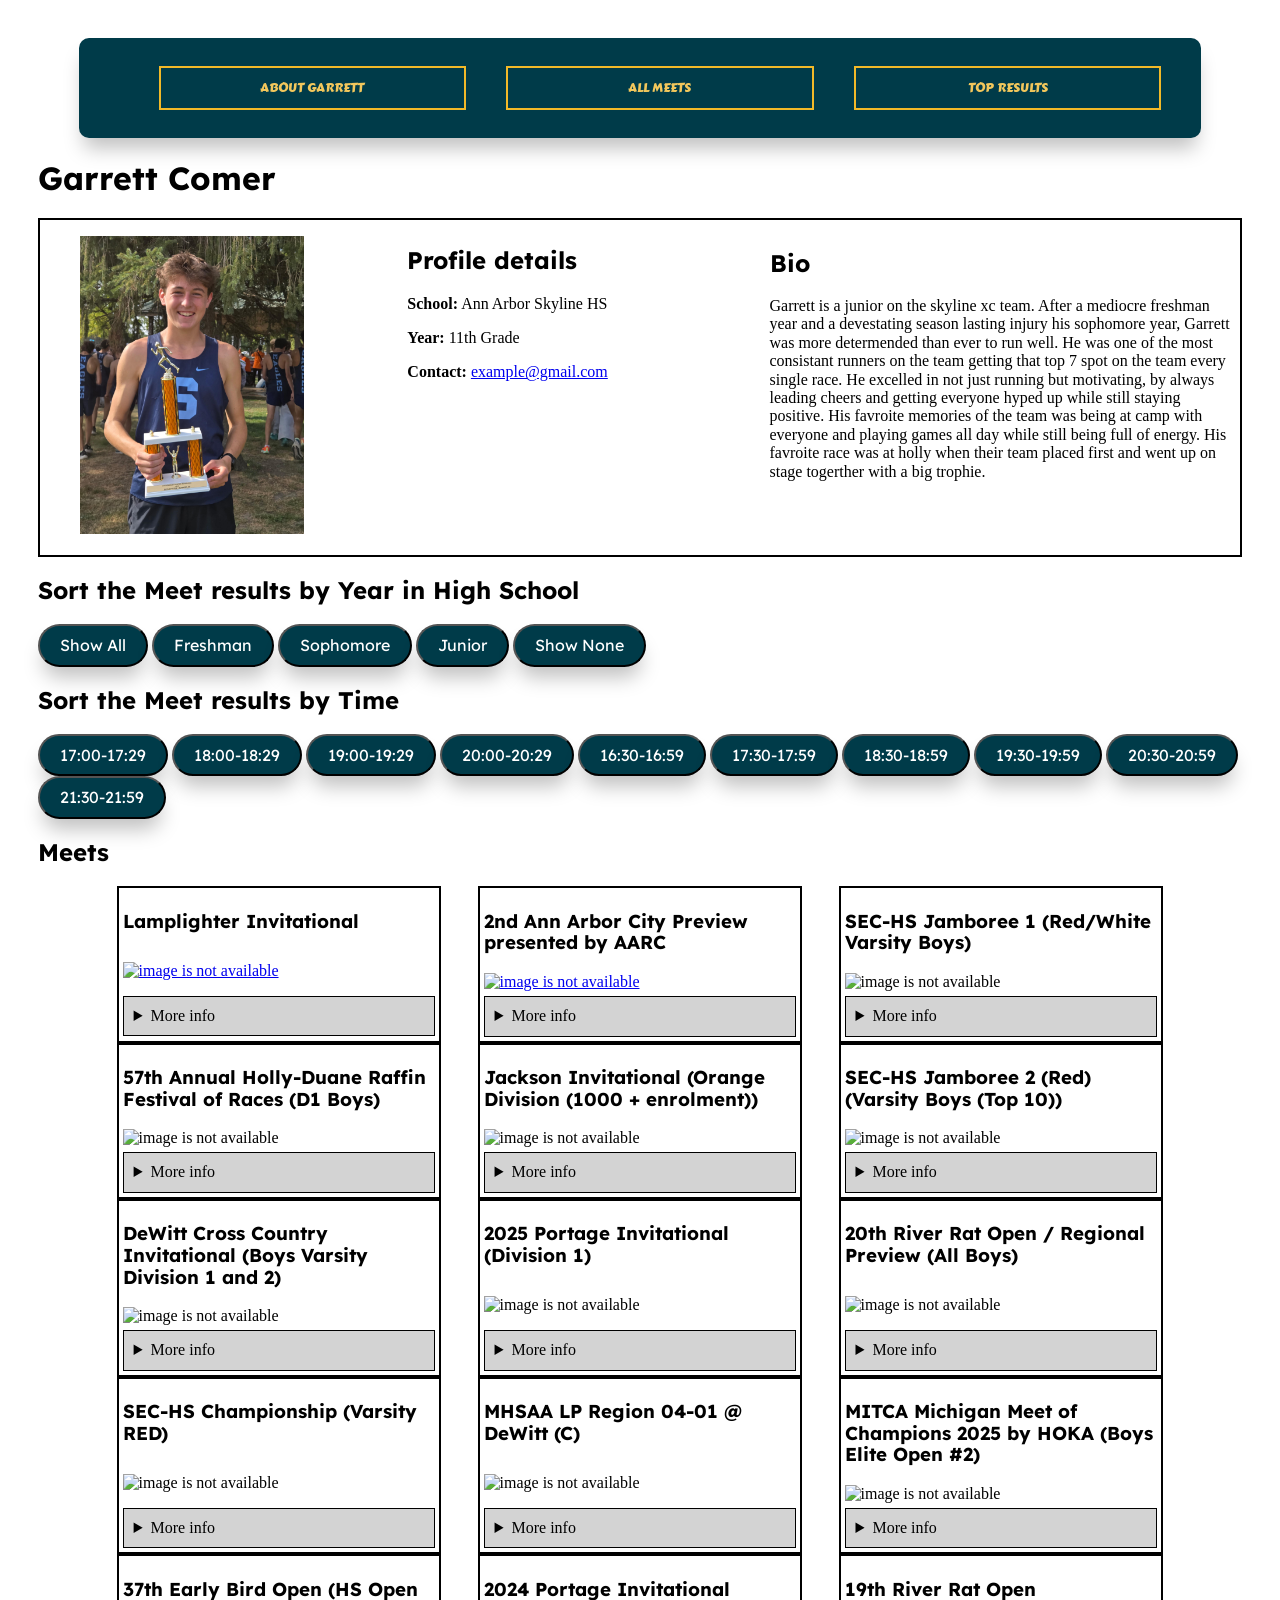
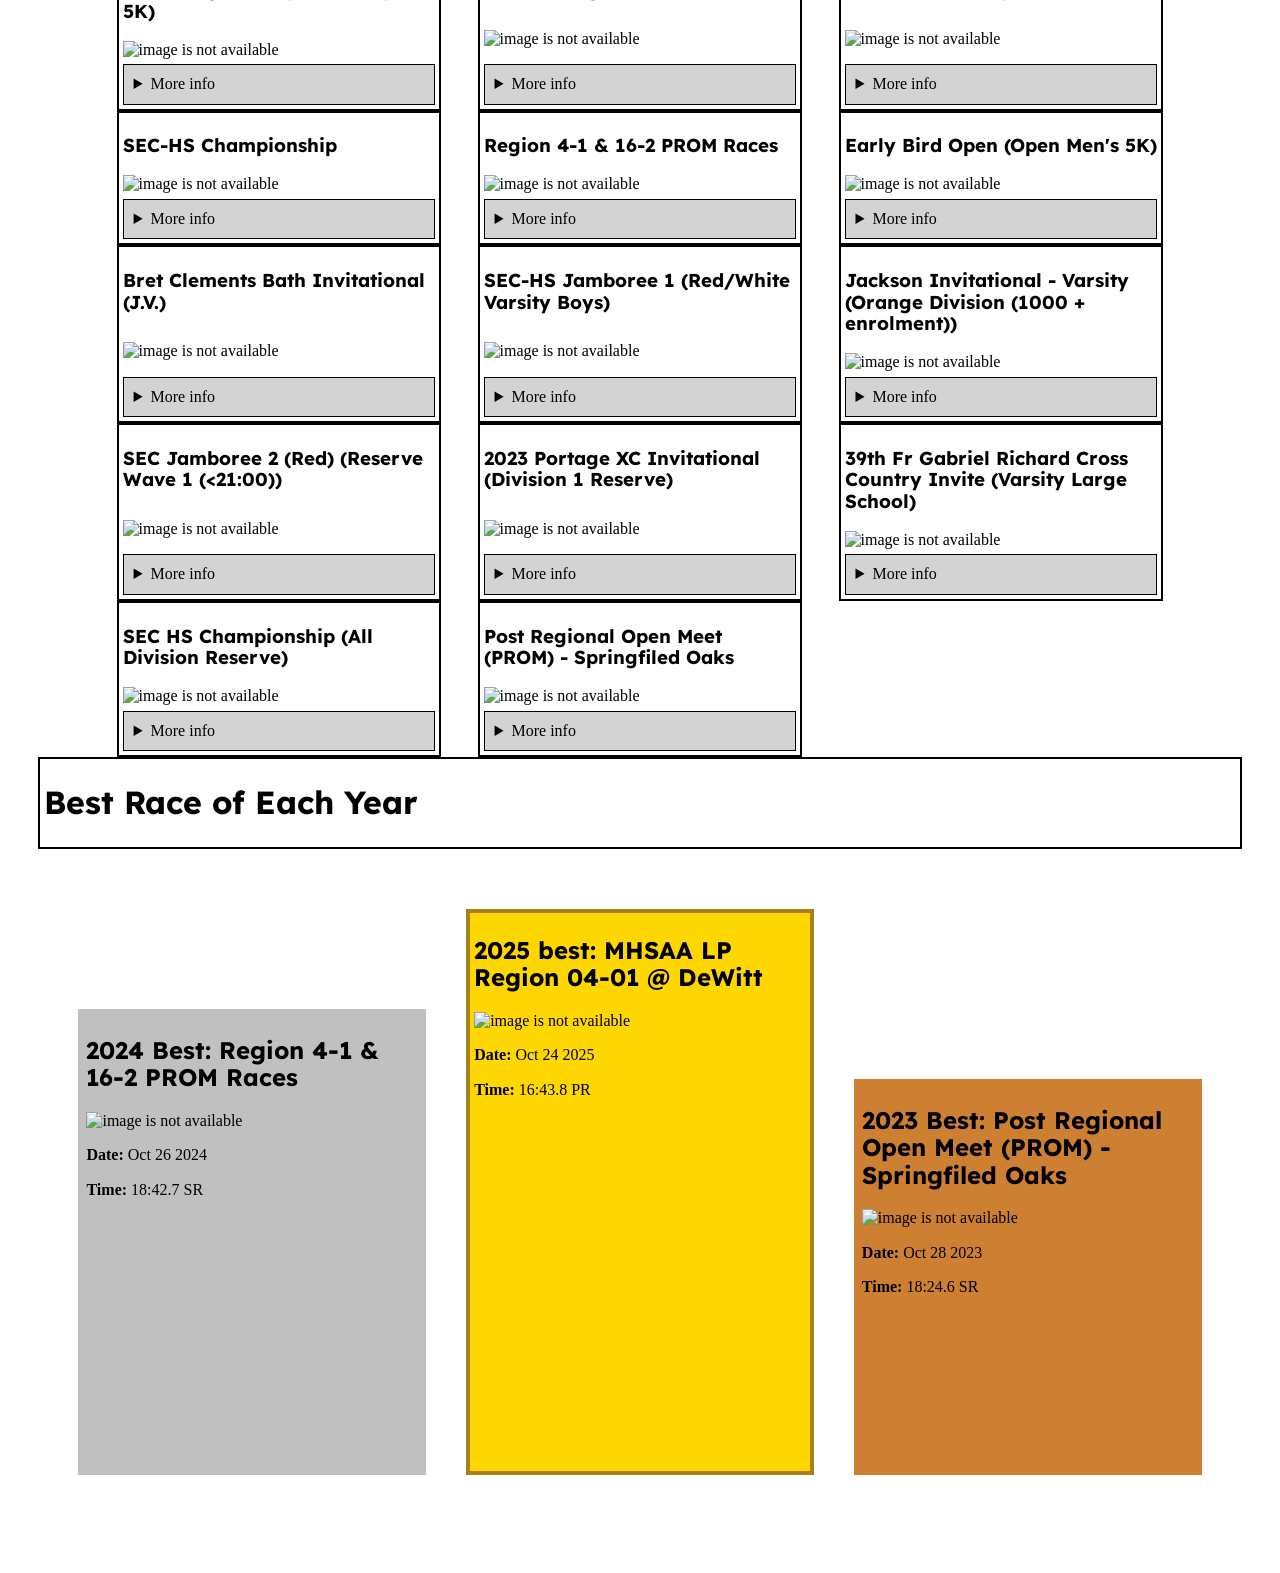
==== index.html @ dd2a958c "Add files via upload" ====
<!doctype html>
<html lang="en">
<head>
  <meta charset="utf-8" />
  <meta name="viewport" content="width=device-width, initial-scale=1" />
  <link href='https://fonts.googleapis.com/css?family=Lexend' rel='stylesheet'>
  <link href='https://fonts.googleapis.com/css?family=Carter One' rel='stylesheet'>
  <link rel="shortcut icon" href="images/cover_photo.jpg" type="image/jpg">

  <title>Garrett's Profile</title>
  <link rel="stylesheet" href="css/reset.css" />
  <link href="dist_lightbox//css/lightbox.css" rel="stylesheet" />
  <link rel="stylesheet" href="css/style.css">

</head>

 <div class="skip"><a href="#main">Skip to All Meet Results</a></div>
      
  <nav>
      <ul>
      <li><a href= "#profile"> About Garrett</a></li>
      <li><a href= "#main"> All meets</a></li>
      <li><a href= "#podium"> Top Results</a></li>
      </ul>
  </nav>


  <header>
    <h1>Garrett Comer</h1>
    <div id="profile-grid" class="profile-grid" >
      
      <figure>
        <a href="./images/cover_photo.jpg" data-lightbox="race" data-title="Garrett's Profile Photo" data-alt="Portrait of the athlete.">
        <img class="photo" src="./images/cover_photo.jpg" alt="Portrait of the athlete." />
    </a>
    </figure>
       
        <section>
          <h2 id="profile-details-title">Profile details</h2>
          <p><strong>School:</strong> Ann Arbor Skyline HS</p>
          <p><strong>Year:</strong> 11th Grade</p>
          <p><strong>Contact:</strong> <a href="#">example@gmail.com</a></p>
        </section>

      <section>
          <h2 id="bio-title">Bio</h2>
          <p>
            Garrett is a junior on the skyline xc team. After a mediocre freshman year and a devestating season lasting injury his sophomore year, Garrett was more determended than ever to run well. He was one of the most consistant runners on the team getting that top 7 spot on the team every single race. He excelled in not just running but motivating, by always leading cheers and getting everyone hyped up while still staying positive. His favroite memories of the team was being at camp with everyone and playing games all day while still being full of energy. His favroite race was at holly when their team placed first and went up on stage togerther with a big trophie.
          </p>
      </section>
      
    </div>
  </header>

  <main id="main">
       <div class="controls">
        <div>
          <h2> Sort the Meet results by Year in High School</h2>
            <button type="button" class="control" data-filter="all">Show All</button>
            <button type="button" class="control" data-filter=".freshman">Freshman</button>
            <button type="button" class="control" data-filter=".sophomore">Sophomore</button>
            <button type="button" class="control" data-filter=".junior">Junior</button>
            <button type="button" class="control" data-filter="none">Show None</button>
        </div>  
        <div>
            <h2> Sort the Meet results by Time</h2>
            <button type="button" class="control" data-filter=".low-sev">17:00-17:29</button>
            <button type="button" class="control" data-filter=".low-eighteen">18:00-18:29</button>
            <button type="button" class="control" data-filter=".low-nine">19:00-19:29</button>
            <button type="button" class="control" data-filter=".low-twenty">20:00-20:29</button>
            <button type="button" class="control" data-filter=".high-six">16:30-16:59</button>
            <button type="button" class="control" data-filter=".high-sev">17:30-17:59</button>
            <button type="button" class="control" data-filter=".high-eighten">18:30-18:59</button>
            <button type="button" class="control" data-filter=".high-nine">19:30-19:59</button>
            <button type="button" class="control" data-filter=".high-twenty">20:30-20:59</button>
            <button type="button" class="control" data-filter=".high-twentyone">21:30-21:59</button>

        </div>
        </div>

    <section id="meets" class="meets">
      <h2 id="meets-title">Meets</h2>

      <div id="meet-grid" class="meet-grid">

        <article class="meet-card mix low-sev junior">
          <h3 id="meet-1-title">Lamplighter Invitational</h3>

          <div class="spacer">
            <a href="https://si339.github.io/ClientData/21615274/Lamplighter_2025.JPG" data-lightbox="meets" data-title="Lamplighter Invitational" data-alt="Garrett in a team photo for 2025 Lamplighter meet.">
            <img src="https://si339.github.io/ClientData/21615274/Lamplighter_2025.JPG" alt="Garrett running on a lit-up track at the 2025 Lamplighter meet." loading="lazy" decoding="async">
            </a>
          </div>

         <details>
            <summary>More info</summary>

          <div id="race-details-1" class="race-details">
            <p><strong>Date:</strong> Aug 15 2025</p>
            <p><strong>Time:</strong> 17:22.3</p>
            <p><strong>Grade:</strong> 11</p>
            <p><strong>Overall place:</strong> 35</p>
          </div>
          </details>
        </article>

        <article class="meet-card mix high-sev junior">
          <h3 id="meet-2-title">2nd Ann Arbor City Preview presented by AARC</h3>

          <div class="spacer">
            <a href="https://si339.github.io/ClientData/21615274/2025AARC.jpg" data-lightbox="meets" data-title="2nd Ann Arbor City Preview" data-alt="Garrett running in 2nd Ann Arbor City Meet">
            <img src="https://si339.github.io/ClientData/21615274/2025AARC.jpg" alt="Garrett at the 2025 2nd Ann Arbor City Preview running next to student of opposing team." loading="lazy" decoding="async">
        </a>  
        </div>


         <details>
            <summary>More info</summary>

          <div id="race-details-2" class="race-details">
            <p><strong>Date:</strong> Aug 27 2025</p>
            <p><strong>Time:</strong> 17:40.1</p>
            <p><strong>Grade:</strong> 11</p>
            <p><strong>Overall place:</strong> 9</p>
          </div>
          </details>
        </article>

        <article class="meet-card mix high-six junior">
          <h3 id="meet-3-title">SEC-HS Jamboree 1 (Red/White Varsity Boys)</h3>

          <div class="spacer">
            <img src="https://si339.github.io/ClientData/21615274/2025SEC_HSJamboree1.jpg" alt="Garrett is running ahead of 4 competitors at the 2025 SEC-HS Jamboree 1 Varsity meet." loading="lazy" decoding="async">
          </div>

         <details>
            <summary>More info</summary>

          <div id="race-details-3" class="race-details">
            <p><strong>Date:</strong> Sep 9 2025</p>
            <p><strong>Time:</strong> 16:55.1</p>
            <p><strong>Grade:</strong> 11</p>
            <p><strong>Overall place:</strong> 22</p>
          </div>
          </details>
        </article>

        <article class="meet-card mix high-sev junior">
          <h3 id="meet-4-title">57th Annual Holly-Duane Raffin Festival of Races (D1 Boys)</h3>

          <div class="spacer">
            <img src="https://si339.github.io/ClientData/21615274/202557thHolly-Duane.jpg" alt="Garrett is running with crowd in the background at the 2025 57th Annual Holly-Duane Raffin Festival of Races." loading="lazy" decoding="async">
          </div>

         <details>
            <summary>More info</summary>

          <div id="race-details-4" class="race-details">
            <p><strong>Date:</strong> Sep 13 2025</p>
            <p><strong>Time:</strong> 16:58.4</p>
            <p><strong>Grade:</strong> 11</p>
            <p><strong>Overall place:</strong> 28</p>
          </div>
          </details>
        </article>

        <article class="meet-card mix high-six junior">
          <h3 id="meet-5-title">Jackson Invitational (Orange Division (1000 + enrolment))</h3>

          <div class="spacer">
            <img src="https://raw.githubusercontent.com/vannesschia/SI338/main/images/skyline_logo.jpg"  alt="Photo from Jackson Invitational (Orange Division (1000 + enrolment))." loading="lazy" decoding="async">
          </div>

         <details>
            <summary>More info</summary>

          <div id="race-details-5" class="race-details">
            <p><strong>Date:</strong> Sep 20 2025</p>
            <p><strong>Time:</strong> 16:46.8</p>
            <p><strong>Grade:</strong> 11</p>
            <p><strong>Overall place:</strong> 81</p>
          </div>
          </details>
        </article>

        <article class="meet-card mix high-six junior">
          <h3 id="meet-6-title">SEC-HS Jamboree 2 (Red) (Varsity Boys (Top 10))</h3>

          <div class="spacer">
            <img src="https://si339.github.io/ClientData/21615274/2025SEC_HSJamboree2.jpg" alt="Garrett racing on a field at the 2025 SEC-HS Jamboree 2 meet." loading="lazy" decoding="async">
          </div>

         <details>
            <summary>More info</summary>

          <div id="race-details-6" class="race-details">
            <p><strong>Date:</strong> Sep 25 2025</p>
            <p><strong>Time:</strong> 16:55.9</p>
            <p><strong>Grade:</strong> 11</p>
            <p><strong>Overall place:</strong> 23</p>
          </div>
          </details>
        </article>

        <article class="meet-card mix high-six junior">
          <h3 id="meet-7-title">DeWitt Cross Country Invitational (Boys Varsity Division 1 and 2)</h3>

          <div class="spacer">
            <img src="https://si339.github.io/ClientData/21615274/2025DeWittXCInvitational.jpg" alt="Garrett running ahead of competitor at the 2025 DeWitt Cross Country Invitational." loading="lazy" decoding="async">
          </div>

         <details>
            <summary>More info</summary>

          <div id="race-details-7" class="race-details">
            <p><strong>Date:</strong> Sep 27 2025</p>
            <p><strong>Time:</strong> 16:55.4</p>
            <p><strong>Grade:</strong> 11</p>
            <p><strong>Overall place:</strong> 19</p>
          </div>
          </details>
        </article>

        <article class="meet-card mix high-six junior">
          <h3 id="meet-8-title">2025 Portage Invitational (Division 1)</h3>

          <div class="spacer">
            <img src="https://si339.github.io/ClientData/21615274/2025PortageInvitational.jpg" alt="Garrett running with his teammate at the 2025 Portage Invitational meet." loading="lazy" decoding="async">
          </div>

         <details>
            <summary>More info</summary>

          <div id="race-details-8" class="race-details">
            <p><strong>Date:</strong> Oct 4 2025</p>
            <p><strong>Time:</strong> 16:49.8</p>
            <p><strong>Grade:</strong> 11</p>
            <p><strong>Overall place:</strong> 46</p>
          </div>
          </details>
        </article>

        <article class="meet-card mix low-sev junior">
          <h3 id="meet-9-title">20th River Rat Open / Regional Preview (All Boys)</h3>

          <div class="spacer">
            <img src="https://si339.github.io/ClientData/21615274/2025_20thRiverRatOpen.jpg" alt="Garrett racing with four other competitors at the 2025 20th River Rat Open." loading="lazy" decoding="async">
          </div>

         <details>
            <summary>More info</summary>

          <div id="race-details-9" class="race-details">
            <p><strong>Date:</strong> Oct 10 2025</p>
            <p><strong>Time:</strong> 17:16.1</p>
            <p><strong>Grade:</strong> 11</p>
            <p><strong>Overall place:</strong> 20</p>
          </div>
          </details>
        </article>

        <article class="meet-card mix low-sev junior">
          <h3 id="meet-10-title">SEC-HS Championship (Varsity RED)</h3>

          <div class="spacer">
            <img src="https://si339.github.io/ClientData/21615274/2025_SEC-HSChampionship.jpg" alt="Frontal view of Garrett running on a field at the 2025 SEC-HS Championship." loading="lazy" decoding="async">
          </div>

         <details>
            <summary>More info</summary>

          <div id="race-details-10" class="race-details">
            <p><strong>Date:</strong> Oct 16 2025</p>
            <p><strong>Time:</strong> 17:00.5</p>
            <p><strong>Grade:</strong> 11</p>
            <p><strong>Overall place:</strong> 19</p>
          </div>
          </details>
        </article>

        <article class="meet-card mix high-six junior">
          <h3 id="meet-11-title">MHSAA LP Region 04-01 @ DeWitt (C)</h3>

          <div class="spacer">
            <img src="https://raw.githubusercontent.com/vannesschia/SI338/main/images/skyline_logo.jpg" alt="Photo from MHSAA LP Region 04-01 @ DeWitt (C)." loading="lazy" decoding="async">
          </div>

         <details>
            <summary>More info</summary>

          <div id="race-details-11" class="race-details">
            <p><strong>Date:</strong> Oct 24 2025</p>
            <p><strong>Time:</strong> 16:43.8 PR</p>
            <p><strong>Grade:</strong> 11</p>
            <p><strong>Overall place:</strong> 31</p>
          </div>
          </details>
        </article>

        <article class="meet-card mix high-six junior">
          <h3 id="meet-12-title">MITCA Michigan Meet of Champions 2025 by HOKA (Boys Elite Open #2)</h3>

          <div class="spacer">
            <img src="https://raw.githubusercontent.com/vannesschia/SI338/main/images/skyline_logo.jpg" alt="Photo from MITCA Michigan Meet of Champions 2025 by HOKA (Boys Elite Open #2)." loading="lazy" decoding="async">
          </div>

         <details>
            <summary>More info</summary>

          <div id="race-details-12" class="race-details">
            <p><strong>Date:</strong> Nov 8 2025</p>
            <p><strong>Time:</strong> 16:44.5</p>
            <p><strong>Grade:</strong> 11</p>
            <p><strong>Overall place:</strong> 52</p>
          </div>
          </details>
        </article>

        <article class="meet-card mix high-twentyone sophomore">
          <h3 id="meet-13-title">37th Early Bird Open (HS Open 5K)</h3>

          <div class="spacer">
            <img src="https://si339.github.io/ClientData/21615274/2024EarlyBirdOpen.jpg" alt="Garrett running ahead of two opponents at the 2024 Early Bird Open" loading="lazy" decoding="async">
          </div>

         <details>
            <summary>More info</summary>

          <div id="race-details-13" class="race-details">
            <p><strong>Date:</strong> Aug 29 2024</p>
            <p><strong>Time:</strong> 21:04.2</p>
            <p><strong>Grade:</strong> 10</p>
            <p><strong>Overall place:</strong> 160</p>
          </div>
          </details>
        </article>

        <article class="meet-card mix high-twentyone sophomore">
          <h3 id="meet-14-title">2024 Portage Invitational</h3>

          <div class="spacer">
            <img src="https://raw.githubusercontent.com/vannesschia/SI338/main/images/skyline_logo.jpg" alt="Photo from 2024 Portage Invitational." loading="lazy" decoding="async">
          </div>

         <details>
            <summary>More info</summary>

          <div id="race-details-14" class="race-details">
            <p><strong>Date:</strong> Oct 5 2024</p>
            <p><strong>Time:</strong> 21:04.9</p>
            <p><strong>Grade:</strong> 10</p>
            <p><strong>Overall place:</strong> 318</p>
          </div>
          </details>
        </article>

        <article class="meet-card mix high-twenty sophomore">
          <h3 id="meet-15-title">19th River Rat Open</h3>

          <div class="spacer">
            <img src="https://si339.github.io/ClientData/21615274/Garrett_RiverRat_2024.JPG" alt="Photo from 19th River Rat Open." loading="lazy" decoding="async">
          </div>

         <details>
            <summary>More info</summary>

          <div id="race-details-15" class="race-details">
            <p><strong>Date:</strong> Oct 11 2024</p>
            <p><strong>Time:</strong> 20:34.8</p>
            <p><strong>Grade:</strong> 10</p>
            <p><strong>Overall place:</strong> 99</p>
          </div>
          </details>
        </article>

        <article class="meet-card mix high-nine sophomore">
          <h3 id="meet-16-title">SEC-HS Championship</h3>

          <div class="spacer">
            <img src="https://si339.github.io/ClientData/21615274/Garrett_SEC_2024.JPG" alt="Photo from SEC-HS Championship." loading="lazy" decoding="async">
          </div>

         <details>
            <summary>More info</summary>

          <div id="race-details-16" class="race-details">
            <p><strong>Date:</strong> Oct 17 2024</p>
            <p><strong>Time:</strong> 19:17.8</p>
            <p><strong>Grade:</strong> 10</p>
            <p><strong>Overall place:</strong> 49</p>
          </div>
          </details>
        </article>

        <article class="meet-card mix high-eighten sophomore">
          <h3 id="meet-17-title">Region 4-1 &amp; 16-2 PROM Races</h3>

          <div class="spacer">
            <img src="https://raw.githubusercontent.com/vannesschia/SI338/main/images/skyline_logo.jpg" alt="Garrett running in front of a crowd on dirt at the 2024 Region 4-1 & 16-2 PROM Races" loading="lazy" decoding="async">
          </div>

         <details>
            <summary>More info</summary>

          <div id="race-details-17" class="race-details">
            <p><strong>Date:</strong> Oct 26 2024</p>
            <p><strong>Time:</strong> 18:42.7 SR</p>
            <p><strong>Grade:</strong> 10</p>
            <p><strong>Overall place:</strong> 23</p>
          </div>
          </details>
        </article>

        <article class="meet-card mix high-nine freshman">
          <h3 id="meet-18-title">Early Bird Open (Open Men&#x27;s 5K)</h3>

          <div class="spacer">
            <img src="https://si339.github.io/ClientData/21615274/2023EarlyBirdOpen.jpg" alt="Garrett running in forest ahead of student of opposing team at the 2023 Early Bird Open" loading="lazy" decoding="async">
          </div>

         <details>
            <summary>More info</summary>

          <div id="race-details-18" class="race-details">
            <p><strong>Date:</strong> Aug 31 2023</p>
            <p><strong>Time:</strong> 19:45.4</p>
            <p><strong>Grade:</strong> 9</p>
            <p><strong>Overall place:</strong> 67</p>
          </div>
          </details>
        </article>

        <article class="meet-card mix low-nine freshman">
          <h3 id="meet-19-title">Bret Clements Bath Invitational (J.V.)</h3>

          <div class="spacer">
            <img src="https://raw.githubusercontent.com/vannesschia/SI338/main/images/skyline_logo.jpg" alt="Garrett running at the 2023 Bret Clements Bath Invitational with people in the background" loading="lazy" decoding="async">
          </div>

         <details>
            <summary>More info</summary>

          <div id="race-details-19" class="race-details">
            <p><strong>Date:</strong> Sep 9 2023</p>
            <p><strong>Time:</strong> 19:16.3</p>
            <p><strong>Grade:</strong> 9</p>
            <p><strong>Overall place:</strong> 23</p>
          </div>
          </details>
        </article>

        <article class="meet-card mix low-nine freshman">
          <h3 id="meet-20-title">SEC-HS Jamboree 1 (Red/White Varsity Boys)</h3>

          <div class="spacer">
            <img src="https://si339.github.io/ClientData/21615274/Garrett_SEC1_2023.jpg" alt="Photo from SEC-HS Jamboree 1 (Red/White Varsity Boys)." loading="lazy" decoding="async">
          </div>

         <details>
            <summary>More info</summary>

          <div id="race-details-20" class="race-details">
            <p><strong>Date:</strong> Sep 13 2023</p>
            <p><strong>Time:</strong> 19:22.2</p>
            <p><strong>Grade:</strong> 9</p>
            <p><strong>Overall place:</strong> 97</p>
          </div>
          </details>
        </article>

        <article class="meet-card mix high-eighten freshman">
          <h3 id="meet-21-title">Jackson Invitational - Varsity (Orange Division (1000 + enrolment))</h3>

          <div class="spacer">
            <img src="https://si339.github.io/ClientData/21615274/Garrett_Jackson_2023.JPG" alt="Photo from Jackson Invitational - Varsity (Orange Division (1000 + enrolment))." loading="lazy" decoding="async">
          </div>

         <details>
            <summary>More info</summary>

          <div id="race-details-21" class="race-details">
            <p><strong>Date:</strong> Sep 23 2023</p>
            <p><strong>Time:</strong> 18:47.9</p>
            <p><strong>Grade:</strong> 9</p>
            <p><strong>Overall place:</strong> 206</p>
          </div>
          </details>
        </article>

        <article class="meet-card mix high-eighten freshman">
          <h3 id="meet-22-title">SEC Jamboree 2 (Red) (Reserve Wave 1 (&lt;21:00))</h3>

          <div class="spacer">
            <img src="https://si339.github.io/ClientData/21615274/Garrett_SEC2_2023.JPG" alt="Photo from SEC Jamboree 2 (Red) (Reserve Wave 1 (<21:00))." loading="lazy" decoding="async">
          </div>

         <details>
            <summary>More info</summary>

          <div id="race-details-22" class="race-details">
            <p><strong>Date:</strong> Sep 27 2023</p>
            <p><strong>Time:</strong> 18:36.0</p>
            <p><strong>Grade:</strong> 9</p>
            <p><strong>Overall place:</strong> 21</p>
          </div>
          </details>
        </article>

        <article class="meet-card mix high-eighten freshman">
          <h3 id="meet-23-title">2023 Portage XC Invitational (Division 1 Reserve)</h3>

          <div class="spacer">
            <img src="https://raw.githubusercontent.com/vannesschia/SI338/main/images/skyline_logo.jpg"  alt="Photo from 2023 Portage XC Invitational (Division 1 Reserve)." loading="lazy" decoding="async">
          </div>

         <details>
            <summary>More info</summary>

          <div id="race-details-23" class="race-details">
            <p><strong>Date:</strong> Oct 7 2023</p>
            <p><strong>Time:</strong> 18:47.1</p>
            <p><strong>Grade:</strong> 9</p>
            <p><strong>Overall place:</strong> 104</p>
          </div>
          </details>
        </article>

        <article class="meet-card mix low-twenty freshman">
          <h3 id="meet-24-title">39th Fr Gabriel Richard Cross Country Invite (Varsity Large School)</h3>

          <div class="spacer">
            <img src="https://si339.github.io/ClientData/21615274/Garrett_GabrielRichard2023.jpg" alt="Photo from 39th Fr Gabriel Richard Cross Country Invite (Varsity Large School)." loading="lazy" decoding="async">
          </div>

         <details>
            <summary>More info</summary>

          <div id="race-details-24" class="race-details">
            <p><strong>Date:</strong> Oct 14 2023</p>
            <p><strong>Time:</strong> 20:06.6</p>
            <p><strong>Grade:</strong> 9</p>
            <p><strong>Overall place:</strong> 134</p>
          </div>
          </details>
        </article>

        <article class="meet-card mix low-nine freshman">
          <h3 id="meet-25-title">SEC HS Championship (All Division Reserve)</h3>

          <div class="spacer">
            <img src="https://si339.github.io/ClientData/21615274/2023EarlyBirdOpen.jpg"  alt="Garrett pictured running in the forest at the 2023 SEC HS Championship" loading="lazy" decoding="async">
          </div>

         <details>
            <summary>More info</summary>

          <div id="race-details-25" class="race-details">
            <p><strong>Date:</strong> Oct 19 2023</p>
            <p><strong>Time:</strong> 19:21.8</p>
            <p><strong>Grade:</strong> 9</p>
            <p><strong>Overall place:</strong> 44</p>
          </div>
          </details>
        </article>

        <article class="meet-card mix low-eighteen freshman">
          <h3 id="meet-26-title">Post Regional Open Meet (PROM) - Springfiled Oaks</h3>

          <div class="spacer">
            <img src="https://si339.github.io/ClientData/21615274/2023EarlyBirdOpen.jpg" alt="Garrett pictured crossing finish line with teammate at the 2023 Post Regional Open Meet" loading="lazy" decoding="async">
          </div>

         <details>
            <summary>More info</summary>

          <div id="race-details-26" class="race-details">
            <p><strong>Date:</strong> Oct 28 2023</p>
            <p><strong>Time:</strong> 18:24.6 SR</p>
            <p><strong>Grade:</strong> 9</p>
            <p><strong>Overall place:</strong> 13</p>
          </div>
          </details>
        </article>
        </div>
    </section>


    <section id="podium">
    <div> 
      <article> <h1 id="podium">Best Race of Each Year </h1> </article>
    </div>
      <div class="podium">
      <article class="gold box">
        <h2 id="meet-11-title"> 2025 best: MHSAA LP Region 04-01 @ DeWitt</h2>
    
          <div class="spacer">
            <img src="https://raw.githubusercontent.com/vannesschia/SI338/main/images/skyline_logo.jpg" alt="Photo from MHSAA LP Region 04-01 @ DeWitt (C)." loading="lazy" decoding="async">
          </div>
     
          <div id="race-details-11" class="race-details">
            <p><strong>Date:</strong> Oct 24 2025</p>
            <p><strong>Time:</strong> 16:43.8 PR</p>
          </div>
</article>
<article class = "silver box">
          <h2 id="meet-17-title"> 2024 Best: Region 4-1 & 16-2 PROM Races</h2>
          <div class="spacer">
            <img src="https://raw.githubusercontent.com/vannesschia/SI338/main/images/skyline_logo.jpg" alt="Garrett running in front of a crowd on dirt at the 2024 Region 4-1 & 16-2 PROM Races" loading="lazy" decoding="async">
          </div>
        
          <div id="race-details-17" class="race-details">
            <p><strong>Date:</strong> Oct 26 2024</p>
            <p><strong>Time:</strong> 18:42.7 SR</p>
           
          </div>
</article>
<article class = "bronze box">
          <h2 id="meet-26-title"> 2023 Best: Post Regional Open Meet (PROM) - Springfiled Oaks</h2>
            <div class="spacer">
            <img src="https://si339.github.io/ClientData/21615274/2023EarlyBirdOpen.jpg" alt="Garrett pictured crossing finish line with teammate at the 2023 Post Regional Open Meet" loading="lazy" decoding="async">
          </div>
           
          <div id="race-details-26" class="race-details">
            <p><strong>Date:</strong> Oct 28 2023</p>
            <p><strong>Time:</strong> 18:24.6 SR</p>
           
          </div>
          </article>
          </div>
      </section>  
         
  </main>

  <script src="/js/garrett.js"></script>
  <script src="js/dist/mixitup.min.js"></script>
  <script src="dist_lightbox/js/lightbox-plus-jquery.min.js"></script>


  <script>
            var containerEl = document.querySelector('.meet-grid');

            var mixer = mixitup(containerEl);
        </script>
<!-- 
<script>
            var container = document.querySelector('[data-ref="meet-grid"]');
            var minSizeRangeInput = document.querySelector('[name="minSize"]');
            var maxSizeRangeInput = document.querySelector('[name="maxSize"]');

            var mixer = mixitup(container, {
                animation: {
                    duration: 350
                }
            });

            /**
             * Reads the values from our two native range inputs, returning an object
             * with `min` and `max` numeric values.
             *
             * @return {object}
             */

            function getRange() {
                var min = Number(minSizeRangeInput.value);
                var max = Number(maxSizeRangeInput.value);

                return {
                    min: min,
                    max: max
                };
            }

            /**
             * Ensures that the mixer is re-filtered whenever the value of a range
             * input changes.
             *
             * @return {void}
             */

            function handleRangeInputChange() {
                mixer.filter(mixer.getState().activeFilter);
            }

            /**
             * Allows us to manipulate the test result (`true` or `false`) of a
             * target against the current filter selector(s) (e.g. `.blue`).
             *
             * In this case we want to apply an additional constraint of whether or not the
             * target is within an arbitrary range, and override the test result to `false`
             * if not. The function must always return the test result.
             *
             * @param {boolean} testResult
             *     A boolean indicating whether or not the target is passing the current filtering criteria.
             * @param {mixitup.Target} target
             *     A reference to the target being tested
             * @return {boolean}
             */

            function filterTestResult(testResult, target) {
                var size = Number(target.dom.el.getAttribute('data-size'));
                var range = getRange();

                if (size < range.min || size > range.max) {
                    testResult = false;
                }

                return testResult;
            }

            // Using the static method `registerFilter` from the MixItUp plugins API, we can
            // register the above function as a filter, to manipulate the value returned from the
            // `testResultEvaluateHideShow` hook.

            mixitup.Mixer.registerFilter('testResultEvaluateHideShow', 'range', filterTestResult);

            // Listen for change events from the two range inputs

            minSizeRangeInput.addEventListener('change', handleRangeInputChange);
            maxSizeRangeInput.addEventListener('change', handleRangeInputChange);
        </script> -->

        
</body>
</html>
---- css/style.css ----
body{
    box-sizing: border-box;
    margin: 1%;
    padding: 2%;
    line-height: 1.15;
}

html{
    scroll-behavior: smooth;
}
/*found font from online - google search for fonts */

h1,h2 {
    font-family: 'Lexend';

}
h3{
    font-family:'Lexend';
}

.profile-grid{
    border: 2px solid black;
    margin:auto;
}
.profile-grid section{
    padding: 2%;
}

/*talked to Colleen during office hour for max-height to prevent image from breaking */
header img{
    width: 80%;
    max-height: none; 
    margin:auto;
}

/*https://codepen.io/kiran-r-raj/pen/QWqpgPe got nav design */
nav {
  display: flex;
  justify-content: center;
  align-items: center;
  padding: 0px 5px;
  height: 80px;
  width: 90%;
  border-radius: 10px;
  background: #003b49;
  box-shadow: rgba(0, 0, 0, 0.25) 0px 15px 20px -5px;
  font-family: 'Carter One';
  margin: auto;
}

ul{
  width: 100%;
  list-style: none;
  display: flex;
  justify-content: flex-start;
  align-items: center;
}

li {
  position: relative;
  width: 32%;
  height: 40px;
  display: flex;
  align-items: center;
  justify-content: center;
  text-align: center;
  user-select: none;
  cursor: pointer;
  margin: 0 20px;
  border: 2px solid #f2b928;
  overflow: hidden;
}

/*took inspo from codepen link above but also worked with Colleen for this */
li a {
  font-size: 13px;
  text-transform: uppercase;
  color: #f2c75c;
  z-index: 10;
  text-decoration: none;
  transition: color 200ms ease;
}

li:hover a {
  color: #003b49;
}

li:before {
  content: "";
  position: absolute;
  width: 0%;
  height: 100%;
  transform: skew(30deg);
  background: #f2c75c;
  transition: width 400ms ease;
}

li:hover:before {
  width: 120%;
}

/*including animation into my code */
.skip a{
     position: absolute; 
     top: -65px; 
     transition: top, 1s, ease-in;
}
/* took from class code */
.skip a:focus{
     top: 25px;
}

*:focus{
      border: 5px dash green;
}

img{
    width: 95%;
}
/*including animation into my code */
.spacer img{
    transition: 1s all;

}
/*including animation into my code - searched Google and asked Colleen how to do this*/
.spacer img:active{
    transform: scale(1.2);
}

.meet-grid{
    display:grid; 
    grid-template-columns: repeat(2, 45%);
    justify-content: space-between;
}

article{
    padding: 4px;
    border: 2px solid black;
}

summary{
    width: auto;
    padding: 10px;
    margin-top: 5px;
    border: solid black 1px;
    background-color:lightgrey;
    align-items: center;
    transition: background-color 1s ease;
}

summary:hover{
    background-color: white;
    font-size: 15px;
}


.podium {
    display: grid;
    /* grid-template-columns: 1fr 1fr 1fr;  */
    /* grid-template-rows: 100px 100px 1fr;  */
    grid-template-columns: 90%;
    gap: 20px;
    margin-top: 50px;
    justify-content: center;
}


.gold { 
    /* grid-column: 2; 
    grid-row: 1/span 3;  */
    grid-row: 3;
    border: 4px solid #a48119;
    background-color: #FFBF00;
    
}

.silver { 
    /* grid-column:1;
    grid-row: 2 /span 2; */
    grid-row: 2;

    border: 4px solid silver;
    background-color: #f5f5f5;
}

.bronze { 
    /* grid-column: 3;
    grid-row: 3; */
    grid-row: 1;

    border: 4px solid #cd7f32;
    background-color: #faf4ee;
}

/* below code for animation inspired by Colleen and W3S */
.box {
    margin: 10px;
    display: inline-block;
    opacity: 0; 
    animation-name: fadeInSlide;

    animation-duration: 1s;
    animation-fill-mode: forwards; 
    animation-timing-function: ease-in-out;
  }

  .gold { background-color: gold; animation-delay: 2s; }
  .silver { background-color: silver; animation-delay: 1s; }
  .bronze { background-color: #cd7f32; animation-delay: 0s; }


  /*including animation into my code - searched this from Google Code Pen */
  @keyframes fadeInSlide {
    from {
      opacity: 0;
      transform: translateY(20px);
    }
    to {
      opacity: 1;
      transform: translateY(0);
    }
  }


.podium img {
    width: 100%;
    height: auto;
    max-height: 150px;
    object-fit: cover;
}

.lb-data .lb-caption, .lb-number{
    color:white;
    background-color: black;
}
.meet-card{
    display: flex;
    flex-direction: column;
    justify-content: space-between;
}

.missing{
    background-image: url("images/runnergif.gif");
}

@media (prefers-reduced-motion: reduce){
    html{
        scroll-behavior: none;  
    }
    summary{
        transition:none;   
    }
    .spacer img:active{
        transform: none;
    }
    .gold, .silver, .bronze {
    animation: none;
    opacity: 1; 
    transform: none;
  }

  /*how to switch to another image or show something to indicate no pic for prefers reduced motion*/
    img[src*="runnergif.gif"] {
        display: none;
    }
}
@media(hover:hover) and (pointer:flex){
    summary a:hover{
        background:yellow;
    }
}

@media (prefers-color-scheme: dark){
    nav{
        background:lightblue;
    }
    li a{
        color:black;
    }
}
@media screen and (min-width: 768px) {
    

    .control{
    padding: 10px 20px;
    border-radius: 800px;
    background: #003b49;
    box-shadow: rgba(0, 0, 0, 0.25) 0px 15px 20px -5px;
    color: white;
    font-family: 'lexend';
    margin: auto;
    }
    
    .podium {
        grid-template-columns: 1fr 1fr 1fr;
        grid-template-rows: auto;
        width: 95%;
        max-width: 1200px;
        margin: 50px auto;
        align-items: end; 
    }
    .silver { 
        grid-column: 1; 
        grid-row: 1;
        height: 450px;
    }

    .gold { 
        grid-column: 2;  
        grid-row: 1;
        height:550px;
    }

    .bronze { 
        grid-column: 3; 
        grid-row: 1;
        height:380px;
    }

    .meet-grid{
        display:grid;
        grid-template-columns: repeat(3,30%);
        width:90%;
        justify-content: space-around;
        margin:auto
    }

    nav{
        padding: 10px 20px;
    }
    

    .profile-grid{
    display:grid;
    grid-template-columns: 30% 30% 40%;
    }
}
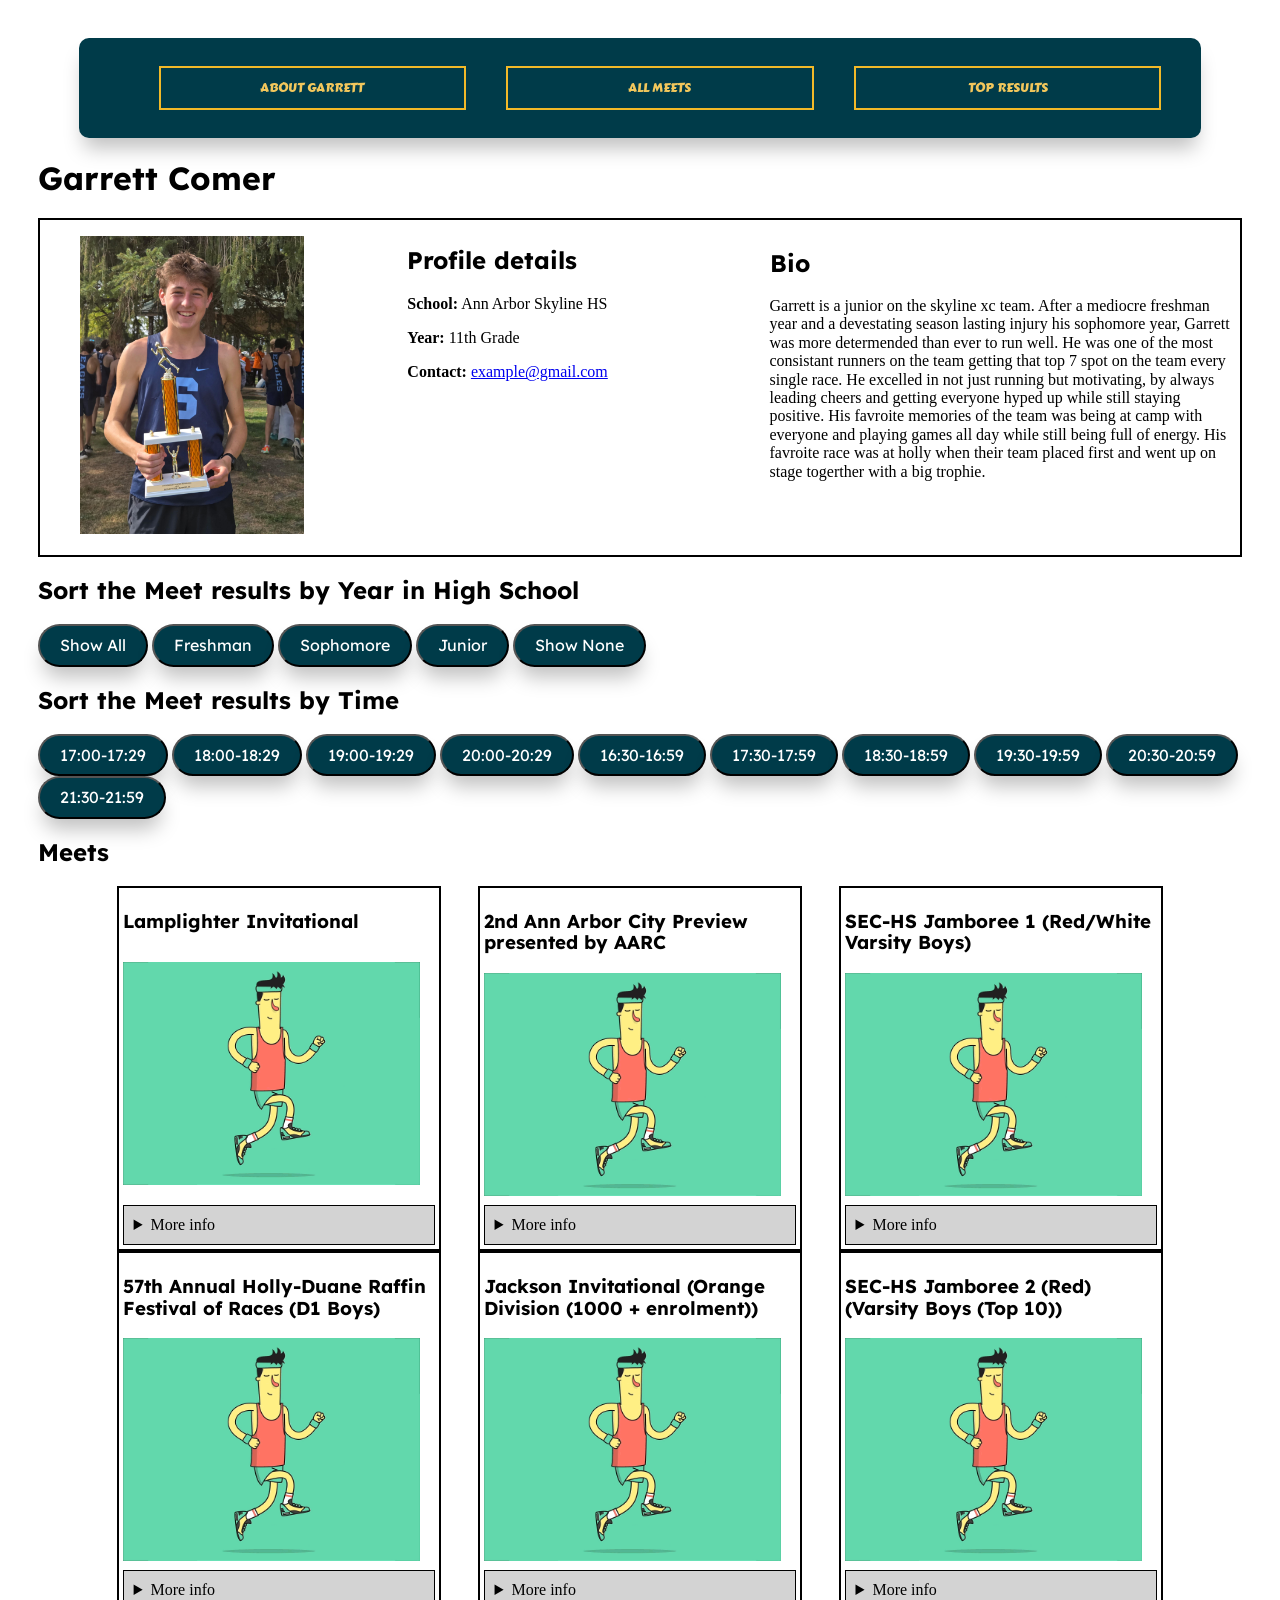
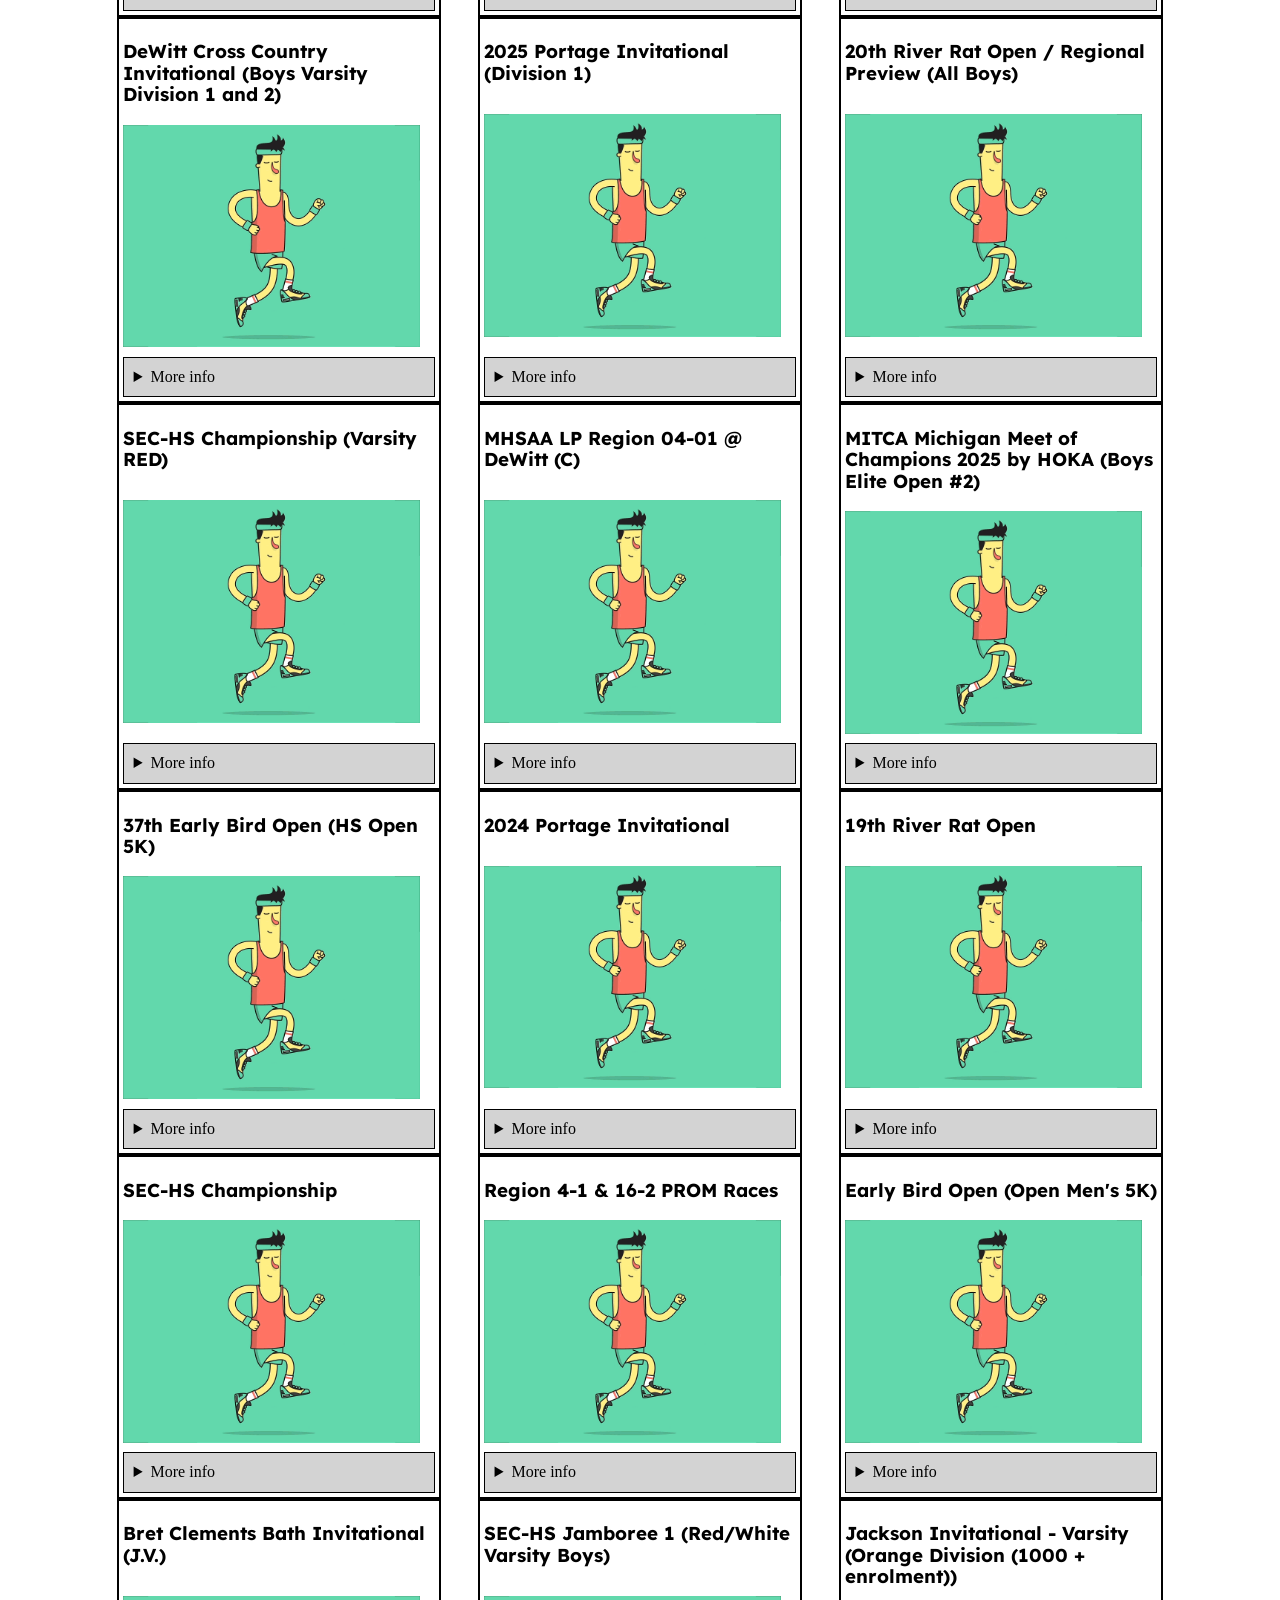
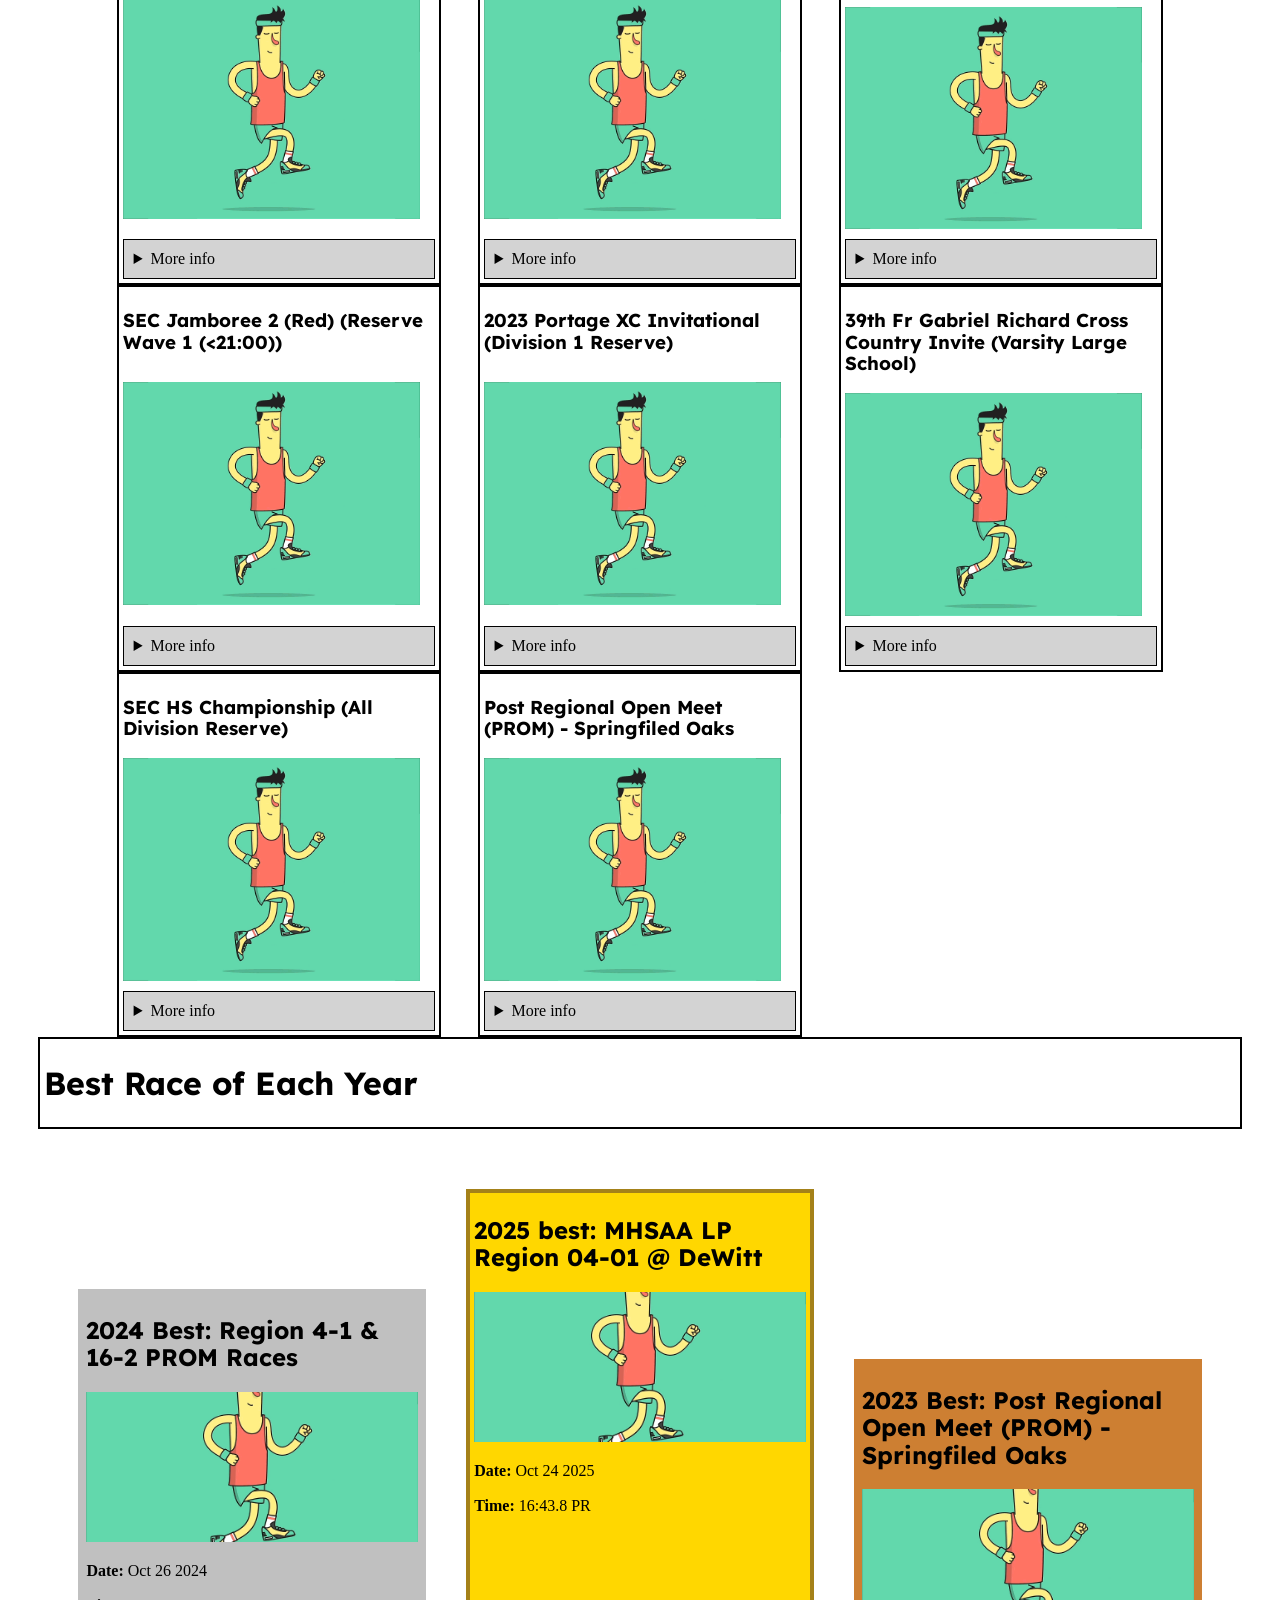
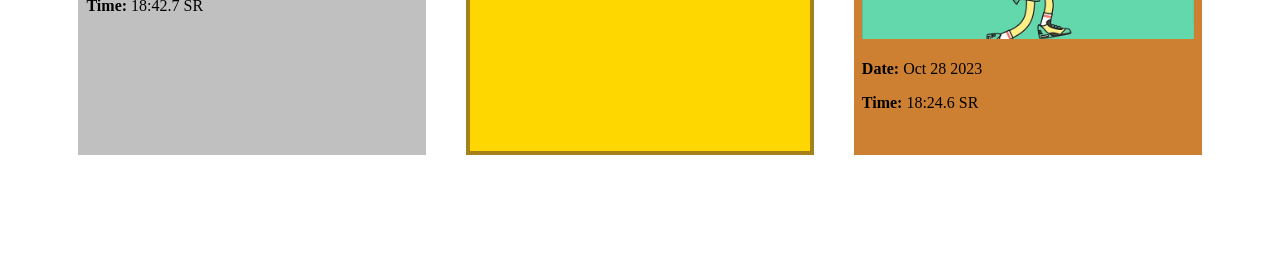
==== commit b84d0830: "Update index.html" ====
--- a/index.html
+++ b/index.html
@@ -632,7 +632,8 @@
          
   </main>
 
-  <script src="/js/garrett.js"></script>
+  <!-- <script src="/js/garrett.js"></script> -->
+  <script src="js/garrett.js"></script>
   <script src="js/dist/mixitup.min.js"></script>
   <script src="dist_lightbox/js/lightbox-plus-jquery.min.js"></script>
 
@@ -722,4 +723,4 @@
 
         
 </body>
-</html>+</html>
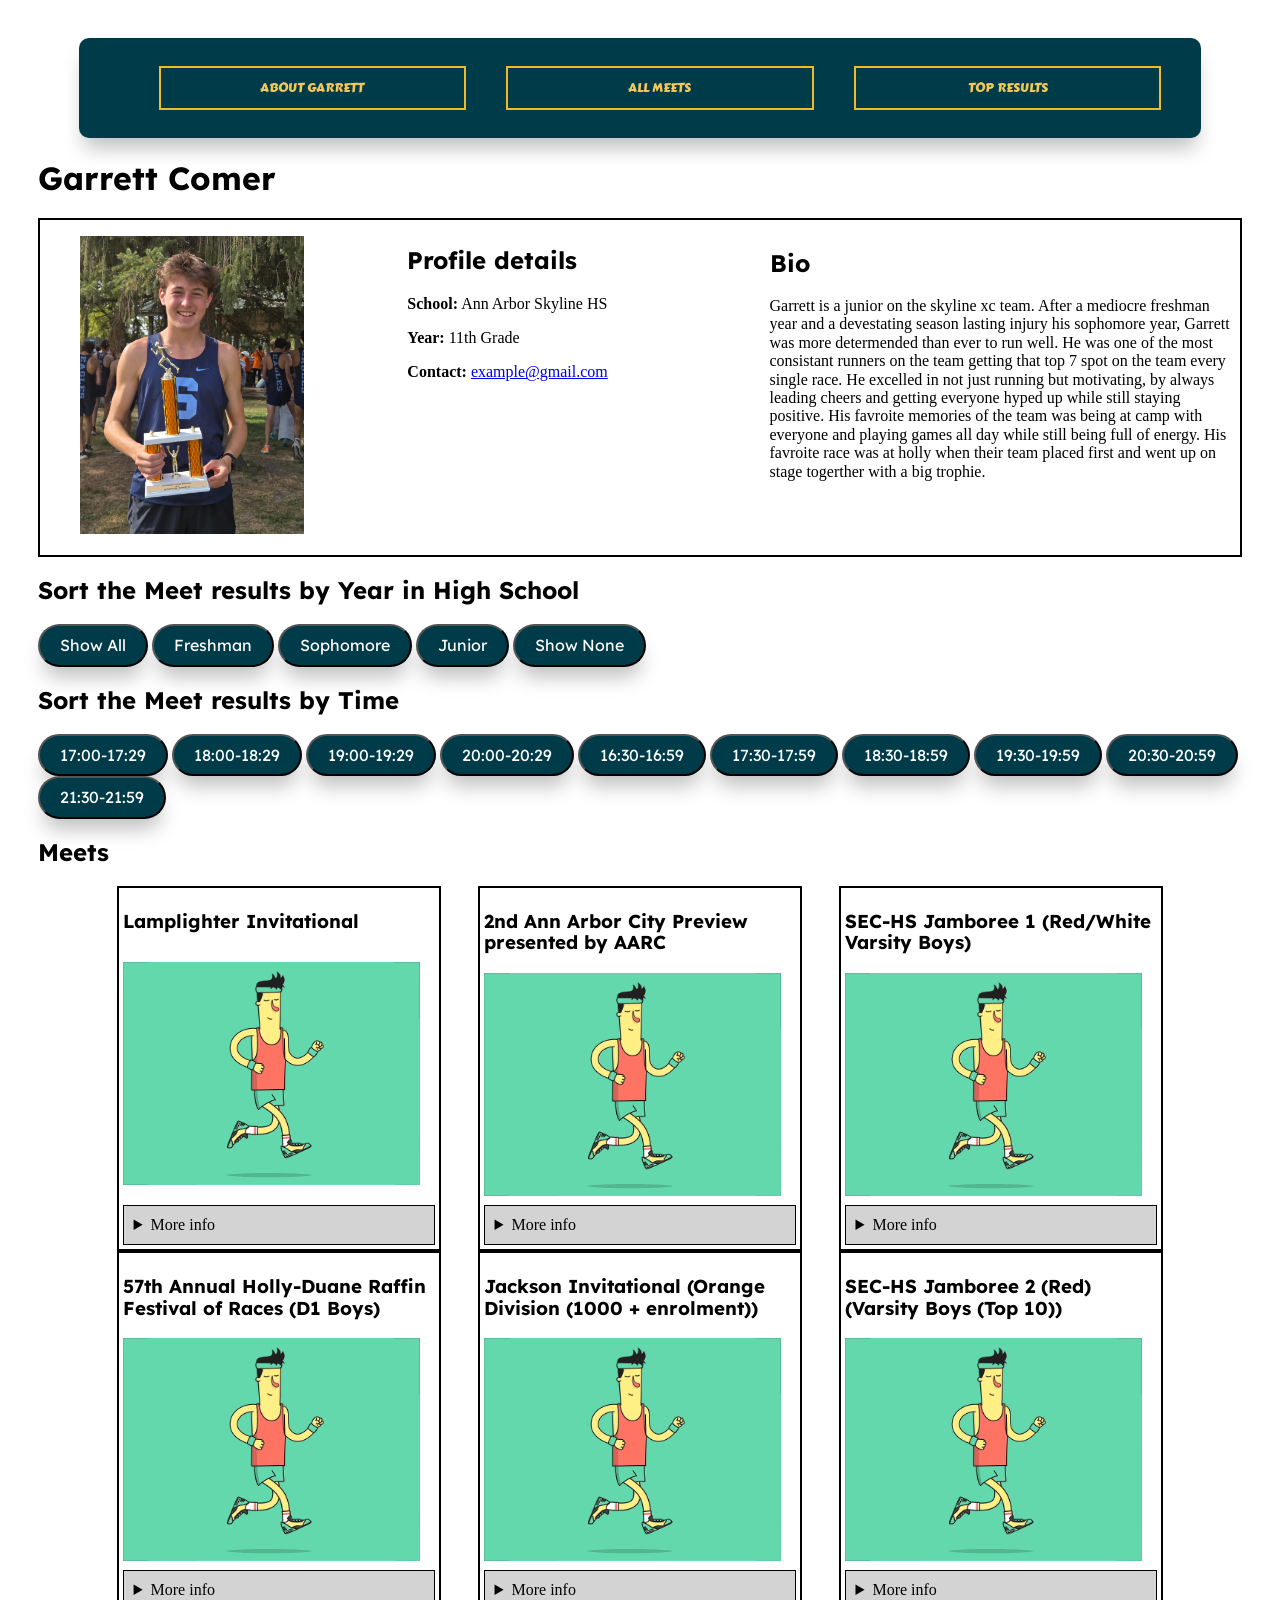
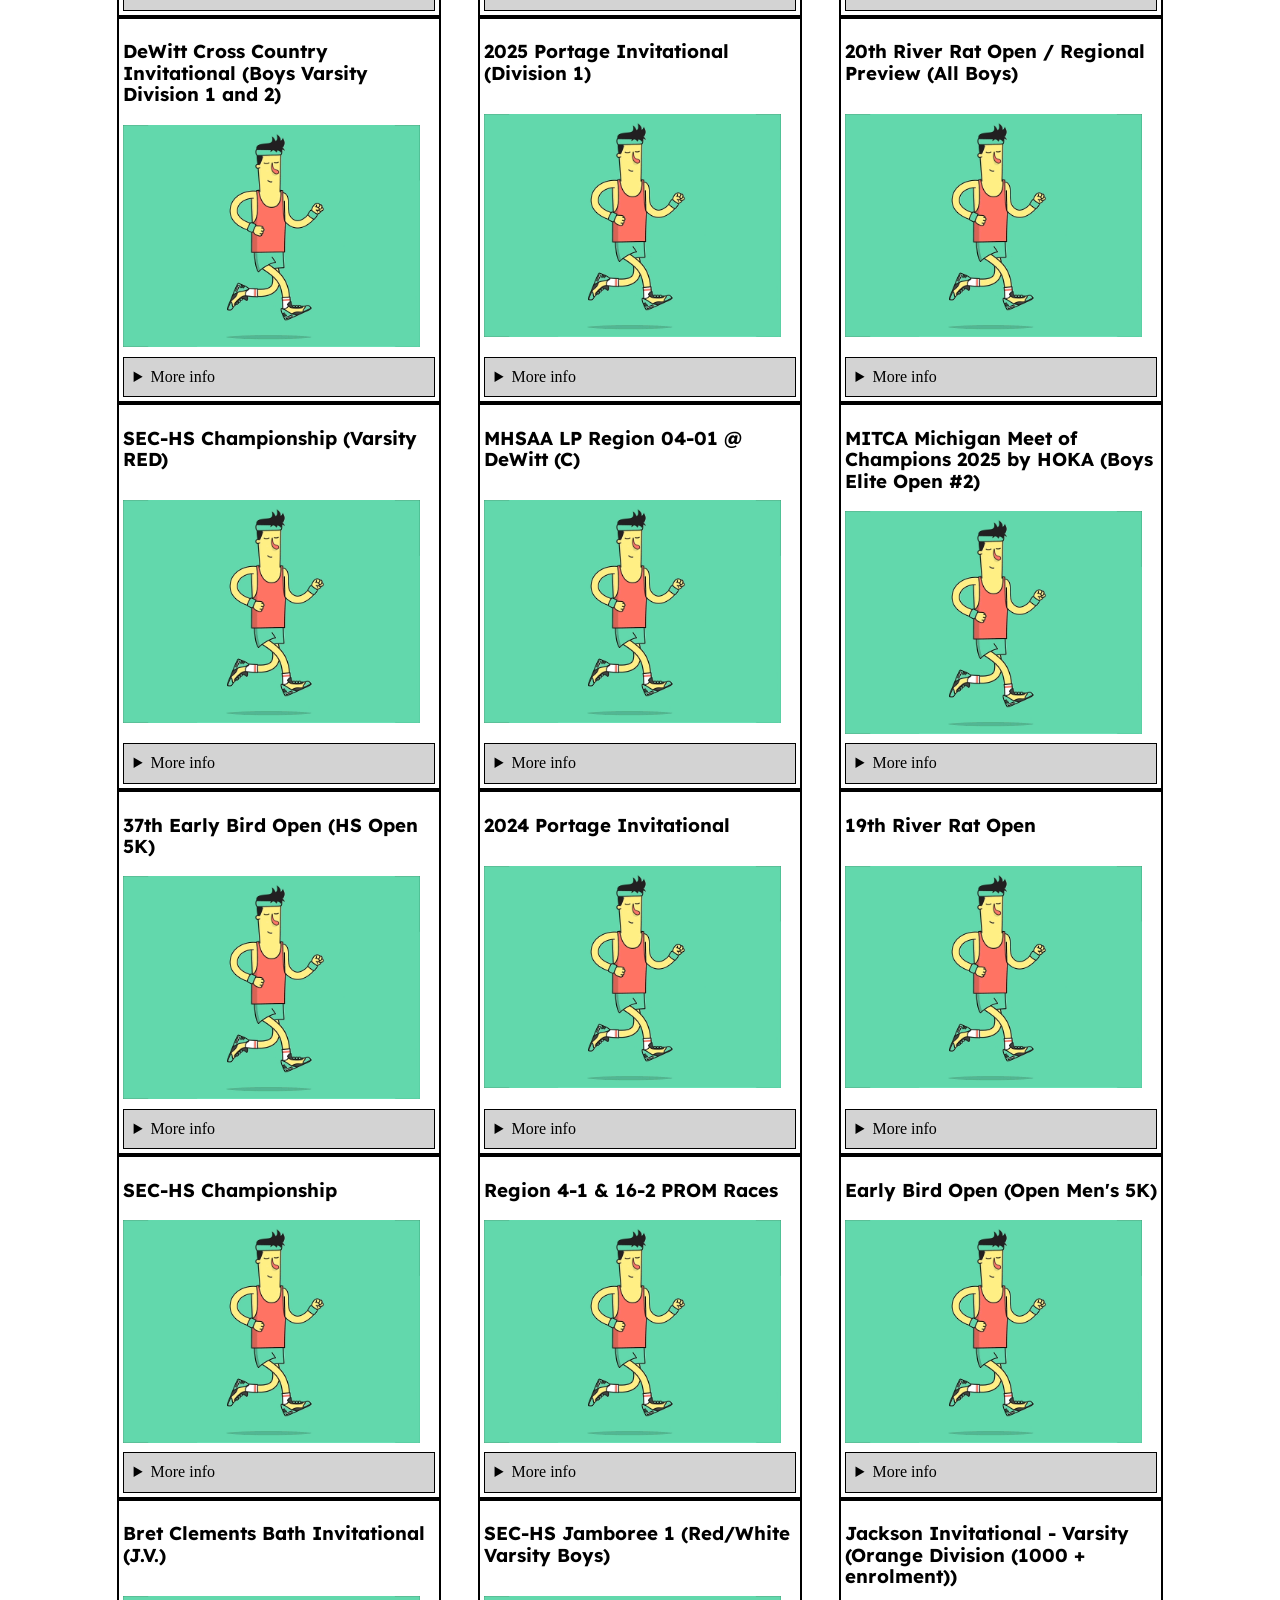
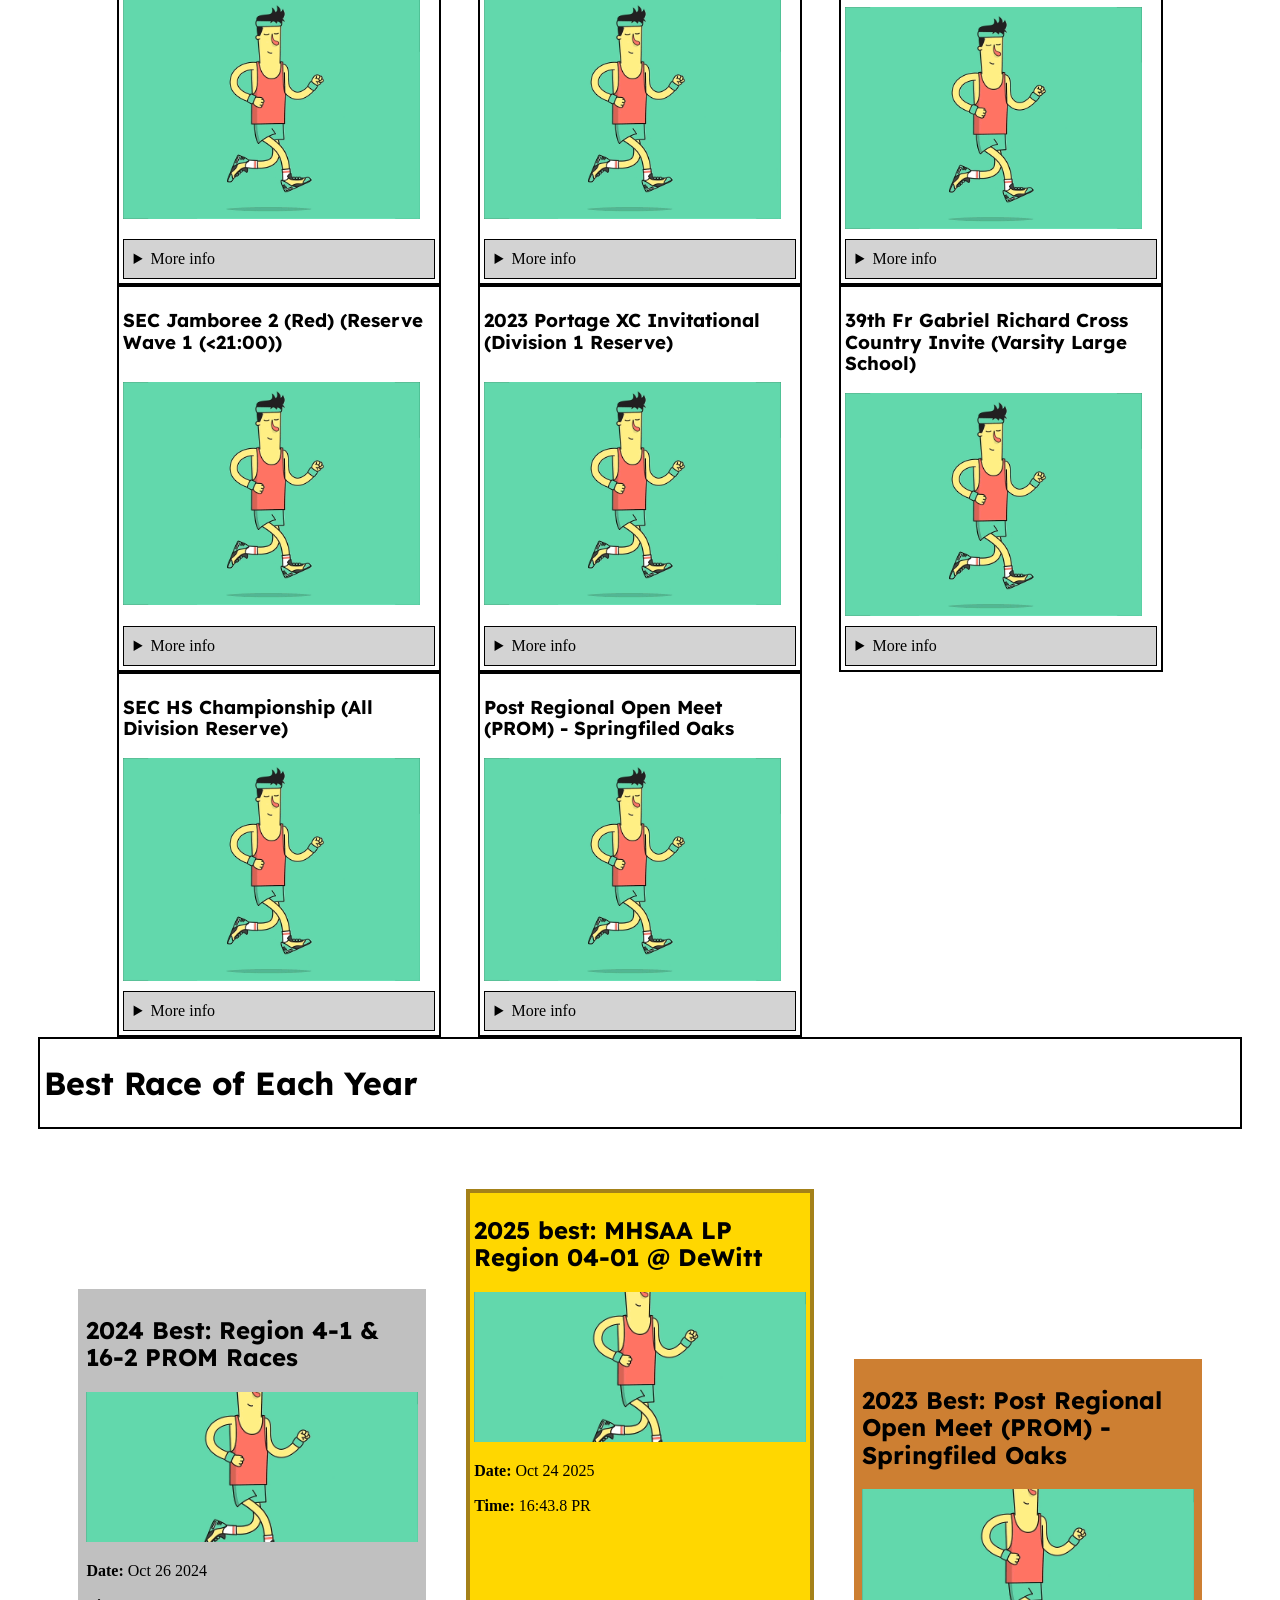
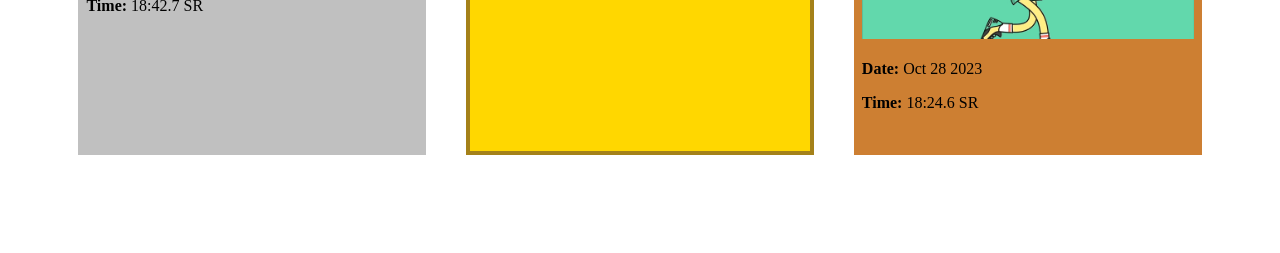
==== commit be7f365f: "Update index.html" ====
--- a/index.html
+++ b/index.html
@@ -632,7 +632,6 @@
          
   </main>
 
-  <!-- <script src="/js/garrett.js"></script> -->
   <script src="js/garrett.js"></script>
   <script src="js/dist/mixitup.min.js"></script>
   <script src="dist_lightbox/js/lightbox-plus-jquery.min.js"></script>
@@ -643,84 +642,6 @@
 
             var mixer = mixitup(containerEl);
         </script>
-<!-- 
-<script>
-            var container = document.querySelector('[data-ref="meet-grid"]');
-            var minSizeRangeInput = document.querySelector('[name="minSize"]');
-            var maxSizeRangeInput = document.querySelector('[name="maxSize"]');
-
-            var mixer = mixitup(container, {
-                animation: {
-                    duration: 350
-                }
-            });
-
-            /**
-             * Reads the values from our two native range inputs, returning an object
-             * with `min` and `max` numeric values.
-             *
-             * @return {object}
-             */
-
-            function getRange() {
-                var min = Number(minSizeRangeInput.value);
-                var max = Number(maxSizeRangeInput.value);
-
-                return {
-                    min: min,
-                    max: max
-                };
-            }
-
-            /**
-             * Ensures that the mixer is re-filtered whenever the value of a range
-             * input changes.
-             *
-             * @return {void}
-             */
-
-            function handleRangeInputChange() {
-                mixer.filter(mixer.getState().activeFilter);
-            }
-
-            /**
-             * Allows us to manipulate the test result (`true` or `false`) of a
-             * target against the current filter selector(s) (e.g. `.blue`).
-             *
-             * In this case we want to apply an additional constraint of whether or not the
-             * target is within an arbitrary range, and override the test result to `false`
-             * if not. The function must always return the test result.
-             *
-             * @param {boolean} testResult
-             *     A boolean indicating whether or not the target is passing the current filtering criteria.
-             * @param {mixitup.Target} target
-             *     A reference to the target being tested
-             * @return {boolean}
-             */
-
-            function filterTestResult(testResult, target) {
-                var size = Number(target.dom.el.getAttribute('data-size'));
-                var range = getRange();
-
-                if (size < range.min || size > range.max) {
-                    testResult = false;
-                }
-
-                return testResult;
-            }
-
-            // Using the static method `registerFilter` from the MixItUp plugins API, we can
-            // register the above function as a filter, to manipulate the value returned from the
-            // `testResultEvaluateHideShow` hook.
-
-            mixitup.Mixer.registerFilter('testResultEvaluateHideShow', 'range', filterTestResult);
-
-            // Listen for change events from the two range inputs
-
-            minSizeRangeInput.addEventListener('change', handleRangeInputChange);
-            maxSizeRangeInput.addEventListener('change', handleRangeInputChange);
-        </script> -->
-
         
 </body>
 </html>
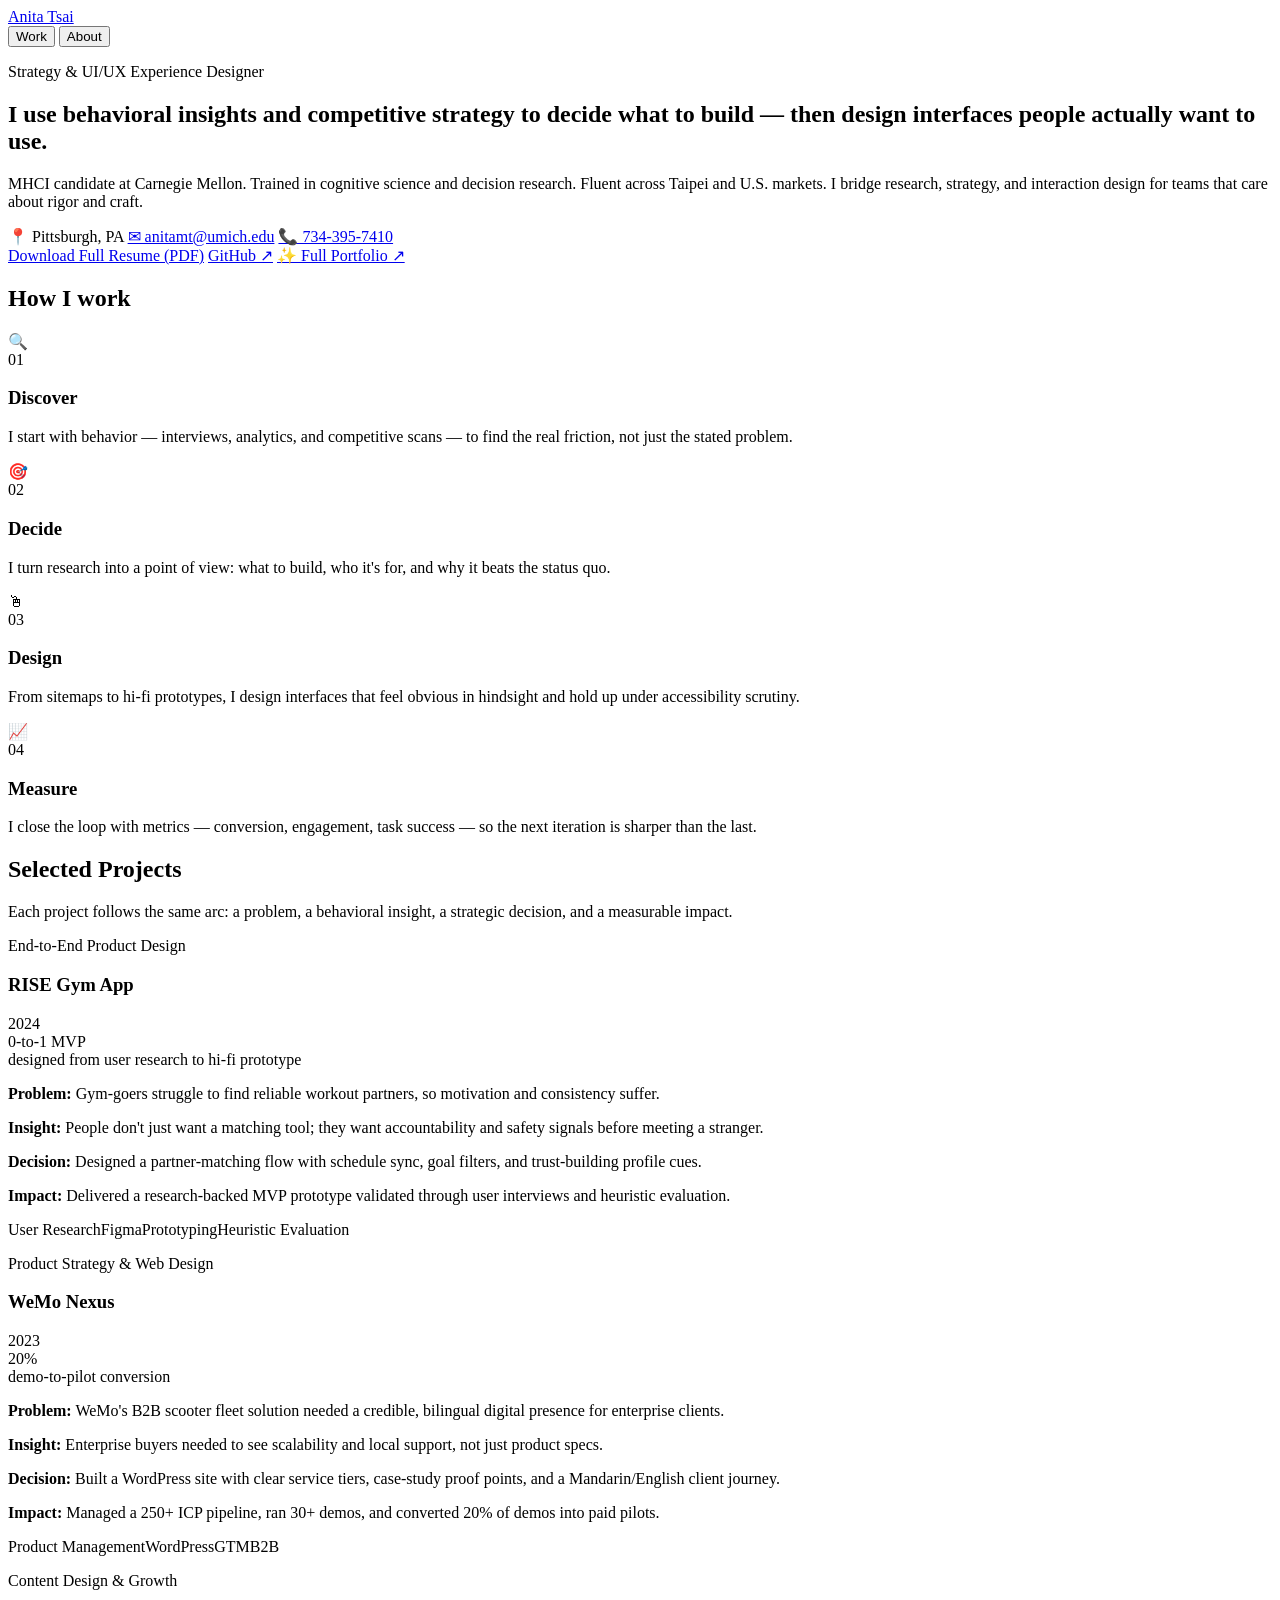
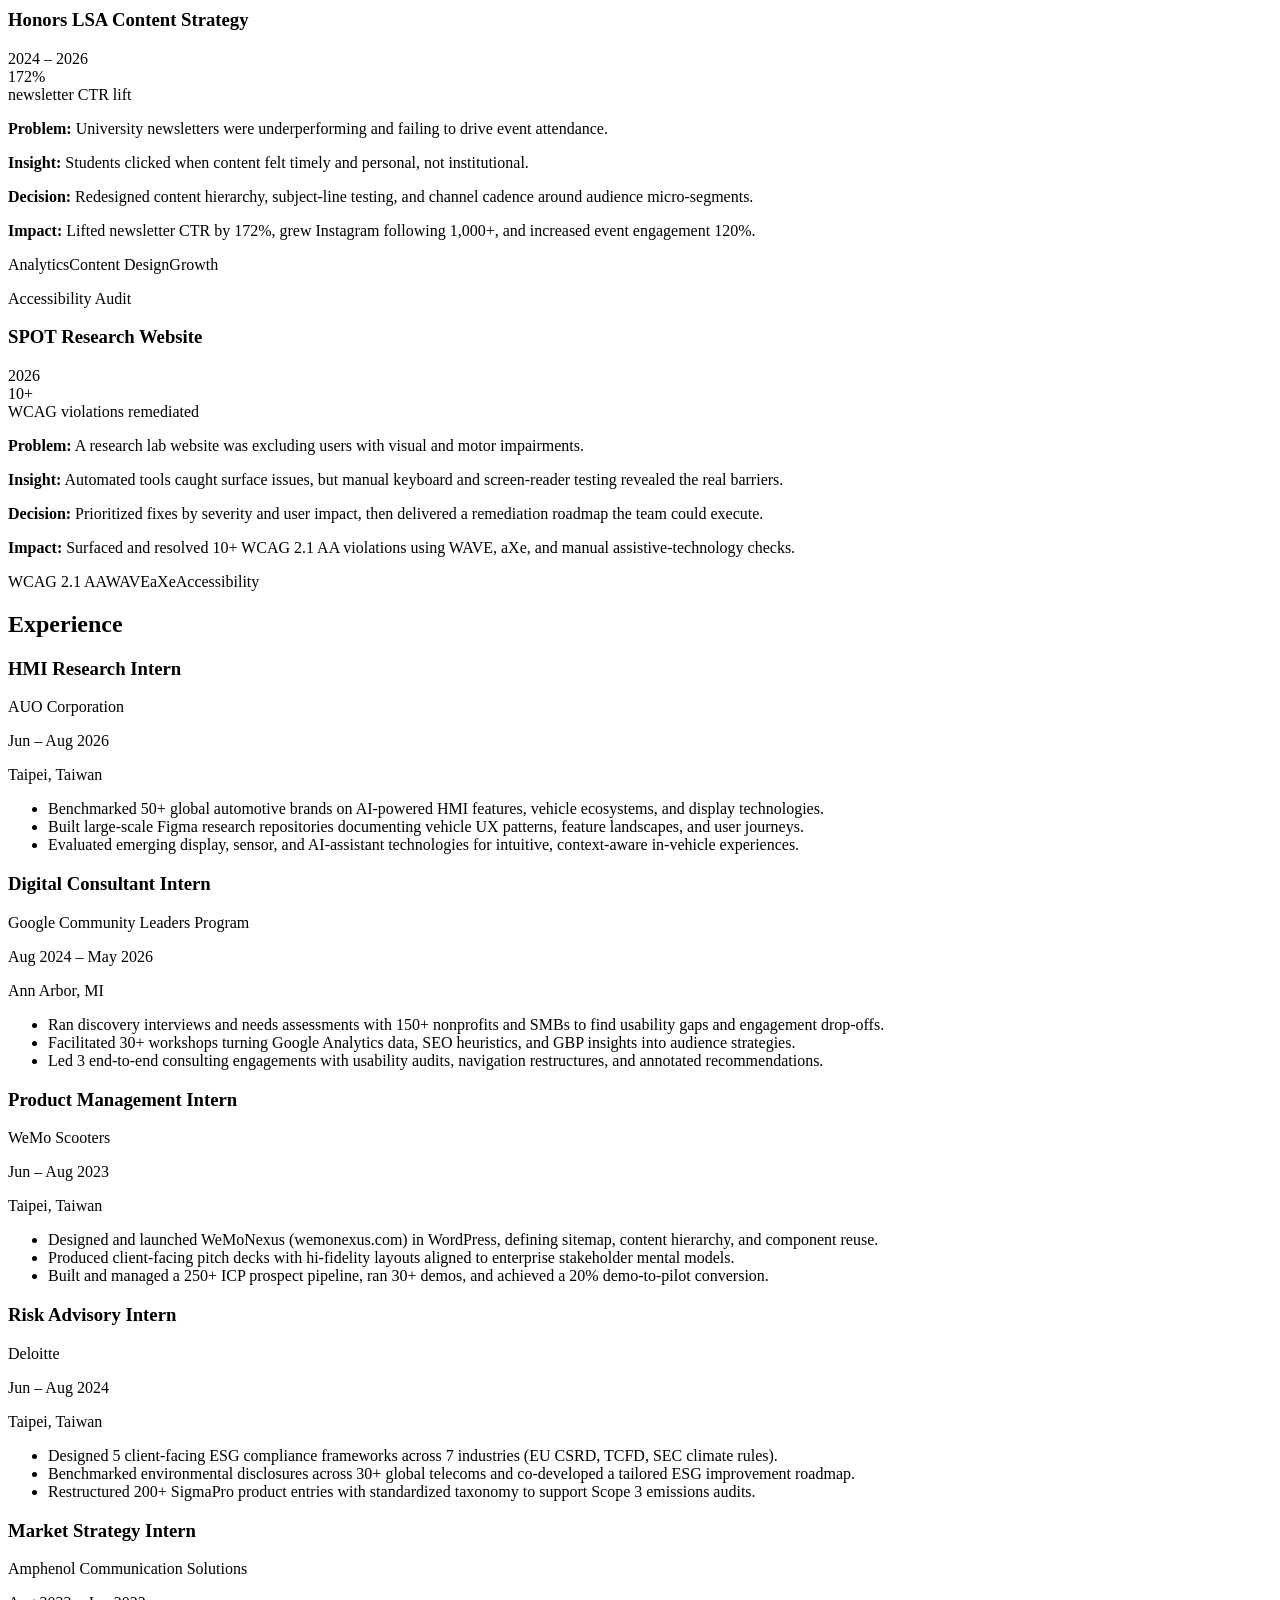
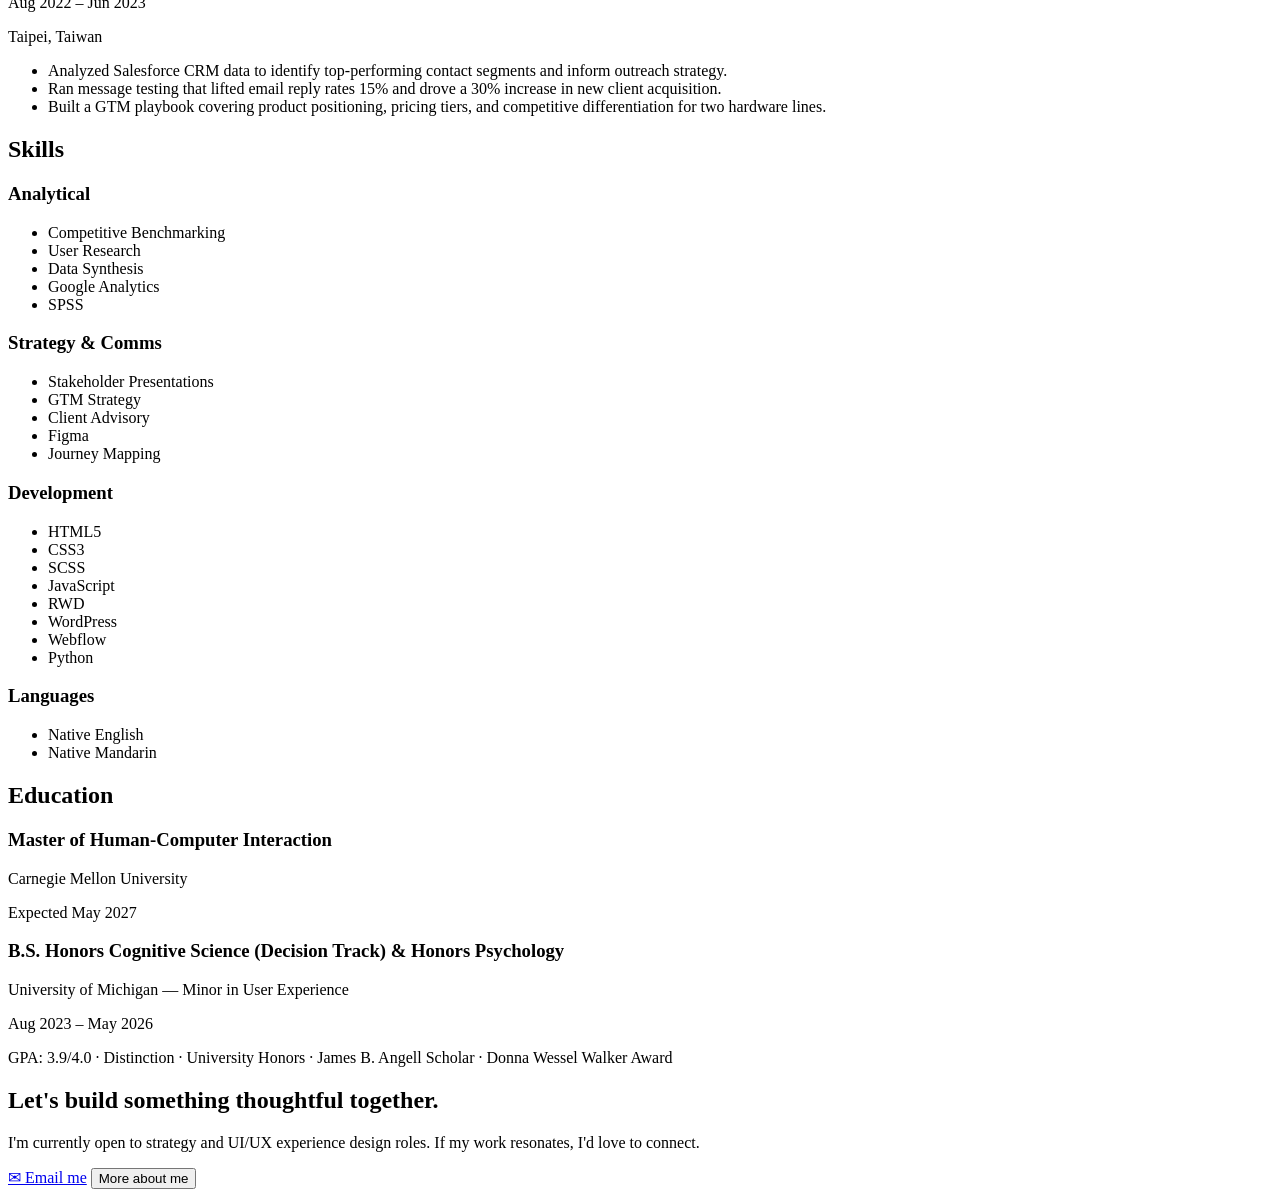
==== commit b09a8c01: "Update index.html" ====
--- a/index.html
+++ b/index.html
@@ -1,647 +1,669 @@
 
 <!doctype html>
 <html lang="en">
+
 <head>
   <meta charset="utf-8" />
   <meta name="viewport" content="width=device-width, initial-scale=1" />
-  <link href='https://fonts.googleapis.com/css?family=Lexend' rel='stylesheet'>
-  <link href='https://fonts.googleapis.com/css?family=Carter One' rel='stylesheet'>
-  <link rel="shortcut icon" href="images/cover_photo.jpg" type="image/jpg">
-
-  <title>Garrett's Profile</title>
-  <link rel="stylesheet" href="css/reset.css" />
-  <link href="dist_lightbox//css/lightbox.css" rel="stylesheet" />
-  <link rel="stylesheet" href="css/style.css">
+  <title>Anita Tsai — Strategy & UI/UX Experience Designer</title>
+  <meta name="description" content="Selected work, projects, and skills from Anita Tsai, a strategy and UI/UX experience designer." />
+  <meta name="author" content="Anita Tsai" />
+  <link rel="preconnect" href="https://fonts.googleapis.com" />
+  <link rel="preconnect" href="https://fonts.gstatic.com" crossorigin />
+  <link rel="stylesheet" href="https://fonts.googleapis.com/css2?family=Inter:wght@400;500;600;700&family=DM+Sans:wght@500;600;700&display=swap" />
+  <link rel="stylesheet" href="anitauiux.css" />
+  <link rel="shortcut icon" href="Headshot.png" type="image/png">
 
 </head>
 
- <div class="skip"><a href="#main">Skip to All Meet Results</a></div>
+
+<body>
+  <!-- Background gradient blobs -->
+  <div class="bg-blobs" aria-hidden="true"><span></span></div>
+
+  <header class="header">
+    <nav class="nav" aria-label="Primary">
+      <a href="#" class="nav-brand" data-nav="work">Anita Tsai</a>
+      <div class="nav-links">
+        <button class="nav-link active" data-nav="work">Work</button>
+        <button class="nav-link" data-nav="about">About</button>
+      </div>
+    </nav>
+  </header>
+
+  
+  <!-- ============================= -->
+  <!-- WORK PAGE                     -->
+  <!-- ============================= -->
+  <main id="page-work" class="page" aria-label="Work">
+
+    <!-- Hero -->
+    <section class="glass-card big">
+      <p class="hero-tag">Strategy & UI/UX Experience Designer</p>
+      <h1 class="hero-title">
+        I use behavioral insights and competitive strategy to decide what to build — then design interfaces people actually want to use.
+      </h1>
+      <p class="hero-sub">
+        MHCI candidate at Carnegie Mellon. Trained in cognitive science and decision research.
+        Fluent across Taipei and U.S. markets. I bridge research, strategy, and interaction design
+        for teams that care about rigor and craft.
+      </p>
+
+      <div class="contact-row">
+        <span class="chip">📍 Pittsburgh, PA</span>
+        <a class="chip" href="mailto:anitamt@umich.edu">✉ anitamt@umich.edu</a>
+        <a class="chip" href="tel:734-395-7410">📞 734-395-7410</a>
+      </div>
+
+      <div class="cta-row">
+        <a class="btn btn-primary" href="Anita_Tsai_Resume_UIUX.pdf" download class="button primary">Download Full Resume (PDF)</a>
+        <a class="btn btn-outline" href="https://github.com/anitamtsai" target="_blank" rel="noreferrer">GitHub ↗</a>
+        <a class="btn btn-outline" href="https://tinyurl.com/anitaprojects" target="_blank" rel="noreferrer">✨ Full Portfolio ↗</a>
+      </div>
+    </section>
+
+    <!-- How I Work -->
+    <section>
+      <div class="section-head"><span class="dot"></span><h2>How I work</h2></div>
+      <div class="grid grid-4">
+        <div class="glass-card lift process-card">
+          <div class="row"><div class="process-icon">🔍</div><span class="process-num">01</span></div>
+          <h3>Discover</h3>
+          <p>I start with behavior — interviews, analytics, and competitive scans — to find the real friction, not just the stated problem.</p>
+        </div>
+        <div class="glass-card lift process-card">
+          <div class="row"><div class="process-icon">🎯</div><span class="process-num">02</span></div>
+          <h3>Decide</h3>
+          <p>I turn research into a point of view: what to build, who it's for, and why it beats the status quo.</p>
+        </div>
+        <div class="glass-card lift process-card">
+          <div class="row"><div class="process-icon">🖱</div><span class="process-num">03</span></div>
+          <h3>Design</h3>
+          <p>From sitemaps to hi-fi prototypes, I design interfaces that feel obvious in hindsight and hold up under accessibility scrutiny.</p>
+        </div>
+        <div class="glass-card lift process-card">
+          <div class="row"><div class="process-icon">📈</div><span class="process-num">04</span></div>
+          <h3>Measure</h3>
+          <p>I close the loop with metrics — conversion, engagement, task success — so the next iteration is sharper than the last.</p>
+        </div>
+      </div>
+    </section>
+
+    <!-- Projects -->
+    <section>
+      <div class="section-head"><span class="dot"></span><h2>Selected Projects</h2></div>
+      <p class="section-desc">Each project follows the same arc: a problem, a behavioral insight, a strategic decision, and a measurable impact.</p>
+      <div class="grid grid-2">
+
+        <article class="glass-card lift project-card reveal">
+          <div class="top">
+            <div>
+              <p class="project-tag">End-to-End Product Design</p>
+              <h3>RISE Gym App</h3>
+            </div>
+            <span class="year-pill">2024</span>
+          </div>
+          <div class="metric-box">
+            <div class="metric-num">0-to-1 MVP</div>
+            <div class="metric-label">designed from user research to hi-fi prototype</div>
+          </div>
+          <div class="project-body">
+            <p><strong>Problem:</strong> Gym-goers struggle to find reliable workout partners, so motivation and consistency suffer.</p>
+            <p><strong>Insight:</strong> People don't just want a matching tool; they want accountability and safety signals before meeting a stranger.</p>
+            <p><strong>Decision:</strong> Designed a partner-matching flow with schedule sync, goal filters, and trust-building profile cues.</p>
+            <p><strong>Impact:</strong> Delivered a research-backed MVP prototype validated through user interviews and heuristic evaluation.</p>
+          </div>
+          <div class="tag-row">
+            <span class="tag">User Research</span><span class="tag">Figma</span><span class="tag">Prototyping</span><span class="tag">Heuristic Evaluation</span>
+          </div>
+        </article>
+
+        <article class="glass-card lift project-card reveal">
+          <div class="top">
+            <div>
+              <p class="project-tag">Product Strategy & Web Design</p>
+              <h3>WeMo Nexus</h3>
+            </div>
+            <span class="year-pill">2023</span>
+          </div>
+          <div class="metric-box">
+            <div class="metric-num">20%</div>
+            <div class="metric-label">demo-to-pilot conversion</div>
+          </div>
+          <div class="project-body">
+            <p><strong>Problem:</strong> WeMo's B2B scooter fleet solution needed a credible, bilingual digital presence for enterprise clients.</p>
+            <p><strong>Insight:</strong> Enterprise buyers needed to see scalability and local support, not just product specs.</p>
+            <p><strong>Decision:</strong> Built a WordPress site with clear service tiers, case-study proof points, and a Mandarin/English client journey.</p>
+            <p><strong>Impact:</strong> Managed a 250+ ICP pipeline, ran 30+ demos, and converted 20% of demos into paid pilots.</p>
+          </div>
+          <div class="tag-row">
+            <span class="tag">Product Management</span><span class="tag">WordPress</span><span class="tag">GTM</span><span class="tag">B2B</span>
+          </div>
+        </article>
+
+        <article class="glass-card lift project-card reveal">
+          <div class="top">
+            <div>
+              <p class="project-tag">Content Design & Growth</p>
+              <h3>Honors LSA Content Strategy</h3>
+            </div>
+            <span class="year-pill">2024 – 2026</span>
+          </div>
+          <div class="metric-box">
+            <div class="metric-num">172%</div>
+            <div class="metric-label">newsletter CTR lift</div>
+          </div>
+          <div class="project-body">
+            <p><strong>Problem:</strong> University newsletters were underperforming and failing to drive event attendance.</p>
+            <p><strong>Insight:</strong> Students clicked when content felt timely and personal, not institutional.</p>
+            <p><strong>Decision:</strong> Redesigned content hierarchy, subject-line testing, and channel cadence around audience micro-segments.</p>
+            <p><strong>Impact:</strong> Lifted newsletter CTR by 172%, grew Instagram following 1,000+, and increased event engagement 120%.</p>
+          </div>
+          <div class="tag-row">
+            <span class="tag">Analytics</span><span class="tag">Content Design</span><span class="tag">Growth</span>
+          </div>
+        </article>
+
+        <article class="glass-card lift project-card reveal">
+          <div class="top">
+            <div>
+              <p class="project-tag">Accessibility Audit</p>
+              <h3>SPOT Research Website</h3>
+            </div>
+            <span class="year-pill">2026</span>
+          </div>
+          <div class="metric-box">
+            <div class="metric-num">10+</div>
+            <div class="metric-label">WCAG violations remediated</div>
+          </div>
+          <div class="project-body">
+            <p><strong>Problem:</strong> A research lab website was excluding users with visual and motor impairments.</p>
+            <p><strong>Insight:</strong> Automated tools caught surface issues, but manual keyboard and screen-reader testing revealed the real barriers.</p>
+            <p><strong>Decision:</strong> Prioritized fixes by severity and user impact, then delivered a remediation roadmap the team could execute.</p>
+            <p><strong>Impact:</strong> Surfaced and resolved 10+ WCAG 2.1 AA violations using WAVE, aXe, and manual assistive-technology checks.</p>
+          </div>
+          <div class="tag-row">
+            <span class="tag">WCAG 2.1 AA</span><span class="tag">WAVE</span><span class="tag">aXe</span><span class="tag">Accessibility</span>
+          </div>
+        </article>
+
+      </div>
+    </section>
+
+    <!-- Experience -->
+    <section>
+      <div class="section-head"><span class="dot"></span><h2>Experience</h2></div>
+      <div class="exp-list">
+
+        <article class="glass-card exp-card">
+          <div class="exp-head">
+            <div>
+              <h3 class="exp-role">HMI Research Intern</h3>
+              <p class="exp-org">AUO Corporation</p>
+            </div>
+            <div>
+              <p class="exp-date">Jun – Aug 2026</p>
+              <p class="exp-location">Taipei, Taiwan</p>
+            </div>
+          </div>
+          <ul class="exp-bullets">
+            <li>Benchmarked 50+ global automotive brands on AI-powered HMI features, vehicle ecosystems, and display technologies.</li>
+            <li>Built large-scale Figma research repositories documenting vehicle UX patterns, feature landscapes, and user journeys.</li>
+            <li>Evaluated emerging display, sensor, and AI-assistant technologies for intuitive, context-aware in-vehicle experiences.</li>
+          </ul>
+        </article>
+
+        <article class="glass-card exp-card">
+          <div class="exp-head">
+            <div>
+              <h3 class="exp-role">Digital Consultant Intern</h3>
+              <p class="exp-org">Google Community Leaders Program</p>
+            </div>
+            <div>
+              <p class="exp-date">Aug 2024 – May 2026</p>
+              <p class="exp-location">Ann Arbor, MI</p>
+            </div>
+          </div>
+          <ul class="exp-bullets">
+            <li>Ran discovery interviews and needs assessments with 150+ nonprofits and SMBs to find usability gaps and engagement drop-offs.</li>
+            <li>Facilitated 30+ workshops turning Google Analytics data, SEO heuristics, and GBP insights into audience strategies.</li>
+            <li>Led 3 end-to-end consulting engagements with usability audits, navigation restructures, and annotated recommendations.</li>
+          </ul>
+        </article>
+
+        <article class="glass-card exp-card">
+          <div class="exp-head">
+            <div>
+              <h3 class="exp-role">Product Management Intern</h3>
+              <p class="exp-org">WeMo Scooters</p>
+            </div>
+            <div>
+              <p class="exp-date">Jun – Aug 2023</p>
+              <p class="exp-location">Taipei, Taiwan</p>
+            </div>
+          </div>
+          <ul class="exp-bullets">
+            <li>Designed and launched WeMoNexus (wemonexus.com) in WordPress, defining sitemap, content hierarchy, and component reuse.</li>
+            <li>Produced client-facing pitch decks with hi-fidelity layouts aligned to enterprise stakeholder mental models.</li>
+            <li>Built and managed a 250+ ICP prospect pipeline, ran 30+ demos, and achieved a 20% demo-to-pilot conversion.</li>
+          </ul>
+        </article>
+
+        <article class="glass-card exp-card">
+          <div class="exp-head">
+            <div>
+              <h3 class="exp-role">Risk Advisory Intern</h3>
+              <p class="exp-org">Deloitte</p>
+            </div>
+            <div>
+              <p class="exp-date">Jun – Aug 2024</p>
+              <p class="exp-location">Taipei, Taiwan</p>
+            </div>
+          </div>
+          <ul class="exp-bullets">
+            <li>Designed 5 client-facing ESG compliance frameworks across 7 industries (EU CSRD, TCFD, SEC climate rules).</li>
+            <li>Benchmarked environmental disclosures across 30+ global telecoms and co-developed a tailored ESG improvement roadmap.</li>
+            <li>Restructured 200+ SigmaPro product entries with standardized taxonomy to support Scope 3 emissions audits.</li>
+          </ul>
+        </article>
+
+        <article class="glass-card exp-card">
+          <div class="exp-head">
+            <div>
+              <h3 class="exp-role">Market Strategy Intern</h3>
+              <p class="exp-org">Amphenol Communication Solutions</p>
+            </div>
+            <div>
+              <p class="exp-date">Aug 2022 – Jun 2023</p>
+              <p class="exp-location">Taipei, Taiwan</p>
+            </div>
+          </div>
+          <ul class="exp-bullets">
+            <li>Analyzed Salesforce CRM data to identify top-performing contact segments and inform outreach strategy.</li>
+            <li>Ran message testing that lifted email reply rates 15% and drove a 30% increase in new client acquisition.</li>
+            <li>Built a GTM playbook covering product positioning, pricing tiers, and competitive differentiation for two hardware lines.</li>
+          </ul>
+        </article>
+
+      </div>
+    </section>
+
+    <!-- Skills -->
+    <section>
+      <div class="section-head"><span class="dot"></span><h2>Skills</h2></div>
+      <div class="grid grid-4">
+        <div class="glass-card lift skill-card">
+          <h3>Analytical</h3>
+          <ul class="skill-tags">
+            <li class="skill-tag">Competitive Benchmarking</li>
+            <li class="skill-tag">User Research</li>
+            <li class="skill-tag">Data Synthesis</li>
+            <li class="skill-tag">Google Analytics</li>
+            <li class="skill-tag">SPSS</li>
+          </ul>
+        </div>
+        <div class="glass-card lift skill-card">
+          <h3>Strategy & Comms</h3>
+          <ul class="skill-tags">
+            <li class="skill-tag">Stakeholder Presentations</li>
+            <li class="skill-tag">GTM Strategy</li>
+            <li class="skill-tag">Client Advisory</li>
+            <li class="skill-tag">Figma</li>
+            <li class="skill-tag">Journey Mapping</li>
+          </ul>
+        </div>
+        <div class="glass-card lift skill-card">
+          <h3>Development</h3>
+          <ul class="skill-tags">
+            <li class="skill-tag">HTML5</li><li class="skill-tag">CSS3</li><li class="skill-tag">SCSS</li>
+            <li class="skill-tag">JavaScript</li><li class="skill-tag">RWD</li><li class="skill-tag">WordPress</li>
+            <li class="skill-tag">Webflow</li><li class="skill-tag">Python</li>
+          </ul>
+        </div>
+        <div class="glass-card lift skill-card">
+          <h3>Languages</h3>
+          <ul class="skill-tags">
+            <li class="skill-tag">Native English</li>
+            <li class="skill-tag">Native Mandarin</li>
+          </ul>
+        </div>
+      </div>
+    </section>
+
+    <!-- Education -->
+    <section>
+      <div class="section-head"><span class="dot"></span><h2>Education</h2></div>
+      <div class="edu-list">
+        <div class="glass-card edu-card">
+          <div class="exp-head">
+            <div>
+              <h3 class="exp-role">Master of Human-Computer Interaction</h3>
+              <p class="exp-org">Carnegie Mellon University</p>
+            </div>
+            <p class="exp-date">Expected May 2027</p>
+          </div>
+        </div>
+        <div class="glass-card edu-card">
+          <div class="exp-head">
+            <div>
+              <h3 class="exp-role">B.S. Honors Cognitive Science (Decision Track) & Honors Psychology</h3>
+              <p class="exp-org">University of Michigan — Minor in User Experience</p>
+            </div>
+            <p class="exp-date">Aug 2023 – May 2026</p>
+          </div>
+          <p class="edu-note">GPA: 3.9/4.0 · Distinction · University Honors · James B. Angell Scholar · Donna Wessel Walker Award</p>
+        </div>
+      </div>
+    </section>
+
+    <!-- Footer CTA -->
+    <section>
+      <div class="glass-card cta-block">
+        <h2>Let's build something thoughtful together.</h2>
+        <p>I'm currently open to strategy and UI/UX experience design roles. If my work resonates, I'd love to connect.</p>
+        <div class="cta-row">
+          <a class="btn btn-primary" href="mailto:anitamt@umich.edu">✉ Email me</a>
+          <button class="btn btn-outline" data-nav="about">More about me</button>
+        </div>
+      </div>
+    </section>
+
+  </main>
+
+  <!-- ============================= -->
+  <!-- ABOUT PAGE                    -->
+  <!-- ============================= -->
+  <main id="page-about" class="page" aria-label="About" hidden>
+
+    <!-- Interactive intro -->
+    <section class="glass-card big">
+      <p class="hero-tag" style="color: var(--muted-fg); letter-spacing: 0.15em;">About</p>
+      <h1 class="hero-title" style="font-size: clamp(1.75rem, 4vw, 3rem);">
+        I design at the intersection of
+        <span class="phrase-chip" data-phrase="feel" data-active="true" tabindex="0" role="button">what people feel</span>,
+        <span class="phrase-chip" data-phrase="systems" tabindex="0" role="button">what systems allow</span>, and
+        <span class="phrase-chip" data-phrase="business" tabindex="0" role="button">what business needs</span>.
+      </h1>
+
+      <div id="detail-panel" class="detail-panel">
+        <div class="detail-icon" id="detail-icon">💗</div>
+        <div>
+          <p class="detail-label" id="detail-label">What people feel</p>
+          <p class="detail-body" id="detail-body">Emotion drives behavior long before logic does. I lean on interviews, ethnography, and behavioral research to understand the messy human side — what people trust, what frustrates them, what they'll actually do (not just what they say).</p>
+        </div>
+      </div>
+      <p class="hint">Hover or tap each phrase to see how I think about it.</p>
+    </section>
+
+    
+    <!-- Background + Who -->
+    <section class="about-grid">
+      <!-- <img class="photo" src="./Headshot.png" alt="Headshot of Anita Tsai." /> -->
+      <img class="glass-card about-card reveal" src="./Headshot.png" alt="Headshot of Anita Tsai." />
+
+      <div class="glass-card about-card reveal">
+        <div class="section-head" style="margin-bottom: 0;"><span class="dot"></span><h2>Background</h2></div>
+        <p>I grew up between Taipei and the U.S., which taught me early that the same interface can mean very different things depending on context, culture, and habit. That curiosity led me to the University of Michigan, where I studied Cognitive Science and Psychology with a Decision focus and a minor in User Experience.</p>
+        <p>My research background in behavioral decision-making — studying present bias and loss aversion in sick-leave choices — shaped how I think about design: people don't always act rationally, but their behavior is predictable if you look closely. Good design meets them where they are.</p>
+        <p>Now, as an MHCI candidate at Carnegie Mellon, I'm deepening my craft in research, strategy, and interaction design while continuing to work across product management, consulting, and in-vehicle experience research.</p>
+      </div>
+    </section>
+
+
+     
+    <!-- Why -->
+    <section>
+      <div class="glass-card big reveal">
+        <div class="section-head"><span class="dot"></span><h2>Why Strategy & UI/UX?</h2></div>
+        <div class="why-cols">
+          <div>
+            <h3>I like clarity</h3>
+            <p>The best strategy work makes messy problems legible. I enjoy taking competing priorities, scattered research, and ambiguous constraints and turning them into a clear point of view.</p>
+          </div>
+          <div>
+            <h3>I care about impact</h3>
+            <p>UI/UX is where intent becomes behavior. A small change in navigation, wording, or feedback can change whether someone completes a task, trusts a product, or feels included.</p>
+          </div>
+          <div>
+            <h3>I love the in-between</h3>
+            <p>My sweet spot sits between research and design, between business goals and user needs. That's where the most interesting problems live.</p>
+          </div>
+        </div>
+      </div>
+    </section>
+<!-- What I Like (Interactive 3D Flip Cards) -->
+    <section>
+      <div class="section-head"><span class="dot"></span><h2>What I Like</h2>
+      <p> Hover over the image to see a short explanation why these are my hobbies!</p>
+      </div>
+
+      <div class="grid grid-3">
+        
+        <!-- Card 1: Pilates / Fitness -->
+        <div class="flip-card reveal">
+          <div class="flip-card-inner">
+            <div class="flip-card-front glass-card">
+              <div class="flip-image-area">
+                <img src="pilates.png" alt="Pilates workout setup" />
+                <div class="flip-icon-badge">☕</div>
+              </div>
+              <div class="flip-front-content">
+                <h3>Pilates (with matcha)</h3>
+                <p>Movement keeps me grounded; matcha keeps it enjoyable.</p>
+              </div>
+            </div>
+            <div class="flip-card-back glass-card">
+              <span class="back-accent-icon">☕</span>
+              <h3>Why I Love It</h3>
+              <p>I love the way my body and posture change after my morning workouts! It sets a structured, focused baseline before diving into complex interaction design mapping sessions.</p>
+            </div>
+          </div>
+        </div>
+
+        <!-- Card 2: Baking -->
+        <div class="flip-card reveal">
+          <div class="flip-card-inner">
+            <div class="flip-card-front glass-card">
+              <div class="flip-image-area">
+                <img src="cake.png" alt="a cake I baked" />
+                <div class="flip-icon-badge">💗</div>
+              </div>
+              <div class="flip-front-content">
+                <h3>Baking!!</h3>
+                <p>I love the iteration that happens in the kitchen!</p>
+              </div>
+            </div>
+            <div class="flip-card-back glass-card">
+              <span class="back-accent-icon">💗</span>
+              <h3>Why I Love It</h3>
+              <p>Research, prototype, taste, iterate. My best culinary variations come from functional improvisation, matching ingredients the same way I structure interface patterns.</p>
+            </div>
+          </div>
+        </div>
+
+        <!-- Card 3: photos -->
+        <div class="flip-card reveal">
+          <div class="flip-card-inner">
+            <div class="flip-card-front glass-card">
+              <div class="flip-image-area">
+                <img src="photos.JPG" alt="picture of mount fuji" />
+                <div class="flip-icon-badge">💬</div>
+              </div>
+              <div class="flip-front-content">
+                <h3>Photos</h3>
+                <p>I love to take photos.</p>
+              </div>
+            </div>
+            <div class="flip-card-back glass-card">
+              <span class="back-accent-icon">💬</span>
+              <h3>Why I Love It</h3>
+              <p>I love taking photos of different scenaries as well getting taken photo of -- could you tell from me being a model? </p>
+            </div>
+          </div>
+        </div>
+
+        <!-- Card 4: modeling -->
+        <div class="flip-card reveal">
+          <div class="flip-card-inner">
+            <div class="flip-card-front glass-card">
+              <div class="flip-image-area">
+                <img src="modeling.png" alt="Exhibition spatial layouts" />
+                <div class="flip-icon-badge">🎵</div>
+              </div>
+              <div class="flip-front-content">
+                <h3>Modelings</h3>
+                <p> I love modeling - building confidence from being a good community is everything!! </p>
+              </div>
+            </div>
+            <div class="flip-card-back glass-card">
+              <span class="back-accent-icon">🎵</span>
+              <h3>Why I Love It</h3>
+              <p> I used to have low self-confidence because I had severe acnes. Through modeling, I started appreciating the other features and skills that I have and learned to not dwell on some of the flaws I may have!</p>
+            </div>
+          </div>
+        </div>
+
+        <!-- Card 5: Travel -->
+        <div class="flip-card reveal">
+          <div class="flip-card-inner">
+            <div class="flip-card-front glass-card">
+              <div class="flip-image-area">
+                <img src="iceland.JPG" alt="Anita next to an ice cave in Iceland" />
+                <div class="flip-icon-badge">🧭</div>
+              </div>
+              <div class="flip-front-content">
+                <h3>Travel & observation</h3>
+                <p>Moving between global places reminds me that context is absolutely everything.</p>
+              </div>
+            </div>
+            <div class="flip-card-back glass-card">
+              <span class="back-accent-icon">🧭</span>
+              <h3>Why I Love It</h3>
+              <p>I love going to new places and trying new activities! In the photo was me after a 7 hour ice cave hike!! It was super tiring but super rewarding to see. I would love to go to Switzerland next!</p>
+            </div>
+          </div>
+        </div>
+
+        <!-- Card 6: Sitcom -->
+        <div class="flip-card reveal">
+          <div class="flip-card-inner">
+            <div class="flip-card-front glass-card">
+              <div class="flip-image-area">
+                <img src="modern_family.png" alt="Modern Family" />
+                <div class="flip-icon-badge">🧠</div>
+              </div>
+              <div class="flip-front-content">
+                <h3>Shows</h3>
+                <p>My favorite way to relax after a long day is watching a show -- specifically sitcom if it is a bad day!</p>
+              </div>
+            </div>
+            <div class="flip-card-back glass-card">
+              <span class="back-accent-icon">🧠</span>
+              <h3>My favorite shows</h3>
+              <p> I love watching sitcoms! My favorite show is split between Desperate wife and Modern Family! Fun fact: when you binge-watch a 20-minute show, you experience a character's entire arc of conflict and resolution in a compressed timeframe. This triggers a neurological reward system, providing a safe, satisfying sense of completion and life progress that can be hard to find in the real world.
+            </div>
+          </div>
+        </div>
+
+      </div>
+    </section>
+
+    <!-- Quote -->
+
+     <section id="contact">
       
-  <nav>
-      <ul>
-      <li><a href= "#profile"> About Garrett</a></li>
-      <li><a href= "#main"> All meets</a></li>
-      <li><a href= "#podium"> Top Results</a></li>
-      </ul>
-  </nav>
-
-
-  <header>
-    <h1>Garrett Comer</h1>
-    <div id="profile-grid" class="profile-grid" >
-      
-      <figure>
-        <a href="./images/cover_photo.jpg" data-lightbox="race" data-title="Garrett's Profile Photo" data-alt="Portrait of the athlete.">
-        <img class="photo" src="./images/cover_photo.jpg" alt="Portrait of the athlete." />
-    </a>
-    </figure>
-       
-        <section>
-          <h2 id="profile-details-title">Profile details</h2>
-          <p><strong>School:</strong> Ann Arbor Skyline HS</p>
-          <p><strong>Year:</strong> 11th Grade</p>
-          <p><strong>Contact:</strong> <a href="#">example@gmail.com</a></p>
-        </section>
-
-      <section>
-          <h2 id="bio-title">Bio</h2>
-          <p>
-            Garrett is a junior on the skyline xc team. After a mediocre freshman year and a devestating season lasting injury his sophomore year, Garrett was more determended than ever to run well. He was one of the most consistant runners on the team getting that top 7 spot on the team every single race. He excelled in not just running but motivating, by always leading cheers and getting everyone hyped up while still staying positive. His favroite memories of the team was being at camp with everyone and playing games all day while still being full of energy. His favroite race was at holly when their team placed first and went up on stage togerther with a big trophie.
-          </p>
-      </section>
-      
-    </div>
-  </header>
-
-  <main id="main">
-       <div class="controls">
-        <div>
-          <h2> Sort the Meet results by Year in High School</h2>
-            <button type="button" class="control" data-filter="all">Show All</button>
-            <button type="button" class="control" data-filter=".freshman">Freshman</button>
-            <button type="button" class="control" data-filter=".sophomore">Sophomore</button>
-            <button type="button" class="control" data-filter=".junior">Junior</button>
-            <button type="button" class="control" data-filter="none">Show None</button>
-        </div>  
-        <div>
-            <h2> Sort the Meet results by Time</h2>
-            <button type="button" class="control" data-filter=".low-sev">17:00-17:29</button>
-            <button type="button" class="control" data-filter=".low-eighteen">18:00-18:29</button>
-            <button type="button" class="control" data-filter=".low-nine">19:00-19:29</button>
-            <button type="button" class="control" data-filter=".low-twenty">20:00-20:29</button>
-            <button type="button" class="control" data-filter=".high-six">16:30-16:59</button>
-            <button type="button" class="control" data-filter=".high-sev">17:30-17:59</button>
-            <button type="button" class="control" data-filter=".high-eighten">18:30-18:59</button>
-            <button type="button" class="control" data-filter=".high-nine">19:30-19:59</button>
-            <button type="button" class="control" data-filter=".high-twenty">20:30-20:59</button>
-            <button type="button" class="control" data-filter=".high-twentyone">21:30-21:59</button>
-
-        </div>
-        </div>
-
-    <section id="meets" class="meets">
-      <h2 id="meets-title">Meets</h2>
-
-      <div id="meet-grid" class="meet-grid">
-
-        <article class="meet-card mix low-sev junior">
-          <h3 id="meet-1-title">Lamplighter Invitational</h3>
-
-          <div class="spacer">
-            <a href="https://si339.github.io/ClientData/21615274/Lamplighter_2025.JPG" data-lightbox="meets" data-title="Lamplighter Invitational" data-alt="Garrett in a team photo for 2025 Lamplighter meet.">
-            <img src="https://si339.github.io/ClientData/21615274/Lamplighter_2025.JPG" alt="Garrett running on a lit-up track at the 2025 Lamplighter meet." loading="lazy" decoding="async">
-            </a>
-          </div>
-
-         <details>
-            <summary>More info</summary>
-
-          <div id="race-details-1" class="race-details">
-            <p><strong>Date:</strong> Aug 15 2025</p>
-            <p><strong>Time:</strong> 17:22.3</p>
-            <p><strong>Grade:</strong> 11</p>
-            <p><strong>Overall place:</strong> 35</p>
-          </div>
-          </details>
-        </article>
-
-        <article class="meet-card mix high-sev junior">
-          <h3 id="meet-2-title">2nd Ann Arbor City Preview presented by AARC</h3>
-
-          <div class="spacer">
-            <a href="https://si339.github.io/ClientData/21615274/2025AARC.jpg" data-lightbox="meets" data-title="2nd Ann Arbor City Preview" data-alt="Garrett running in 2nd Ann Arbor City Meet">
-            <img src="https://si339.github.io/ClientData/21615274/2025AARC.jpg" alt="Garrett at the 2025 2nd Ann Arbor City Preview running next to student of opposing team." loading="lazy" decoding="async">
-        </a>  
-        </div>
-
-
-         <details>
-            <summary>More info</summary>
-
-          <div id="race-details-2" class="race-details">
-            <p><strong>Date:</strong> Aug 27 2025</p>
-            <p><strong>Time:</strong> 17:40.1</p>
-            <p><strong>Grade:</strong> 11</p>
-            <p><strong>Overall place:</strong> 9</p>
-          </div>
-          </details>
-        </article>
-
-        <article class="meet-card mix high-six junior">
-          <h3 id="meet-3-title">SEC-HS Jamboree 1 (Red/White Varsity Boys)</h3>
-
-          <div class="spacer">
-            <img src="https://si339.github.io/ClientData/21615274/2025SEC_HSJamboree1.jpg" alt="Garrett is running ahead of 4 competitors at the 2025 SEC-HS Jamboree 1 Varsity meet." loading="lazy" decoding="async">
-          </div>
-
-         <details>
-            <summary>More info</summary>
-
-          <div id="race-details-3" class="race-details">
-            <p><strong>Date:</strong> Sep 9 2025</p>
-            <p><strong>Time:</strong> 16:55.1</p>
-            <p><strong>Grade:</strong> 11</p>
-            <p><strong>Overall place:</strong> 22</p>
-          </div>
-          </details>
-        </article>
-
-        <article class="meet-card mix high-sev junior">
-          <h3 id="meet-4-title">57th Annual Holly-Duane Raffin Festival of Races (D1 Boys)</h3>
-
-          <div class="spacer">
-            <img src="https://si339.github.io/ClientData/21615274/202557thHolly-Duane.jpg" alt="Garrett is running with crowd in the background at the 2025 57th Annual Holly-Duane Raffin Festival of Races." loading="lazy" decoding="async">
-          </div>
-
-         <details>
-            <summary>More info</summary>
-
-          <div id="race-details-4" class="race-details">
-            <p><strong>Date:</strong> Sep 13 2025</p>
-            <p><strong>Time:</strong> 16:58.4</p>
-            <p><strong>Grade:</strong> 11</p>
-            <p><strong>Overall place:</strong> 28</p>
-          </div>
-          </details>
-        </article>
-
-        <article class="meet-card mix high-six junior">
-          <h3 id="meet-5-title">Jackson Invitational (Orange Division (1000 + enrolment))</h3>
-
-          <div class="spacer">
-            <img src="https://raw.githubusercontent.com/vannesschia/SI338/main/images/skyline_logo.jpg"  alt="Photo from Jackson Invitational (Orange Division (1000 + enrolment))." loading="lazy" decoding="async">
-          </div>
-
-         <details>
-            <summary>More info</summary>
-
-          <div id="race-details-5" class="race-details">
-            <p><strong>Date:</strong> Sep 20 2025</p>
-            <p><strong>Time:</strong> 16:46.8</p>
-            <p><strong>Grade:</strong> 11</p>
-            <p><strong>Overall place:</strong> 81</p>
-          </div>
-          </details>
-        </article>
-
-        <article class="meet-card mix high-six junior">
-          <h3 id="meet-6-title">SEC-HS Jamboree 2 (Red) (Varsity Boys (Top 10))</h3>
-
-          <div class="spacer">
-            <img src="https://si339.github.io/ClientData/21615274/2025SEC_HSJamboree2.jpg" alt="Garrett racing on a field at the 2025 SEC-HS Jamboree 2 meet." loading="lazy" decoding="async">
-          </div>
-
-         <details>
-            <summary>More info</summary>
-
-          <div id="race-details-6" class="race-details">
-            <p><strong>Date:</strong> Sep 25 2025</p>
-            <p><strong>Time:</strong> 16:55.9</p>
-            <p><strong>Grade:</strong> 11</p>
-            <p><strong>Overall place:</strong> 23</p>
-          </div>
-          </details>
-        </article>
-
-        <article class="meet-card mix high-six junior">
-          <h3 id="meet-7-title">DeWitt Cross Country Invitational (Boys Varsity Division 1 and 2)</h3>
-
-          <div class="spacer">
-            <img src="https://si339.github.io/ClientData/21615274/2025DeWittXCInvitational.jpg" alt="Garrett running ahead of competitor at the 2025 DeWitt Cross Country Invitational." loading="lazy" decoding="async">
-          </div>
-
-         <details>
-            <summary>More info</summary>
-
-          <div id="race-details-7" class="race-details">
-            <p><strong>Date:</strong> Sep 27 2025</p>
-            <p><strong>Time:</strong> 16:55.4</p>
-            <p><strong>Grade:</strong> 11</p>
-            <p><strong>Overall place:</strong> 19</p>
-          </div>
-          </details>
-        </article>
-
-        <article class="meet-card mix high-six junior">
-          <h3 id="meet-8-title">2025 Portage Invitational (Division 1)</h3>
-
-          <div class="spacer">
-            <img src="https://si339.github.io/ClientData/21615274/2025PortageInvitational.jpg" alt="Garrett running with his teammate at the 2025 Portage Invitational meet." loading="lazy" decoding="async">
-          </div>
-
-         <details>
-            <summary>More info</summary>
-
-          <div id="race-details-8" class="race-details">
-            <p><strong>Date:</strong> Oct 4 2025</p>
-            <p><strong>Time:</strong> 16:49.8</p>
-            <p><strong>Grade:</strong> 11</p>
-            <p><strong>Overall place:</strong> 46</p>
-          </div>
-          </details>
-        </article>
-
-        <article class="meet-card mix low-sev junior">
-          <h3 id="meet-9-title">20th River Rat Open / Regional Preview (All Boys)</h3>
-
-          <div class="spacer">
-            <img src="https://si339.github.io/ClientData/21615274/2025_20thRiverRatOpen.jpg" alt="Garrett racing with four other competitors at the 2025 20th River Rat Open." loading="lazy" decoding="async">
-          </div>
-
-         <details>
-            <summary>More info</summary>
-
-          <div id="race-details-9" class="race-details">
-            <p><strong>Date:</strong> Oct 10 2025</p>
-            <p><strong>Time:</strong> 17:16.1</p>
-            <p><strong>Grade:</strong> 11</p>
-            <p><strong>Overall place:</strong> 20</p>
-          </div>
-          </details>
-        </article>
-
-        <article class="meet-card mix low-sev junior">
-          <h3 id="meet-10-title">SEC-HS Championship (Varsity RED)</h3>
-
-          <div class="spacer">
-            <img src="https://si339.github.io/ClientData/21615274/2025_SEC-HSChampionship.jpg" alt="Frontal view of Garrett running on a field at the 2025 SEC-HS Championship." loading="lazy" decoding="async">
-          </div>
-
-         <details>
-            <summary>More info</summary>
-
-          <div id="race-details-10" class="race-details">
-            <p><strong>Date:</strong> Oct 16 2025</p>
-            <p><strong>Time:</strong> 17:00.5</p>
-            <p><strong>Grade:</strong> 11</p>
-            <p><strong>Overall place:</strong> 19</p>
-          </div>
-          </details>
-        </article>
-
-        <article class="meet-card mix high-six junior">
-          <h3 id="meet-11-title">MHSAA LP Region 04-01 @ DeWitt (C)</h3>
-
-          <div class="spacer">
-            <img src="https://raw.githubusercontent.com/vannesschia/SI338/main/images/skyline_logo.jpg" alt="Photo from MHSAA LP Region 04-01 @ DeWitt (C)." loading="lazy" decoding="async">
-          </div>
-
-         <details>
-            <summary>More info</summary>
-
-          <div id="race-details-11" class="race-details">
-            <p><strong>Date:</strong> Oct 24 2025</p>
-            <p><strong>Time:</strong> 16:43.8 PR</p>
-            <p><strong>Grade:</strong> 11</p>
-            <p><strong>Overall place:</strong> 31</p>
-          </div>
-          </details>
-        </article>
-
-        <article class="meet-card mix high-six junior">
-          <h3 id="meet-12-title">MITCA Michigan Meet of Champions 2025 by HOKA (Boys Elite Open #2)</h3>
-
-          <div class="spacer">
-            <img src="https://raw.githubusercontent.com/vannesschia/SI338/main/images/skyline_logo.jpg" alt="Photo from MITCA Michigan Meet of Champions 2025 by HOKA (Boys Elite Open #2)." loading="lazy" decoding="async">
-          </div>
-
-         <details>
-            <summary>More info</summary>
-
-          <div id="race-details-12" class="race-details">
-            <p><strong>Date:</strong> Nov 8 2025</p>
-            <p><strong>Time:</strong> 16:44.5</p>
-            <p><strong>Grade:</strong> 11</p>
-            <p><strong>Overall place:</strong> 52</p>
-          </div>
-          </details>
-        </article>
-
-        <article class="meet-card mix high-twentyone sophomore">
-          <h3 id="meet-13-title">37th Early Bird Open (HS Open 5K)</h3>
-
-          <div class="spacer">
-            <img src="https://si339.github.io/ClientData/21615274/2024EarlyBirdOpen.jpg" alt="Garrett running ahead of two opponents at the 2024 Early Bird Open" loading="lazy" decoding="async">
-          </div>
-
-         <details>
-            <summary>More info</summary>
-
-          <div id="race-details-13" class="race-details">
-            <p><strong>Date:</strong> Aug 29 2024</p>
-            <p><strong>Time:</strong> 21:04.2</p>
-            <p><strong>Grade:</strong> 10</p>
-            <p><strong>Overall place:</strong> 160</p>
-          </div>
-          </details>
-        </article>
-
-        <article class="meet-card mix high-twentyone sophomore">
-          <h3 id="meet-14-title">2024 Portage Invitational</h3>
-
-          <div class="spacer">
-            <img src="https://raw.githubusercontent.com/vannesschia/SI338/main/images/skyline_logo.jpg" alt="Photo from 2024 Portage Invitational." loading="lazy" decoding="async">
-          </div>
-
-         <details>
-            <summary>More info</summary>
-
-          <div id="race-details-14" class="race-details">
-            <p><strong>Date:</strong> Oct 5 2024</p>
-            <p><strong>Time:</strong> 21:04.9</p>
-            <p><strong>Grade:</strong> 10</p>
-            <p><strong>Overall place:</strong> 318</p>
-          </div>
-          </details>
-        </article>
-
-        <article class="meet-card mix high-twenty sophomore">
-          <h3 id="meet-15-title">19th River Rat Open</h3>
-
-          <div class="spacer">
-            <img src="https://si339.github.io/ClientData/21615274/Garrett_RiverRat_2024.JPG" alt="Photo from 19th River Rat Open." loading="lazy" decoding="async">
-          </div>
-
-         <details>
-            <summary>More info</summary>
-
-          <div id="race-details-15" class="race-details">
-            <p><strong>Date:</strong> Oct 11 2024</p>
-            <p><strong>Time:</strong> 20:34.8</p>
-            <p><strong>Grade:</strong> 10</p>
-            <p><strong>Overall place:</strong> 99</p>
-          </div>
-          </details>
-        </article>
-
-        <article class="meet-card mix high-nine sophomore">
-          <h3 id="meet-16-title">SEC-HS Championship</h3>
-
-          <div class="spacer">
-            <img src="https://si339.github.io/ClientData/21615274/Garrett_SEC_2024.JPG" alt="Photo from SEC-HS Championship." loading="lazy" decoding="async">
-          </div>
-
-         <details>
-            <summary>More info</summary>
-
-          <div id="race-details-16" class="race-details">
-            <p><strong>Date:</strong> Oct 17 2024</p>
-            <p><strong>Time:</strong> 19:17.8</p>
-            <p><strong>Grade:</strong> 10</p>
-            <p><strong>Overall place:</strong> 49</p>
-          </div>
-          </details>
-        </article>
-
-        <article class="meet-card mix high-eighten sophomore">
-          <h3 id="meet-17-title">Region 4-1 &amp; 16-2 PROM Races</h3>
-
-          <div class="spacer">
-            <img src="https://raw.githubusercontent.com/vannesschia/SI338/main/images/skyline_logo.jpg" alt="Garrett running in front of a crowd on dirt at the 2024 Region 4-1 & 16-2 PROM Races" loading="lazy" decoding="async">
-          </div>
-
-         <details>
-            <summary>More info</summary>
-
-          <div id="race-details-17" class="race-details">
-            <p><strong>Date:</strong> Oct 26 2024</p>
-            <p><strong>Time:</strong> 18:42.7 SR</p>
-            <p><strong>Grade:</strong> 10</p>
-            <p><strong>Overall place:</strong> 23</p>
-          </div>
-          </details>
-        </article>
-
-        <article class="meet-card mix high-nine freshman">
-          <h3 id="meet-18-title">Early Bird Open (Open Men&#x27;s 5K)</h3>
-
-          <div class="spacer">
-            <img src="https://si339.github.io/ClientData/21615274/2023EarlyBirdOpen.jpg" alt="Garrett running in forest ahead of student of opposing team at the 2023 Early Bird Open" loading="lazy" decoding="async">
-          </div>
-
-         <details>
-            <summary>More info</summary>
-
-          <div id="race-details-18" class="race-details">
-            <p><strong>Date:</strong> Aug 31 2023</p>
-            <p><strong>Time:</strong> 19:45.4</p>
-            <p><strong>Grade:</strong> 9</p>
-            <p><strong>Overall place:</strong> 67</p>
-          </div>
-          </details>
-        </article>
-
-        <article class="meet-card mix low-nine freshman">
-          <h3 id="meet-19-title">Bret Clements Bath Invitational (J.V.)</h3>
-
-          <div class="spacer">
-            <img src="https://raw.githubusercontent.com/vannesschia/SI338/main/images/skyline_logo.jpg" alt="Garrett running at the 2023 Bret Clements Bath Invitational with people in the background" loading="lazy" decoding="async">
-          </div>
-
-         <details>
-            <summary>More info</summary>
-
-          <div id="race-details-19" class="race-details">
-            <p><strong>Date:</strong> Sep 9 2023</p>
-            <p><strong>Time:</strong> 19:16.3</p>
-            <p><strong>Grade:</strong> 9</p>
-            <p><strong>Overall place:</strong> 23</p>
-          </div>
-          </details>
-        </article>
-
-        <article class="meet-card mix low-nine freshman">
-          <h3 id="meet-20-title">SEC-HS Jamboree 1 (Red/White Varsity Boys)</h3>
-
-          <div class="spacer">
-            <img src="https://si339.github.io/ClientData/21615274/Garrett_SEC1_2023.jpg" alt="Photo from SEC-HS Jamboree 1 (Red/White Varsity Boys)." loading="lazy" decoding="async">
-          </div>
-
-         <details>
-            <summary>More info</summary>
-
-          <div id="race-details-20" class="race-details">
-            <p><strong>Date:</strong> Sep 13 2023</p>
-            <p><strong>Time:</strong> 19:22.2</p>
-            <p><strong>Grade:</strong> 9</p>
-            <p><strong>Overall place:</strong> 97</p>
-          </div>
-          </details>
-        </article>
-
-        <article class="meet-card mix high-eighten freshman">
-          <h3 id="meet-21-title">Jackson Invitational - Varsity (Orange Division (1000 + enrolment))</h3>
-
-          <div class="spacer">
-            <img src="https://si339.github.io/ClientData/21615274/Garrett_Jackson_2023.JPG" alt="Photo from Jackson Invitational - Varsity (Orange Division (1000 + enrolment))." loading="lazy" decoding="async">
-          </div>
-
-         <details>
-            <summary>More info</summary>
-
-          <div id="race-details-21" class="race-details">
-            <p><strong>Date:</strong> Sep 23 2023</p>
-            <p><strong>Time:</strong> 18:47.9</p>
-            <p><strong>Grade:</strong> 9</p>
-            <p><strong>Overall place:</strong> 206</p>
-          </div>
-          </details>
-        </article>
-
-        <article class="meet-card mix high-eighten freshman">
-          <h3 id="meet-22-title">SEC Jamboree 2 (Red) (Reserve Wave 1 (&lt;21:00))</h3>
-
-          <div class="spacer">
-            <img src="https://si339.github.io/ClientData/21615274/Garrett_SEC2_2023.JPG" alt="Photo from SEC Jamboree 2 (Red) (Reserve Wave 1 (<21:00))." loading="lazy" decoding="async">
-          </div>
-
-         <details>
-            <summary>More info</summary>
-
-          <div id="race-details-22" class="race-details">
-            <p><strong>Date:</strong> Sep 27 2023</p>
-            <p><strong>Time:</strong> 18:36.0</p>
-            <p><strong>Grade:</strong> 9</p>
-            <p><strong>Overall place:</strong> 21</p>
-          </div>
-          </details>
-        </article>
-
-        <article class="meet-card mix high-eighten freshman">
-          <h3 id="meet-23-title">2023 Portage XC Invitational (Division 1 Reserve)</h3>
-
-          <div class="spacer">
-            <img src="https://raw.githubusercontent.com/vannesschia/SI338/main/images/skyline_logo.jpg"  alt="Photo from 2023 Portage XC Invitational (Division 1 Reserve)." loading="lazy" decoding="async">
-          </div>
-
-         <details>
-            <summary>More info</summary>
-
-          <div id="race-details-23" class="race-details">
-            <p><strong>Date:</strong> Oct 7 2023</p>
-            <p><strong>Time:</strong> 18:47.1</p>
-            <p><strong>Grade:</strong> 9</p>
-            <p><strong>Overall place:</strong> 104</p>
-          </div>
-          </details>
-        </article>
-
-        <article class="meet-card mix low-twenty freshman">
-          <h3 id="meet-24-title">39th Fr Gabriel Richard Cross Country Invite (Varsity Large School)</h3>
-
-          <div class="spacer">
-            <img src="https://si339.github.io/ClientData/21615274/Garrett_GabrielRichard2023.jpg" alt="Photo from 39th Fr Gabriel Richard Cross Country Invite (Varsity Large School)." loading="lazy" decoding="async">
-          </div>
-
-         <details>
-            <summary>More info</summary>
-
-          <div id="race-details-24" class="race-details">
-            <p><strong>Date:</strong> Oct 14 2023</p>
-            <p><strong>Time:</strong> 20:06.6</p>
-            <p><strong>Grade:</strong> 9</p>
-            <p><strong>Overall place:</strong> 134</p>
-          </div>
-          </details>
-        </article>
-
-        <article class="meet-card mix low-nine freshman">
-          <h3 id="meet-25-title">SEC HS Championship (All Division Reserve)</h3>
-
-          <div class="spacer">
-            <img src="https://si339.github.io/ClientData/21615274/2023EarlyBirdOpen.jpg"  alt="Garrett pictured running in the forest at the 2023 SEC HS Championship" loading="lazy" decoding="async">
-          </div>
-
-         <details>
-            <summary>More info</summary>
-
-          <div id="race-details-25" class="race-details">
-            <p><strong>Date:</strong> Oct 19 2023</p>
-            <p><strong>Time:</strong> 19:21.8</p>
-            <p><strong>Grade:</strong> 9</p>
-            <p><strong>Overall place:</strong> 44</p>
-          </div>
-          </details>
-        </article>
-
-        <article class="meet-card mix low-eighteen freshman">
-          <h3 id="meet-26-title">Post Regional Open Meet (PROM) - Springfiled Oaks</h3>
-
-          <div class="spacer">
-            <img src="https://si339.github.io/ClientData/21615274/2023EarlyBirdOpen.jpg" alt="Garrett pictured crossing finish line with teammate at the 2023 Post Regional Open Meet" loading="lazy" decoding="async">
-          </div>
-
-         <details>
-            <summary>More info</summary>
-
-          <div id="race-details-26" class="race-details">
-            <p><strong>Date:</strong> Oct 28 2023</p>
-            <p><strong>Time:</strong> 18:24.6 SR</p>
-            <p><strong>Grade:</strong> 9</p>
-            <p><strong>Overall place:</strong> 13</p>
-          </div>
-          </details>
-        </article>
-        </div>
-    </section>
-
-
-    <section id="podium">
-    <div> 
-      <article> <h1 id="podium">Best Race of Each Year </h1> </article>
-    </div>
-      <div class="podium">
-      <article class="gold box">
-        <h2 id="meet-11-title"> 2025 best: MHSAA LP Region 04-01 @ DeWitt</h2>
-    
-          <div class="spacer">
-            <img src="https://raw.githubusercontent.com/vannesschia/SI338/main/images/skyline_logo.jpg" alt="Photo from MHSAA LP Region 04-01 @ DeWitt (C)." loading="lazy" decoding="async">
-          </div>
-     
-          <div id="race-details-11" class="race-details">
-            <p><strong>Date:</strong> Oct 24 2025</p>
-            <p><strong>Time:</strong> 16:43.8 PR</p>
-          </div>
-</article>
-<article class = "silver box">
-          <h2 id="meet-17-title"> 2024 Best: Region 4-1 & 16-2 PROM Races</h2>
-          <div class="spacer">
-            <img src="https://raw.githubusercontent.com/vannesschia/SI338/main/images/skyline_logo.jpg" alt="Garrett running in front of a crowd on dirt at the 2024 Region 4-1 & 16-2 PROM Races" loading="lazy" decoding="async">
-          </div>
+    </section>
+    <section>
+      <div class="glass-card quote">
+       <h1>Contact</h1>
+      <a class="btn btn-primary" href="mailto:anitatsa@andrew.cmu.edu">email me</a>
+
+      <a class="btn btn-primary"href="https://www.linkedin.com/in/anitamariannetsai/" target="_blank" > linkedin </a>
         
-          <div id="race-details-17" class="race-details">
-            <p><strong>Date:</strong> Oct 26 2024</p>
-            <p><strong>Time:</strong> 18:42.7 SR</p>
-           
-          </div>
-</article>
-<article class = "bronze box">
-          <h2 id="meet-26-title"> 2023 Best: Post Regional Open Meet (PROM) - Springfiled Oaks</h2>
-            <div class="spacer">
-            <img src="https://si339.github.io/ClientData/21615274/2023EarlyBirdOpen.jpg" alt="Garrett pictured crossing finish line with teammate at the 2023 Post Regional Open Meet" loading="lazy" decoding="async">
-          </div>
-           
-          <div id="race-details-26" class="race-details">
-            <p><strong>Date:</strong> Oct 28 2023</p>
-            <p><strong>Time:</strong> 18:24.6 SR</p>
-           
-          </div>
-          </article>
-          </div>
-      </section>  
-         
+      <a class="btn btn-primary"href="https://github.com/anitamtsai" target="_blank" > github </a>
+      </div>
+    </section>
+
   </main>
 
-  <script src="js/garrett.js"></script>
-  <script src="js/dist/mixitup.min.js"></script>
-  <script src="dist_lightbox/js/lightbox-plus-jquery.min.js"></script>
-
-
+  <!-- Small script: page nav + phrase-chip interaction + scroll reveal -->
   <script>
-            var containerEl = document.querySelector('.meet-grid');
-
-            var mixer = mixitup(containerEl);
-        </script>
-        
+    // --- Page switcher (Work / About) ---
+    const pages = {
+      work:  document.getElementById('page-work'),
+      about: document.getElementById('page-about'),
+    };
+    const navBtns = document.querySelectorAll('[data-nav]');
+    function showPage(name) {
+      Object.entries(pages).forEach(([k, el]) => { el.hidden = (k !== name); });
+      document.querySelectorAll('.nav-link').forEach(btn => {
+        btn.classList.toggle('active', btn.dataset.nav === name);
+      });
+      window.scrollTo({ top: 0, behavior: 'instant' in window ? 'instant' : 'auto' });
+      observeReveal();
+    }
+    navBtns.forEach(btn => btn.addEventListener('click', (e) => {
+      e.preventDefault();
+      showPage(btn.dataset.nav);
+    }));
+
+    // --- About: phrase chip interactive detail ---
+    const phrases = {
+      feel: {
+        color: 'var(--coral)', icon: '💗', label: 'What people feel',
+        body: "Emotion drives behavior long before logic does. I lean on interviews, ethnography, and behavioral research to understand the messy human side — what people trust, what frustrates them, what they'll actually do (not just what they say)."
+      },
+      systems: {
+        color: 'var(--sage)', icon: '🧭', label: 'What systems allow',
+        body: "Great design respects constraints — technical, organizational, cultural. I work closely with engineers, PMs, and stakeholders to design solutions that ship, scale, and hold up in the real world."
+      },
+      business: {
+        color: '#5b6bd6', icon: '🧠', label: 'What business needs',
+        body: "Design without strategy is decoration. I anchor every project in a business point of view — market signals, competitive positioning, and metrics that matter — so craft translates into outcomes."
+      }
+    };
+    const chips = document.querySelectorAll('.phrase-chip');
+    const panel = document.getElementById('detail-panel');
+    const iconEl = document.getElementById('detail-icon');
+    const labelEl = document.getElementById('detail-label');
+    const bodyEl = document.getElementById('detail-body');
+
+    function activatePhrase(key) {
+      const p = phrases[key]; if (!p) return;
+      chips.forEach(c => {
+        const active = c.dataset.phrase === key;
+        c.dataset.active = active;
+        c.style.setProperty('--phrase-color', phrases[c.dataset.phrase].color);
+      });
+      iconEl.textContent = p.icon;
+      iconEl.style.background = `color-mix(in oklab, ${p.color} 18%, transparent)`;
+      iconEl.style.color = p.color;
+      labelEl.textContent = p.label;
+      labelEl.style.color = p.color;
+      bodyEl.textContent = p.body;
+      panel.style.borderColor = `color-mix(in oklab, ${p.color} 40%, var(--border))`;
+      panel.style.animation = 'none'; panel.offsetHeight; panel.style.animation = '';
+    }
+    chips.forEach(chip => {
+      chip.style.setProperty('--phrase-color', phrases[chip.dataset.phrase].color);
+      ['mouseenter', 'focus', 'click'].forEach(ev =>
+        chip.addEventListener(ev, () => activatePhrase(chip.dataset.phrase))
+      );
+    });
+
+    // --- Reveal on scroll ---
+    let io;
+    function observeReveal() {
+      if (io) io.disconnect();
+      io = new IntersectionObserver((entries) => {
+        entries.forEach(e => { if (e.isIntersecting) { e.target.classList.add('is-visible'); io.unobserve(e.target); } });
+      }, { threshold: 0.15 });
+      document.querySelectorAll('.reveal').forEach(el => {
+        if (!el.closest('[hidden]')) io.observe(el);
+      });
+    }
+    observeReveal();
+  </script>
 </body>
 </html>
+
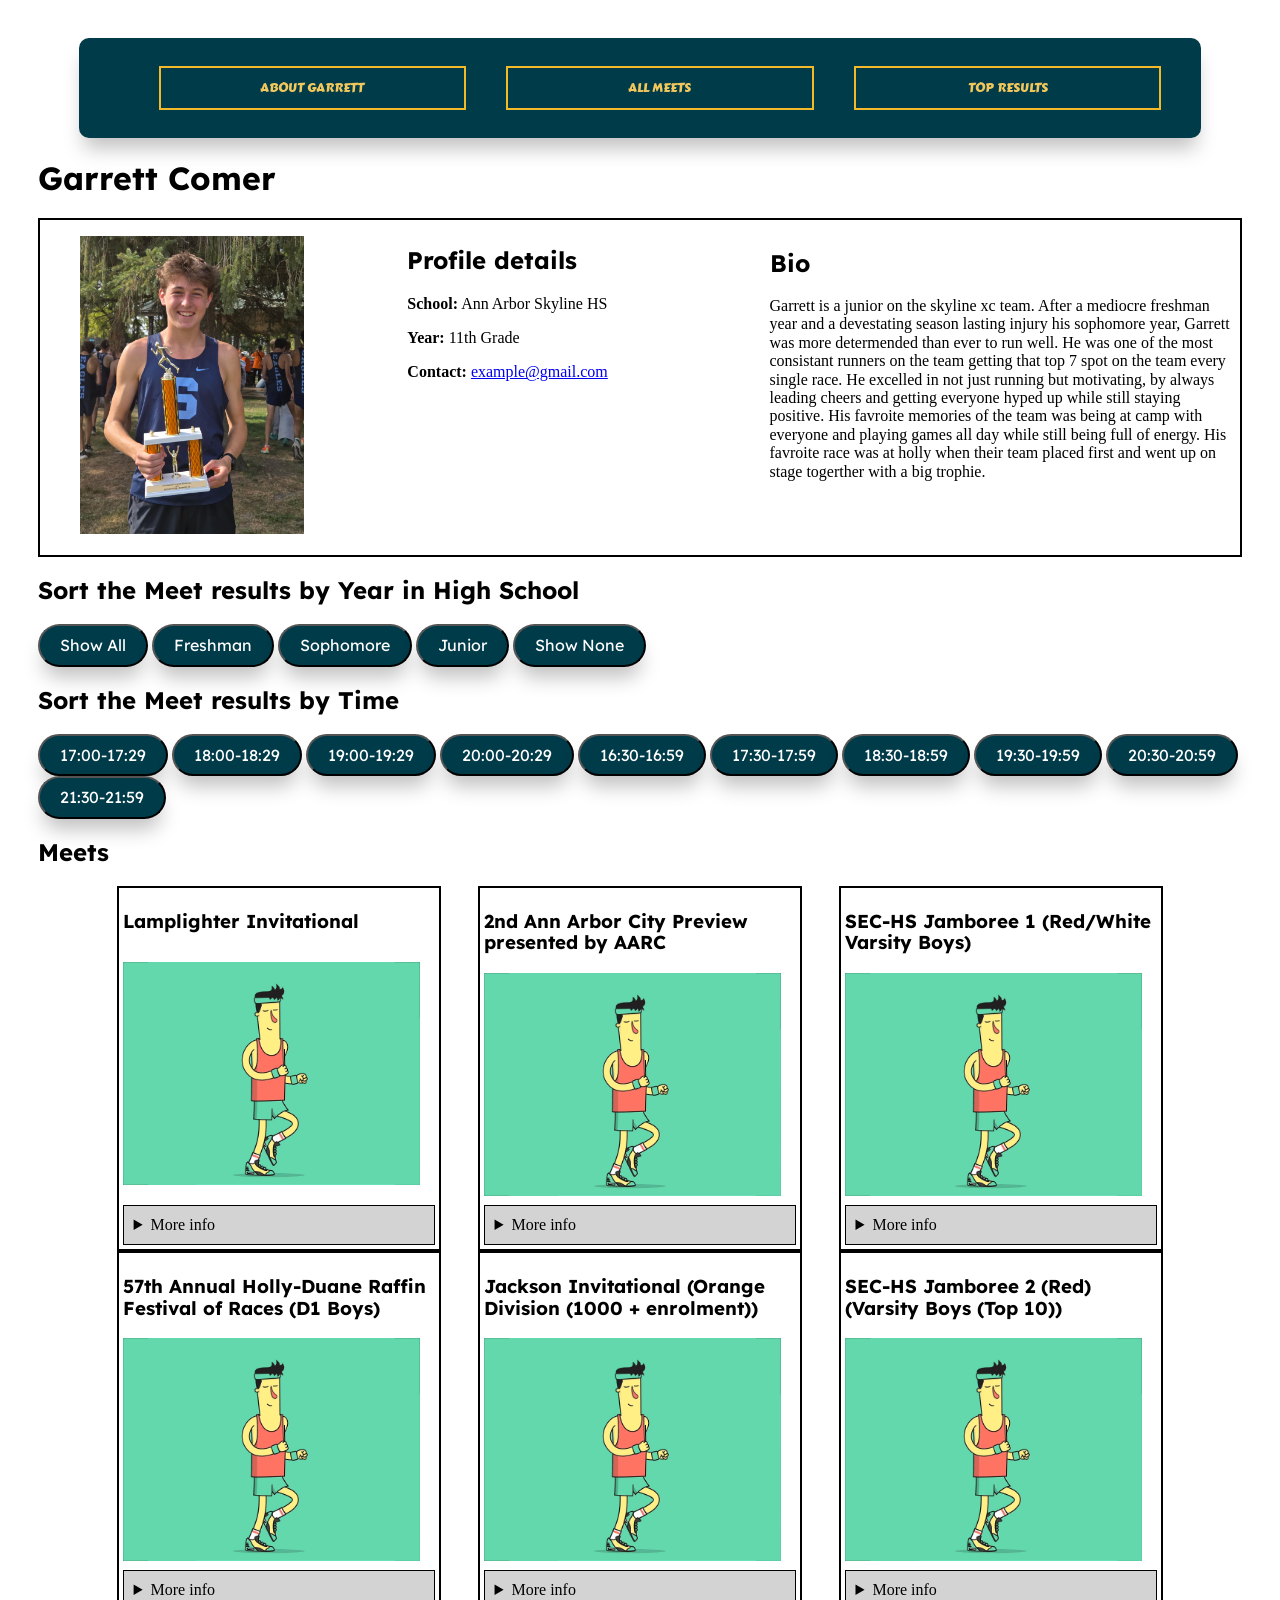
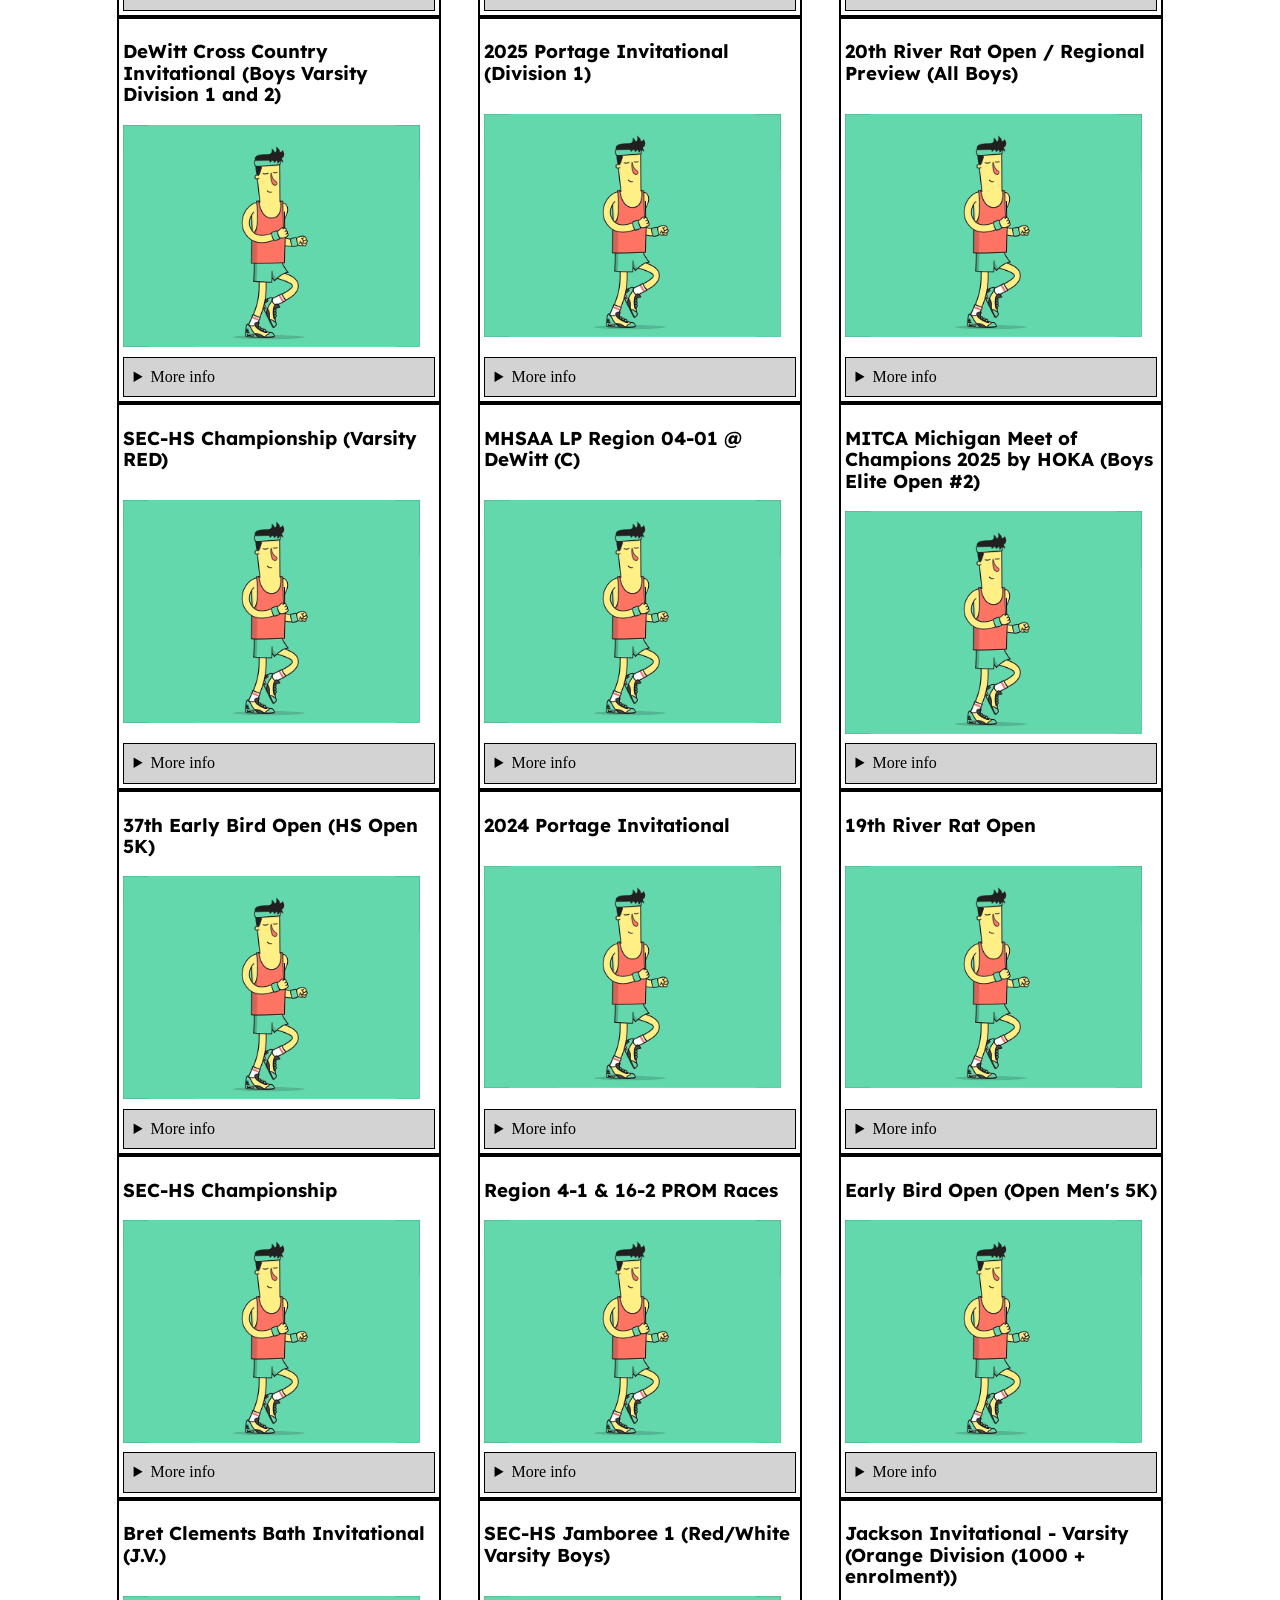
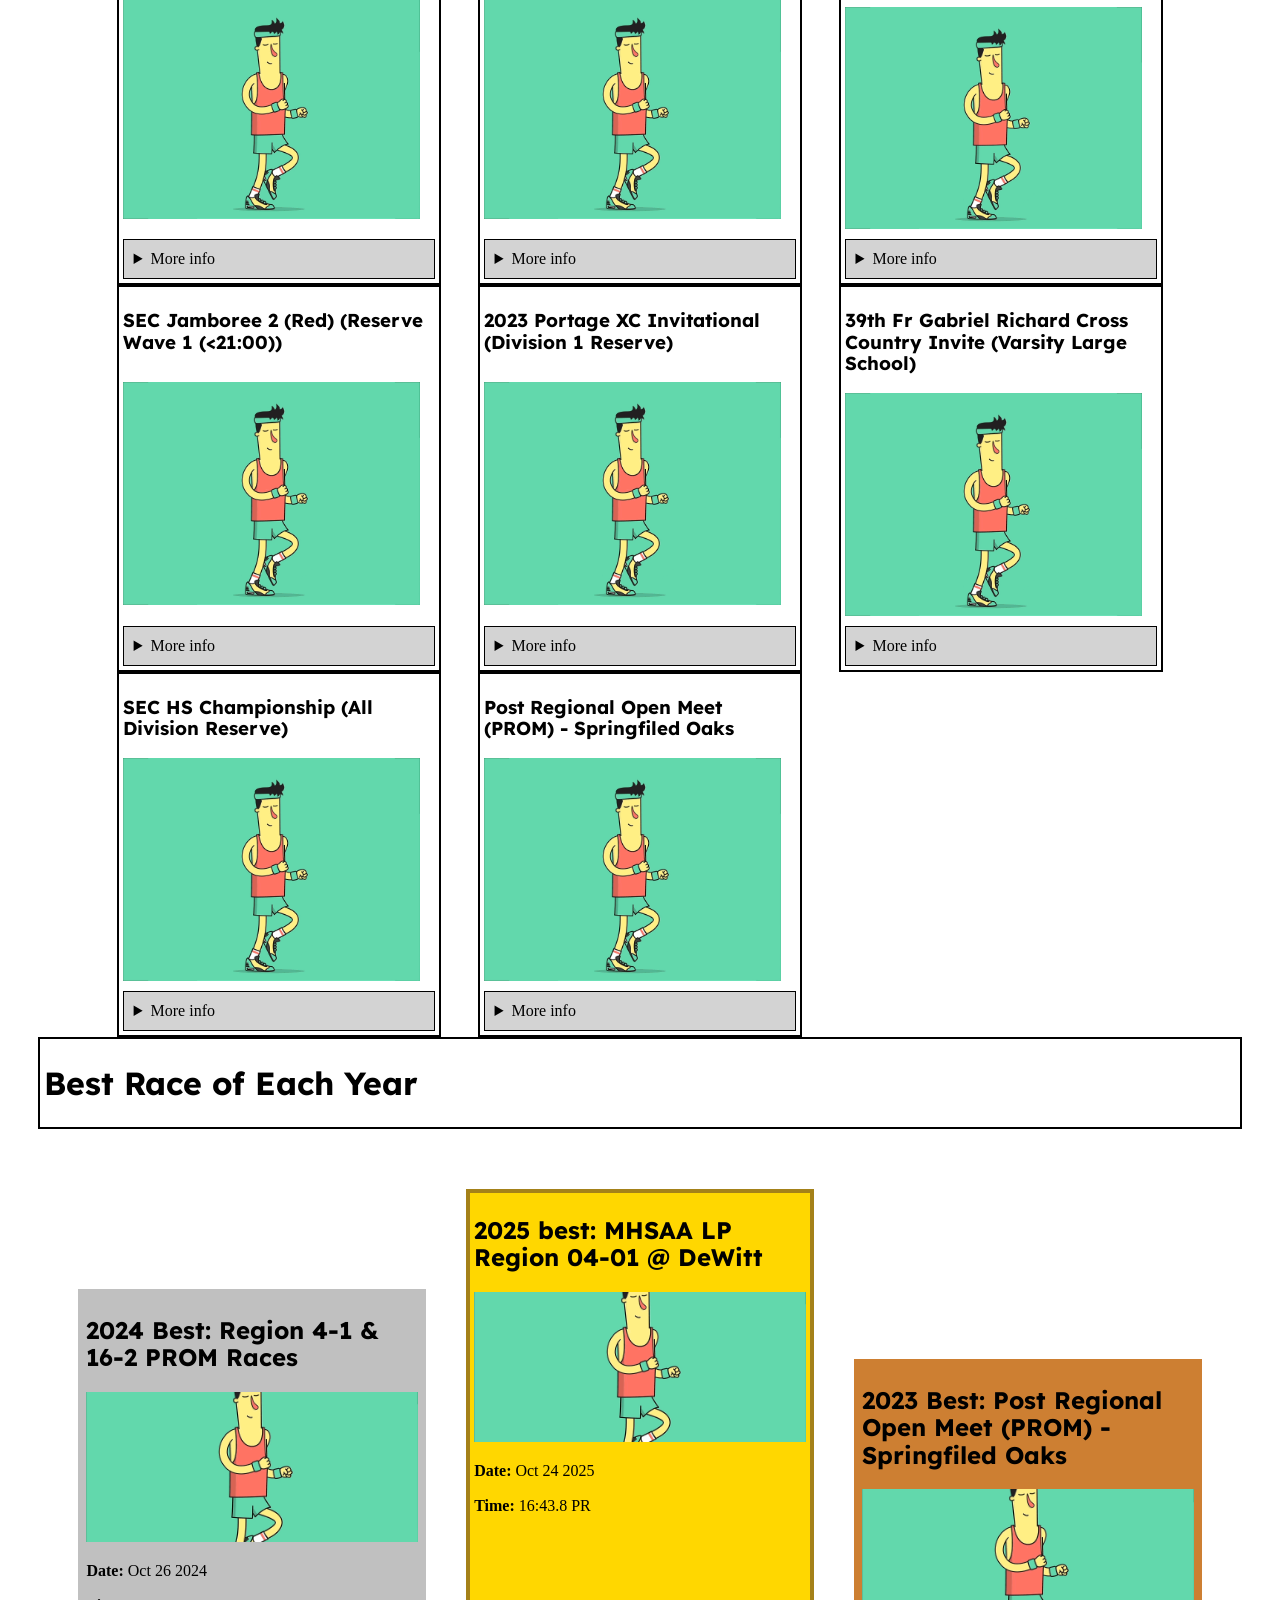
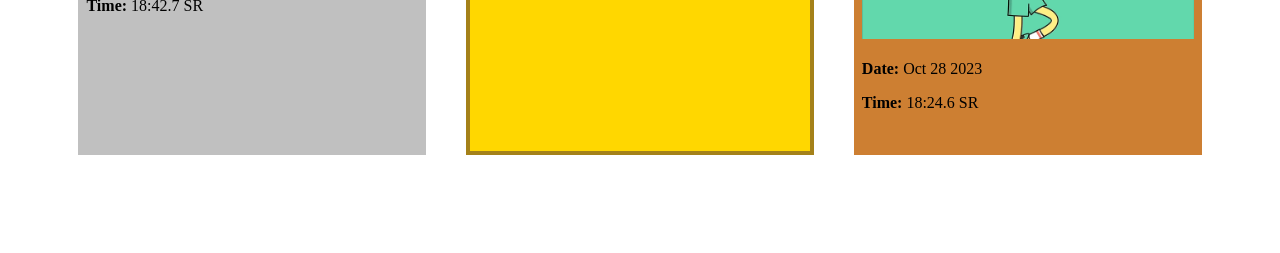
==== commit ac50e91c: "Update print statement from 'Hello' to 'Goodbye'" ====
--- a/index.html
+++ b/index.html
@@ -1,669 +1,647 @@
 
 <!doctype html>
 <html lang="en">
-
 <head>
   <meta charset="utf-8" />
   <meta name="viewport" content="width=device-width, initial-scale=1" />
-  <title>Anita Tsai — Strategy & UI/UX Experience Designer</title>
-  <meta name="description" content="Selected work, projects, and skills from Anita Tsai, a strategy and UI/UX experience designer." />
-  <meta name="author" content="Anita Tsai" />
-  <link rel="preconnect" href="https://fonts.googleapis.com" />
-  <link rel="preconnect" href="https://fonts.gstatic.com" crossorigin />
-  <link rel="stylesheet" href="https://fonts.googleapis.com/css2?family=Inter:wght@400;500;600;700&family=DM+Sans:wght@500;600;700&display=swap" />
-  <link rel="stylesheet" href="anitauiux.css" />
-  <link rel="shortcut icon" href="Headshot.png" type="image/png">
+  <link href='https://fonts.googleapis.com/css?family=Lexend' rel='stylesheet'>
+  <link href='https://fonts.googleapis.com/css?family=Carter One' rel='stylesheet'>
+  <link rel="shortcut icon" href="images/cover_photo.jpg" type="image/jpg">
+
+  <title>Garrett's Profile</title>
+  <link rel="stylesheet" href="css/reset.css" />
+  <link href="dist_lightbox//css/lightbox.css" rel="stylesheet" />
+  <link rel="stylesheet" href="css/style.css">
 
 </head>
 
-
-<body>
-  <!-- Background gradient blobs -->
-  <div class="bg-blobs" aria-hidden="true"><span></span></div>
-
-  <header class="header">
-    <nav class="nav" aria-label="Primary">
-      <a href="#" class="nav-brand" data-nav="work">Anita Tsai</a>
-      <div class="nav-links">
-        <button class="nav-link active" data-nav="work">Work</button>
-        <button class="nav-link" data-nav="about">About</button>
-      </div>
-    </nav>
+ <div class="skip"><a href="#main">Skip to All Meet Results</a></div>
+      
+  <nav>
+      <ul>
+      <li><a href= "#profile"> About Garrett</a></li>
+      <li><a href= "#main"> All meets</a></li>
+      <li><a href= "#podium"> Top Results</a></li>
+      </ul>
+  </nav>
+
+
+  <header>
+    <h1>Garrett Comer</h1>
+    <div id="profile-grid" class="profile-grid" >
+      
+      <figure>
+        <a href="./images/cover_photo.jpg" data-lightbox="race" data-title="Garrett's Profile Photo" data-alt="Portrait of the athlete.">
+        <img class="photo" src="./images/cover_photo.jpg" alt="Portrait of the athlete." />
+    </a>
+    </figure>
+       
+        <section>
+          <h2 id="profile-details-title">Profile details</h2>
+          <p><strong>School:</strong> Ann Arbor Skyline HS</p>
+          <p><strong>Year:</strong> 11th Grade</p>
+          <p><strong>Contact:</strong> <a href="#">example@gmail.com</a></p>
+        </section>
+
+      <section>
+          <h2 id="bio-title">Bio</h2>
+          <p>
+            Garrett is a junior on the skyline xc team. After a mediocre freshman year and a devestating season lasting injury his sophomore year, Garrett was more determended than ever to run well. He was one of the most consistant runners on the team getting that top 7 spot on the team every single race. He excelled in not just running but motivating, by always leading cheers and getting everyone hyped up while still staying positive. His favroite memories of the team was being at camp with everyone and playing games all day while still being full of energy. His favroite race was at holly when their team placed first and went up on stage togerther with a big trophie.
+          </p>
+      </section>
+      
+    </div>
   </header>
 
-  
-  <!-- ============================= -->
-  <!-- WORK PAGE                     -->
-  <!-- ============================= -->
-  <main id="page-work" class="page" aria-label="Work">
-
-    <!-- Hero -->
-    <section class="glass-card big">
-      <p class="hero-tag">Strategy & UI/UX Experience Designer</p>
-      <h1 class="hero-title">
-        I use behavioral insights and competitive strategy to decide what to build — then design interfaces people actually want to use.
-      </h1>
-      <p class="hero-sub">
-        MHCI candidate at Carnegie Mellon. Trained in cognitive science and decision research.
-        Fluent across Taipei and U.S. markets. I bridge research, strategy, and interaction design
-        for teams that care about rigor and craft.
-      </p>
-
-      <div class="contact-row">
-        <span class="chip">📍 Pittsburgh, PA</span>
-        <a class="chip" href="mailto:anitamt@umich.edu">✉ anitamt@umich.edu</a>
-        <a class="chip" href="tel:734-395-7410">📞 734-395-7410</a>
-      </div>
-
-      <div class="cta-row">
-        <a class="btn btn-primary" href="Anita_Tsai_Resume_UIUX.pdf" download class="button primary">Download Full Resume (PDF)</a>
-        <a class="btn btn-outline" href="https://github.com/anitamtsai" target="_blank" rel="noreferrer">GitHub ↗</a>
-        <a class="btn btn-outline" href="https://tinyurl.com/anitaprojects" target="_blank" rel="noreferrer">✨ Full Portfolio ↗</a>
-      </div>
+  <main id="main">
+       <div class="controls">
+        <div>
+          <h2> Sort the Meet results by Year in High School</h2>
+            <button type="button" class="control" data-filter="all">Show All</button>
+            <button type="button" class="control" data-filter=".freshman">Freshman</button>
+            <button type="button" class="control" data-filter=".sophomore">Sophomore</button>
+            <button type="button" class="control" data-filter=".junior">Junior</button>
+            <button type="button" class="control" data-filter="none">Show None</button>
+        </div>  
+        <div>
+            <h2> Sort the Meet results by Time</h2>
+            <button type="button" class="control" data-filter=".low-sev">17:00-17:29</button>
+            <button type="button" class="control" data-filter=".low-eighteen">18:00-18:29</button>
+            <button type="button" class="control" data-filter=".low-nine">19:00-19:29</button>
+            <button type="button" class="control" data-filter=".low-twenty">20:00-20:29</button>
+            <button type="button" class="control" data-filter=".high-six">16:30-16:59</button>
+            <button type="button" class="control" data-filter=".high-sev">17:30-17:59</button>
+            <button type="button" class="control" data-filter=".high-eighten">18:30-18:59</button>
+            <button type="button" class="control" data-filter=".high-nine">19:30-19:59</button>
+            <button type="button" class="control" data-filter=".high-twenty">20:30-20:59</button>
+            <button type="button" class="control" data-filter=".high-twentyone">21:30-21:59</button>
+
+        </div>
+        </div>
+
+    <section id="meets" class="meets">
+      <h2 id="meets-title">Meets</h2>
+
+      <div id="meet-grid" class="meet-grid">
+
+        <article class="meet-card mix low-sev junior">
+          <h3 id="meet-1-title">Lamplighter Invitational</h3>
+
+          <div class="spacer">
+            <a href="https://si339.github.io/ClientData/21615274/Lamplighter_2025.JPG" data-lightbox="meets" data-title="Lamplighter Invitational" data-alt="Garrett in a team photo for 2025 Lamplighter meet.">
+            <img src="https://si339.github.io/ClientData/21615274/Lamplighter_2025.JPG" alt="Garrett running on a lit-up track at the 2025 Lamplighter meet." loading="lazy" decoding="async">
+            </a>
+          </div>
+
+         <details>
+            <summary>More info</summary>
+
+          <div id="race-details-1" class="race-details">
+            <p><strong>Date:</strong> Aug 15 2025</p>
+            <p><strong>Time:</strong> 17:22.3</p>
+            <p><strong>Grade:</strong> 11</p>
+            <p><strong>Overall place:</strong> 35</p>
+          </div>
+          </details>
+        </article>
+
+        <article class="meet-card mix high-sev junior">
+          <h3 id="meet-2-title">2nd Ann Arbor City Preview presented by AARC</h3>
+
+          <div class="spacer">
+            <a href="https://si339.github.io/ClientData/21615274/2025AARC.jpg" data-lightbox="meets" data-title="2nd Ann Arbor City Preview" data-alt="Garrett running in 2nd Ann Arbor City Meet">
+            <img src="https://si339.github.io/ClientData/21615274/2025AARC.jpg" alt="Garrett at the 2025 2nd Ann Arbor City Preview running next to student of opposing team." loading="lazy" decoding="async">
+        </a>  
+        </div>
+
+
+         <details>
+            <summary>More info</summary>
+
+          <div id="race-details-2" class="race-details">
+            <p><strong>Date:</strong> Aug 27 2025</p>
+            <p><strong>Time:</strong> 17:40.1</p>
+            <p><strong>Grade:</strong> 11</p>
+            <p><strong>Overall place:</strong> 9</p>
+          </div>
+          </details>
+        </article>
+
+        <article class="meet-card mix high-six junior">
+          <h3 id="meet-3-title">SEC-HS Jamboree 1 (Red/White Varsity Boys)</h3>
+
+          <div class="spacer">
+            <img src="https://si339.github.io/ClientData/21615274/2025SEC_HSJamboree1.jpg" alt="Garrett is running ahead of 4 competitors at the 2025 SEC-HS Jamboree 1 Varsity meet." loading="lazy" decoding="async">
+          </div>
+
+         <details>
+            <summary>More info</summary>
+
+          <div id="race-details-3" class="race-details">
+            <p><strong>Date:</strong> Sep 9 2025</p>
+            <p><strong>Time:</strong> 16:55.1</p>
+            <p><strong>Grade:</strong> 11</p>
+            <p><strong>Overall place:</strong> 22</p>
+          </div>
+          </details>
+        </article>
+
+        <article class="meet-card mix high-sev junior">
+          <h3 id="meet-4-title">57th Annual Holly-Duane Raffin Festival of Races (D1 Boys)</h3>
+
+          <div class="spacer">
+            <img src="https://si339.github.io/ClientData/21615274/202557thHolly-Duane.jpg" alt="Garrett is running with crowd in the background at the 2025 57th Annual Holly-Duane Raffin Festival of Races." loading="lazy" decoding="async">
+          </div>
+
+         <details>
+            <summary>More info</summary>
+
+          <div id="race-details-4" class="race-details">
+            <p><strong>Date:</strong> Sep 13 2025</p>
+            <p><strong>Time:</strong> 16:58.4</p>
+            <p><strong>Grade:</strong> 11</p>
+            <p><strong>Overall place:</strong> 28</p>
+          </div>
+          </details>
+        </article>
+
+        <article class="meet-card mix high-six junior">
+          <h3 id="meet-5-title">Jackson Invitational (Orange Division (1000 + enrolment))</h3>
+
+          <div class="spacer">
+            <img src="https://raw.githubusercontent.com/vannesschia/SI338/main/images/skyline_logo.jpg"  alt="Photo from Jackson Invitational (Orange Division (1000 + enrolment))." loading="lazy" decoding="async">
+          </div>
+
+         <details>
+            <summary>More info</summary>
+
+          <div id="race-details-5" class="race-details">
+            <p><strong>Date:</strong> Sep 20 2025</p>
+            <p><strong>Time:</strong> 16:46.8</p>
+            <p><strong>Grade:</strong> 11</p>
+            <p><strong>Overall place:</strong> 81</p>
+          </div>
+          </details>
+        </article>
+
+        <article class="meet-card mix high-six junior">
+          <h3 id="meet-6-title">SEC-HS Jamboree 2 (Red) (Varsity Boys (Top 10))</h3>
+
+          <div class="spacer">
+            <img src="https://si339.github.io/ClientData/21615274/2025SEC_HSJamboree2.jpg" alt="Garrett racing on a field at the 2025 SEC-HS Jamboree 2 meet." loading="lazy" decoding="async">
+          </div>
+
+         <details>
+            <summary>More info</summary>
+
+          <div id="race-details-6" class="race-details">
+            <p><strong>Date:</strong> Sep 25 2025</p>
+            <p><strong>Time:</strong> 16:55.9</p>
+            <p><strong>Grade:</strong> 11</p>
+            <p><strong>Overall place:</strong> 23</p>
+          </div>
+          </details>
+        </article>
+
+        <article class="meet-card mix high-six junior">
+          <h3 id="meet-7-title">DeWitt Cross Country Invitational (Boys Varsity Division 1 and 2)</h3>
+
+          <div class="spacer">
+            <img src="https://si339.github.io/ClientData/21615274/2025DeWittXCInvitational.jpg" alt="Garrett running ahead of competitor at the 2025 DeWitt Cross Country Invitational." loading="lazy" decoding="async">
+          </div>
+
+         <details>
+            <summary>More info</summary>
+
+          <div id="race-details-7" class="race-details">
+            <p><strong>Date:</strong> Sep 27 2025</p>
+            <p><strong>Time:</strong> 16:55.4</p>
+            <p><strong>Grade:</strong> 11</p>
+            <p><strong>Overall place:</strong> 19</p>
+          </div>
+          </details>
+        </article>
+
+        <article class="meet-card mix high-six junior">
+          <h3 id="meet-8-title">2025 Portage Invitational (Division 1)</h3>
+
+          <div class="spacer">
+            <img src="https://si339.github.io/ClientData/21615274/2025PortageInvitational.jpg" alt="Garrett running with his teammate at the 2025 Portage Invitational meet." loading="lazy" decoding="async">
+          </div>
+
+         <details>
+            <summary>More info</summary>
+
+          <div id="race-details-8" class="race-details">
+            <p><strong>Date:</strong> Oct 4 2025</p>
+            <p><strong>Time:</strong> 16:49.8</p>
+            <p><strong>Grade:</strong> 11</p>
+            <p><strong>Overall place:</strong> 46</p>
+          </div>
+          </details>
+        </article>
+
+        <article class="meet-card mix low-sev junior">
+          <h3 id="meet-9-title">20th River Rat Open / Regional Preview (All Boys)</h3>
+
+          <div class="spacer">
+            <img src="https://si339.github.io/ClientData/21615274/2025_20thRiverRatOpen.jpg" alt="Garrett racing with four other competitors at the 2025 20th River Rat Open." loading="lazy" decoding="async">
+          </div>
+
+         <details>
+            <summary>More info</summary>
+
+          <div id="race-details-9" class="race-details">
+            <p><strong>Date:</strong> Oct 10 2025</p>
+            <p><strong>Time:</strong> 17:16.1</p>
+            <p><strong>Grade:</strong> 11</p>
+            <p><strong>Overall place:</strong> 20</p>
+          </div>
+          </details>
+        </article>
+
+        <article class="meet-card mix low-sev junior">
+          <h3 id="meet-10-title">SEC-HS Championship (Varsity RED)</h3>
+
+          <div class="spacer">
+            <img src="https://si339.github.io/ClientData/21615274/2025_SEC-HSChampionship.jpg" alt="Frontal view of Garrett running on a field at the 2025 SEC-HS Championship." loading="lazy" decoding="async">
+          </div>
+
+         <details>
+            <summary>More info</summary>
+
+          <div id="race-details-10" class="race-details">
+            <p><strong>Date:</strong> Oct 16 2025</p>
+            <p><strong>Time:</strong> 17:00.5</p>
+            <p><strong>Grade:</strong> 11</p>
+            <p><strong>Overall place:</strong> 19</p>
+          </div>
+          </details>
+        </article>
+
+        <article class="meet-card mix high-six junior">
+          <h3 id="meet-11-title">MHSAA LP Region 04-01 @ DeWitt (C)</h3>
+
+          <div class="spacer">
+            <img src="https://raw.githubusercontent.com/vannesschia/SI338/main/images/skyline_logo.jpg" alt="Photo from MHSAA LP Region 04-01 @ DeWitt (C)." loading="lazy" decoding="async">
+          </div>
+
+         <details>
+            <summary>More info</summary>
+
+          <div id="race-details-11" class="race-details">
+            <p><strong>Date:</strong> Oct 24 2025</p>
+            <p><strong>Time:</strong> 16:43.8 PR</p>
+            <p><strong>Grade:</strong> 11</p>
+            <p><strong>Overall place:</strong> 31</p>
+          </div>
+          </details>
+        </article>
+
+        <article class="meet-card mix high-six junior">
+          <h3 id="meet-12-title">MITCA Michigan Meet of Champions 2025 by HOKA (Boys Elite Open #2)</h3>
+
+          <div class="spacer">
+            <img src="https://raw.githubusercontent.com/vannesschia/SI338/main/images/skyline_logo.jpg" alt="Photo from MITCA Michigan Meet of Champions 2025 by HOKA (Boys Elite Open #2)." loading="lazy" decoding="async">
+          </div>
+
+         <details>
+            <summary>More info</summary>
+
+          <div id="race-details-12" class="race-details">
+            <p><strong>Date:</strong> Nov 8 2025</p>
+            <p><strong>Time:</strong> 16:44.5</p>
+            <p><strong>Grade:</strong> 11</p>
+            <p><strong>Overall place:</strong> 52</p>
+          </div>
+          </details>
+        </article>
+
+        <article class="meet-card mix high-twentyone sophomore">
+          <h3 id="meet-13-title">37th Early Bird Open (HS Open 5K)</h3>
+
+          <div class="spacer">
+            <img src="https://si339.github.io/ClientData/21615274/2024EarlyBirdOpen.jpg" alt="Garrett running ahead of two opponents at the 2024 Early Bird Open" loading="lazy" decoding="async">
+          </div>
+
+         <details>
+            <summary>More info</summary>
+
+          <div id="race-details-13" class="race-details">
+            <p><strong>Date:</strong> Aug 29 2024</p>
+            <p><strong>Time:</strong> 21:04.2</p>
+            <p><strong>Grade:</strong> 10</p>
+            <p><strong>Overall place:</strong> 160</p>
+          </div>
+          </details>
+        </article>
+
+        <article class="meet-card mix high-twentyone sophomore">
+          <h3 id="meet-14-title">2024 Portage Invitational</h3>
+
+          <div class="spacer">
+            <img src="https://raw.githubusercontent.com/vannesschia/SI338/main/images/skyline_logo.jpg" alt="Photo from 2024 Portage Invitational." loading="lazy" decoding="async">
+          </div>
+
+         <details>
+            <summary>More info</summary>
+
+          <div id="race-details-14" class="race-details">
+            <p><strong>Date:</strong> Oct 5 2024</p>
+            <p><strong>Time:</strong> 21:04.9</p>
+            <p><strong>Grade:</strong> 10</p>
+            <p><strong>Overall place:</strong> 318</p>
+          </div>
+          </details>
+        </article>
+
+        <article class="meet-card mix high-twenty sophomore">
+          <h3 id="meet-15-title">19th River Rat Open</h3>
+
+          <div class="spacer">
+            <img src="https://si339.github.io/ClientData/21615274/Garrett_RiverRat_2024.JPG" alt="Photo from 19th River Rat Open." loading="lazy" decoding="async">
+          </div>
+
+         <details>
+            <summary>More info</summary>
+
+          <div id="race-details-15" class="race-details">
+            <p><strong>Date:</strong> Oct 11 2024</p>
+            <p><strong>Time:</strong> 20:34.8</p>
+            <p><strong>Grade:</strong> 10</p>
+            <p><strong>Overall place:</strong> 99</p>
+          </div>
+          </details>
+        </article>
+
+        <article class="meet-card mix high-nine sophomore">
+          <h3 id="meet-16-title">SEC-HS Championship</h3>
+
+          <div class="spacer">
+            <img src="https://si339.github.io/ClientData/21615274/Garrett_SEC_2024.JPG" alt="Photo from SEC-HS Championship." loading="lazy" decoding="async">
+          </div>
+
+         <details>
+            <summary>More info</summary>
+
+          <div id="race-details-16" class="race-details">
+            <p><strong>Date:</strong> Oct 17 2024</p>
+            <p><strong>Time:</strong> 19:17.8</p>
+            <p><strong>Grade:</strong> 10</p>
+            <p><strong>Overall place:</strong> 49</p>
+          </div>
+          </details>
+        </article>
+
+        <article class="meet-card mix high-eighten sophomore">
+          <h3 id="meet-17-title">Region 4-1 &amp; 16-2 PROM Races</h3>
+
+          <div class="spacer">
+            <img src="https://raw.githubusercontent.com/vannesschia/SI338/main/images/skyline_logo.jpg" alt="Garrett running in front of a crowd on dirt at the 2024 Region 4-1 & 16-2 PROM Races" loading="lazy" decoding="async">
+          </div>
+
+         <details>
+            <summary>More info</summary>
+
+          <div id="race-details-17" class="race-details">
+            <p><strong>Date:</strong> Oct 26 2024</p>
+            <p><strong>Time:</strong> 18:42.7 SR</p>
+            <p><strong>Grade:</strong> 10</p>
+            <p><strong>Overall place:</strong> 23</p>
+          </div>
+          </details>
+        </article>
+
+        <article class="meet-card mix high-nine freshman">
+          <h3 id="meet-18-title">Early Bird Open (Open Men&#x27;s 5K)</h3>
+
+          <div class="spacer">
+            <img src="https://si339.github.io/ClientData/21615274/2023EarlyBirdOpen.jpg" alt="Garrett running in forest ahead of student of opposing team at the 2023 Early Bird Open" loading="lazy" decoding="async">
+          </div>
+
+         <details>
+            <summary>More info</summary>
+
+          <div id="race-details-18" class="race-details">
+            <p><strong>Date:</strong> Aug 31 2023</p>
+            <p><strong>Time:</strong> 19:45.4</p>
+            <p><strong>Grade:</strong> 9</p>
+            <p><strong>Overall place:</strong> 67</p>
+          </div>
+          </details>
+        </article>
+
+        <article class="meet-card mix low-nine freshman">
+          <h3 id="meet-19-title">Bret Clements Bath Invitational (J.V.)</h3>
+
+          <div class="spacer">
+            <img src="https://raw.githubusercontent.com/vannesschia/SI338/main/images/skyline_logo.jpg" alt="Garrett running at the 2023 Bret Clements Bath Invitational with people in the background" loading="lazy" decoding="async">
+          </div>
+
+         <details>
+            <summary>More info</summary>
+
+          <div id="race-details-19" class="race-details">
+            <p><strong>Date:</strong> Sep 9 2023</p>
+            <p><strong>Time:</strong> 19:16.3</p>
+            <p><strong>Grade:</strong> 9</p>
+            <p><strong>Overall place:</strong> 23</p>
+          </div>
+          </details>
+        </article>
+
+        <article class="meet-card mix low-nine freshman">
+          <h3 id="meet-20-title">SEC-HS Jamboree 1 (Red/White Varsity Boys)</h3>
+
+          <div class="spacer">
+            <img src="https://si339.github.io/ClientData/21615274/Garrett_SEC1_2023.jpg" alt="Photo from SEC-HS Jamboree 1 (Red/White Varsity Boys)." loading="lazy" decoding="async">
+          </div>
+
+         <details>
+            <summary>More info</summary>
+
+          <div id="race-details-20" class="race-details">
+            <p><strong>Date:</strong> Sep 13 2023</p>
+            <p><strong>Time:</strong> 19:22.2</p>
+            <p><strong>Grade:</strong> 9</p>
+            <p><strong>Overall place:</strong> 97</p>
+          </div>
+          </details>
+        </article>
+
+        <article class="meet-card mix high-eighten freshman">
+          <h3 id="meet-21-title">Jackson Invitational - Varsity (Orange Division (1000 + enrolment))</h3>
+
+          <div class="spacer">
+            <img src="https://si339.github.io/ClientData/21615274/Garrett_Jackson_2023.JPG" alt="Photo from Jackson Invitational - Varsity (Orange Division (1000 + enrolment))." loading="lazy" decoding="async">
+          </div>
+
+         <details>
+            <summary>More info</summary>
+
+          <div id="race-details-21" class="race-details">
+            <p><strong>Date:</strong> Sep 23 2023</p>
+            <p><strong>Time:</strong> 18:47.9</p>
+            <p><strong>Grade:</strong> 9</p>
+            <p><strong>Overall place:</strong> 206</p>
+          </div>
+          </details>
+        </article>
+
+        <article class="meet-card mix high-eighten freshman">
+          <h3 id="meet-22-title">SEC Jamboree 2 (Red) (Reserve Wave 1 (&lt;21:00))</h3>
+
+          <div class="spacer">
+            <img src="https://si339.github.io/ClientData/21615274/Garrett_SEC2_2023.JPG" alt="Photo from SEC Jamboree 2 (Red) (Reserve Wave 1 (<21:00))." loading="lazy" decoding="async">
+          </div>
+
+         <details>
+            <summary>More info</summary>
+
+          <div id="race-details-22" class="race-details">
+            <p><strong>Date:</strong> Sep 27 2023</p>
+            <p><strong>Time:</strong> 18:36.0</p>
+            <p><strong>Grade:</strong> 9</p>
+            <p><strong>Overall place:</strong> 21</p>
+          </div>
+          </details>
+        </article>
+
+        <article class="meet-card mix high-eighten freshman">
+          <h3 id="meet-23-title">2023 Portage XC Invitational (Division 1 Reserve)</h3>
+
+          <div class="spacer">
+            <img src="https://raw.githubusercontent.com/vannesschia/SI338/main/images/skyline_logo.jpg"  alt="Photo from 2023 Portage XC Invitational (Division 1 Reserve)." loading="lazy" decoding="async">
+          </div>
+
+         <details>
+            <summary>More info</summary>
+
+          <div id="race-details-23" class="race-details">
+            <p><strong>Date:</strong> Oct 7 2023</p>
+            <p><strong>Time:</strong> 18:47.1</p>
+            <p><strong>Grade:</strong> 9</p>
+            <p><strong>Overall place:</strong> 104</p>
+          </div>
+          </details>
+        </article>
+
+        <article class="meet-card mix low-twenty freshman">
+          <h3 id="meet-24-title">39th Fr Gabriel Richard Cross Country Invite (Varsity Large School)</h3>
+
+          <div class="spacer">
+            <img src="https://si339.github.io/ClientData/21615274/Garrett_GabrielRichard2023.jpg" alt="Photo from 39th Fr Gabriel Richard Cross Country Invite (Varsity Large School)." loading="lazy" decoding="async">
+          </div>
+
+         <details>
+            <summary>More info</summary>
+
+          <div id="race-details-24" class="race-details">
+            <p><strong>Date:</strong> Oct 14 2023</p>
+            <p><strong>Time:</strong> 20:06.6</p>
+            <p><strong>Grade:</strong> 9</p>
+            <p><strong>Overall place:</strong> 134</p>
+          </div>
+          </details>
+        </article>
+
+        <article class="meet-card mix low-nine freshman">
+          <h3 id="meet-25-title">SEC HS Championship (All Division Reserve)</h3>
+
+          <div class="spacer">
+            <img src="https://si339.github.io/ClientData/21615274/2023EarlyBirdOpen.jpg"  alt="Garrett pictured running in the forest at the 2023 SEC HS Championship" loading="lazy" decoding="async">
+          </div>
+
+         <details>
+            <summary>More info</summary>
+
+          <div id="race-details-25" class="race-details">
+            <p><strong>Date:</strong> Oct 19 2023</p>
+            <p><strong>Time:</strong> 19:21.8</p>
+            <p><strong>Grade:</strong> 9</p>
+            <p><strong>Overall place:</strong> 44</p>
+          </div>
+          </details>
+        </article>
+
+        <article class="meet-card mix low-eighteen freshman">
+          <h3 id="meet-26-title">Post Regional Open Meet (PROM) - Springfiled Oaks</h3>
+
+          <div class="spacer">
+            <img src="https://si339.github.io/ClientData/21615274/2023EarlyBirdOpen.jpg" alt="Garrett pictured crossing finish line with teammate at the 2023 Post Regional Open Meet" loading="lazy" decoding="async">
+          </div>
+
+         <details>
+            <summary>More info</summary>
+
+          <div id="race-details-26" class="race-details">
+            <p><strong>Date:</strong> Oct 28 2023</p>
+            <p><strong>Time:</strong> 18:24.6 SR</p>
+            <p><strong>Grade:</strong> 9</p>
+            <p><strong>Overall place:</strong> 13</p>
+          </div>
+          </details>
+        </article>
+        </div>
     </section>
 
-    <!-- How I Work -->
-    <section>
-      <div class="section-head"><span class="dot"></span><h2>How I work</h2></div>
-      <div class="grid grid-4">
-        <div class="glass-card lift process-card">
-          <div class="row"><div class="process-icon">🔍</div><span class="process-num">01</span></div>
-          <h3>Discover</h3>
-          <p>I start with behavior — interviews, analytics, and competitive scans — to find the real friction, not just the stated problem.</p>
-        </div>
-        <div class="glass-card lift process-card">
-          <div class="row"><div class="process-icon">🎯</div><span class="process-num">02</span></div>
-          <h3>Decide</h3>
-          <p>I turn research into a point of view: what to build, who it's for, and why it beats the status quo.</p>
-        </div>
-        <div class="glass-card lift process-card">
-          <div class="row"><div class="process-icon">🖱</div><span class="process-num">03</span></div>
-          <h3>Design</h3>
-          <p>From sitemaps to hi-fi prototypes, I design interfaces that feel obvious in hindsight and hold up under accessibility scrutiny.</p>
-        </div>
-        <div class="glass-card lift process-card">
-          <div class="row"><div class="process-icon">📈</div><span class="process-num">04</span></div>
-          <h3>Measure</h3>
-          <p>I close the loop with metrics — conversion, engagement, task success — so the next iteration is sharper than the last.</p>
-        </div>
-      </div>
-    </section>
-
-    <!-- Projects -->
-    <section>
-      <div class="section-head"><span class="dot"></span><h2>Selected Projects</h2></div>
-      <p class="section-desc">Each project follows the same arc: a problem, a behavioral insight, a strategic decision, and a measurable impact.</p>
-      <div class="grid grid-2">
-
-        <article class="glass-card lift project-card reveal">
-          <div class="top">
-            <div>
-              <p class="project-tag">End-to-End Product Design</p>
-              <h3>RISE Gym App</h3>
-            </div>
-            <span class="year-pill">2024</span>
-          </div>
-          <div class="metric-box">
-            <div class="metric-num">0-to-1 MVP</div>
-            <div class="metric-label">designed from user research to hi-fi prototype</div>
-          </div>
-          <div class="project-body">
-            <p><strong>Problem:</strong> Gym-goers struggle to find reliable workout partners, so motivation and consistency suffer.</p>
-            <p><strong>Insight:</strong> People don't just want a matching tool; they want accountability and safety signals before meeting a stranger.</p>
-            <p><strong>Decision:</strong> Designed a partner-matching flow with schedule sync, goal filters, and trust-building profile cues.</p>
-            <p><strong>Impact:</strong> Delivered a research-backed MVP prototype validated through user interviews and heuristic evaluation.</p>
-          </div>
-          <div class="tag-row">
-            <span class="tag">User Research</span><span class="tag">Figma</span><span class="tag">Prototyping</span><span class="tag">Heuristic Evaluation</span>
-          </div>
-        </article>
-
-        <article class="glass-card lift project-card reveal">
-          <div class="top">
-            <div>
-              <p class="project-tag">Product Strategy & Web Design</p>
-              <h3>WeMo Nexus</h3>
-            </div>
-            <span class="year-pill">2023</span>
-          </div>
-          <div class="metric-box">
-            <div class="metric-num">20%</div>
-            <div class="metric-label">demo-to-pilot conversion</div>
-          </div>
-          <div class="project-body">
-            <p><strong>Problem:</strong> WeMo's B2B scooter fleet solution needed a credible, bilingual digital presence for enterprise clients.</p>
-            <p><strong>Insight:</strong> Enterprise buyers needed to see scalability and local support, not just product specs.</p>
-            <p><strong>Decision:</strong> Built a WordPress site with clear service tiers, case-study proof points, and a Mandarin/English client journey.</p>
-            <p><strong>Impact:</strong> Managed a 250+ ICP pipeline, ran 30+ demos, and converted 20% of demos into paid pilots.</p>
-          </div>
-          <div class="tag-row">
-            <span class="tag">Product Management</span><span class="tag">WordPress</span><span class="tag">GTM</span><span class="tag">B2B</span>
-          </div>
-        </article>
-
-        <article class="glass-card lift project-card reveal">
-          <div class="top">
-            <div>
-              <p class="project-tag">Content Design & Growth</p>
-              <h3>Honors LSA Content Strategy</h3>
-            </div>
-            <span class="year-pill">2024 – 2026</span>
-          </div>
-          <div class="metric-box">
-            <div class="metric-num">172%</div>
-            <div class="metric-label">newsletter CTR lift</div>
-          </div>
-          <div class="project-body">
-            <p><strong>Problem:</strong> University newsletters were underperforming and failing to drive event attendance.</p>
-            <p><strong>Insight:</strong> Students clicked when content felt timely and personal, not institutional.</p>
-            <p><strong>Decision:</strong> Redesigned content hierarchy, subject-line testing, and channel cadence around audience micro-segments.</p>
-            <p><strong>Impact:</strong> Lifted newsletter CTR by 172%, grew Instagram following 1,000+, and increased event engagement 120%.</p>
-          </div>
-          <div class="tag-row">
-            <span class="tag">Analytics</span><span class="tag">Content Design</span><span class="tag">Growth</span>
-          </div>
-        </article>
-
-        <article class="glass-card lift project-card reveal">
-          <div class="top">
-            <div>
-              <p class="project-tag">Accessibility Audit</p>
-              <h3>SPOT Research Website</h3>
-            </div>
-            <span class="year-pill">2026</span>
-          </div>
-          <div class="metric-box">
-            <div class="metric-num">10+</div>
-            <div class="metric-label">WCAG violations remediated</div>
-          </div>
-          <div class="project-body">
-            <p><strong>Problem:</strong> A research lab website was excluding users with visual and motor impairments.</p>
-            <p><strong>Insight:</strong> Automated tools caught surface issues, but manual keyboard and screen-reader testing revealed the real barriers.</p>
-            <p><strong>Decision:</strong> Prioritized fixes by severity and user impact, then delivered a remediation roadmap the team could execute.</p>
-            <p><strong>Impact:</strong> Surfaced and resolved 10+ WCAG 2.1 AA violations using WAVE, aXe, and manual assistive-technology checks.</p>
-          </div>
-          <div class="tag-row">
-            <span class="tag">WCAG 2.1 AA</span><span class="tag">WAVE</span><span class="tag">aXe</span><span class="tag">Accessibility</span>
-          </div>
-        </article>
-
-      </div>
-    </section>
-
-    <!-- Experience -->
-    <section>
-      <div class="section-head"><span class="dot"></span><h2>Experience</h2></div>
-      <div class="exp-list">
-
-        <article class="glass-card exp-card">
-          <div class="exp-head">
-            <div>
-              <h3 class="exp-role">HMI Research Intern</h3>
-              <p class="exp-org">AUO Corporation</p>
-            </div>
-            <div>
-              <p class="exp-date">Jun – Aug 2026</p>
-              <p class="exp-location">Taipei, Taiwan</p>
-            </div>
-          </div>
-          <ul class="exp-bullets">
-            <li>Benchmarked 50+ global automotive brands on AI-powered HMI features, vehicle ecosystems, and display technologies.</li>
-            <li>Built large-scale Figma research repositories documenting vehicle UX patterns, feature landscapes, and user journeys.</li>
-            <li>Evaluated emerging display, sensor, and AI-assistant technologies for intuitive, context-aware in-vehicle experiences.</li>
-          </ul>
-        </article>
-
-        <article class="glass-card exp-card">
-          <div class="exp-head">
-            <div>
-              <h3 class="exp-role">Digital Consultant Intern</h3>
-              <p class="exp-org">Google Community Leaders Program</p>
-            </div>
-            <div>
-              <p class="exp-date">Aug 2024 – May 2026</p>
-              <p class="exp-location">Ann Arbor, MI</p>
-            </div>
-          </div>
-          <ul class="exp-bullets">
-            <li>Ran discovery interviews and needs assessments with 150+ nonprofits and SMBs to find usability gaps and engagement drop-offs.</li>
-            <li>Facilitated 30+ workshops turning Google Analytics data, SEO heuristics, and GBP insights into audience strategies.</li>
-            <li>Led 3 end-to-end consulting engagements with usability audits, navigation restructures, and annotated recommendations.</li>
-          </ul>
-        </article>
-
-        <article class="glass-card exp-card">
-          <div class="exp-head">
-            <div>
-              <h3 class="exp-role">Product Management Intern</h3>
-              <p class="exp-org">WeMo Scooters</p>
-            </div>
-            <div>
-              <p class="exp-date">Jun – Aug 2023</p>
-              <p class="exp-location">Taipei, Taiwan</p>
-            </div>
-          </div>
-          <ul class="exp-bullets">
-            <li>Designed and launched WeMoNexus (wemonexus.com) in WordPress, defining sitemap, content hierarchy, and component reuse.</li>
-            <li>Produced client-facing pitch decks with hi-fidelity layouts aligned to enterprise stakeholder mental models.</li>
-            <li>Built and managed a 250+ ICP prospect pipeline, ran 30+ demos, and achieved a 20% demo-to-pilot conversion.</li>
-          </ul>
-        </article>
-
-        <article class="glass-card exp-card">
-          <div class="exp-head">
-            <div>
-              <h3 class="exp-role">Risk Advisory Intern</h3>
-              <p class="exp-org">Deloitte</p>
-            </div>
-            <div>
-              <p class="exp-date">Jun – Aug 2024</p>
-              <p class="exp-location">Taipei, Taiwan</p>
-            </div>
-          </div>
-          <ul class="exp-bullets">
-            <li>Designed 5 client-facing ESG compliance frameworks across 7 industries (EU CSRD, TCFD, SEC climate rules).</li>
-            <li>Benchmarked environmental disclosures across 30+ global telecoms and co-developed a tailored ESG improvement roadmap.</li>
-            <li>Restructured 200+ SigmaPro product entries with standardized taxonomy to support Scope 3 emissions audits.</li>
-          </ul>
-        </article>
-
-        <article class="glass-card exp-card">
-          <div class="exp-head">
-            <div>
-              <h3 class="exp-role">Market Strategy Intern</h3>
-              <p class="exp-org">Amphenol Communication Solutions</p>
-            </div>
-            <div>
-              <p class="exp-date">Aug 2022 – Jun 2023</p>
-              <p class="exp-location">Taipei, Taiwan</p>
-            </div>
-          </div>
-          <ul class="exp-bullets">
-            <li>Analyzed Salesforce CRM data to identify top-performing contact segments and inform outreach strategy.</li>
-            <li>Ran message testing that lifted email reply rates 15% and drove a 30% increase in new client acquisition.</li>
-            <li>Built a GTM playbook covering product positioning, pricing tiers, and competitive differentiation for two hardware lines.</li>
-          </ul>
-        </article>
-
-      </div>
-    </section>
-
-    <!-- Skills -->
-    <section>
-      <div class="section-head"><span class="dot"></span><h2>Skills</h2></div>
-      <div class="grid grid-4">
-        <div class="glass-card lift skill-card">
-          <h3>Analytical</h3>
-          <ul class="skill-tags">
-            <li class="skill-tag">Competitive Benchmarking</li>
-            <li class="skill-tag">User Research</li>
-            <li class="skill-tag">Data Synthesis</li>
-            <li class="skill-tag">Google Analytics</li>
-            <li class="skill-tag">SPSS</li>
-          </ul>
-        </div>
-        <div class="glass-card lift skill-card">
-          <h3>Strategy & Comms</h3>
-          <ul class="skill-tags">
-            <li class="skill-tag">Stakeholder Presentations</li>
-            <li class="skill-tag">GTM Strategy</li>
-            <li class="skill-tag">Client Advisory</li>
-            <li class="skill-tag">Figma</li>
-            <li class="skill-tag">Journey Mapping</li>
-          </ul>
-        </div>
-        <div class="glass-card lift skill-card">
-          <h3>Development</h3>
-          <ul class="skill-tags">
-            <li class="skill-tag">HTML5</li><li class="skill-tag">CSS3</li><li class="skill-tag">SCSS</li>
-            <li class="skill-tag">JavaScript</li><li class="skill-tag">RWD</li><li class="skill-tag">WordPress</li>
-            <li class="skill-tag">Webflow</li><li class="skill-tag">Python</li>
-          </ul>
-        </div>
-        <div class="glass-card lift skill-card">
-          <h3>Languages</h3>
-          <ul class="skill-tags">
-            <li class="skill-tag">Native English</li>
-            <li class="skill-tag">Native Mandarin</li>
-          </ul>
-        </div>
-      </div>
-    </section>
-
-    <!-- Education -->
-    <section>
-      <div class="section-head"><span class="dot"></span><h2>Education</h2></div>
-      <div class="edu-list">
-        <div class="glass-card edu-card">
-          <div class="exp-head">
-            <div>
-              <h3 class="exp-role">Master of Human-Computer Interaction</h3>
-              <p class="exp-org">Carnegie Mellon University</p>
-            </div>
-            <p class="exp-date">Expected May 2027</p>
-          </div>
-        </div>
-        <div class="glass-card edu-card">
-          <div class="exp-head">
-            <div>
-              <h3 class="exp-role">B.S. Honors Cognitive Science (Decision Track) & Honors Psychology</h3>
-              <p class="exp-org">University of Michigan — Minor in User Experience</p>
-            </div>
-            <p class="exp-date">Aug 2023 – May 2026</p>
-          </div>
-          <p class="edu-note">GPA: 3.9/4.0 · Distinction · University Honors · James B. Angell Scholar · Donna Wessel Walker Award</p>
-        </div>
-      </div>
-    </section>
-
-    <!-- Footer CTA -->
-    <section>
-      <div class="glass-card cta-block">
-        <h2>Let's build something thoughtful together.</h2>
-        <p>I'm currently open to strategy and UI/UX experience design roles. If my work resonates, I'd love to connect.</p>
-        <div class="cta-row">
-          <a class="btn btn-primary" href="mailto:anitamt@umich.edu">✉ Email me</a>
-          <button class="btn btn-outline" data-nav="about">More about me</button>
-        </div>
-      </div>
-    </section>
-
+
+    <section id="podium">
+    <div> 
+      <article> <h1 id="podium">Best Race of Each Year </h1> </article>
+    </div>
+      <div class="podium">
+      <article class="gold box">
+        <h2 id="meet-11-title"> 2025 best: MHSAA LP Region 04-01 @ DeWitt</h2>
+    
+          <div class="spacer">
+            <img src="https://raw.githubusercontent.com/vannesschia/SI338/main/images/skyline_logo.jpg" alt="Photo from MHSAA LP Region 04-01 @ DeWitt (C)." loading="lazy" decoding="async">
+          </div>
+     
+          <div id="race-details-11" class="race-details">
+            <p><strong>Date:</strong> Oct 24 2025</p>
+            <p><strong>Time:</strong> 16:43.8 PR</p>
+          </div>
+</article>
+<article class = "silver box">
+          <h2 id="meet-17-title"> 2024 Best: Region 4-1 & 16-2 PROM Races</h2>
+          <div class="spacer">
+            <img src="https://raw.githubusercontent.com/vannesschia/SI338/main/images/skyline_logo.jpg" alt="Garrett running in front of a crowd on dirt at the 2024 Region 4-1 & 16-2 PROM Races" loading="lazy" decoding="async">
+          </div>
+        
+          <div id="race-details-17" class="race-details">
+            <p><strong>Date:</strong> Oct 26 2024</p>
+            <p><strong>Time:</strong> 18:42.7 SR</p>
+           
+          </div>
+</article>
+<article class = "bronze box">
+          <h2 id="meet-26-title"> 2023 Best: Post Regional Open Meet (PROM) - Springfiled Oaks</h2>
+            <div class="spacer">
+            <img src="https://si339.github.io/ClientData/21615274/2023EarlyBirdOpen.jpg" alt="Garrett pictured crossing finish line with teammate at the 2023 Post Regional Open Meet" loading="lazy" decoding="async">
+          </div>
+           
+          <div id="race-details-26" class="race-details">
+            <p><strong>Date:</strong> Oct 28 2023</p>
+            <p><strong>Time:</strong> 18:24.6 SR</p>
+           
+          </div>
+          </article>
+          </div>
+      </section>  
+         
   </main>
 
-  <!-- ============================= -->
-  <!-- ABOUT PAGE                    -->
-  <!-- ============================= -->
-  <main id="page-about" class="page" aria-label="About" hidden>
-
-    <!-- Interactive intro -->
-    <section class="glass-card big">
-      <p class="hero-tag" style="color: var(--muted-fg); letter-spacing: 0.15em;">About</p>
-      <h1 class="hero-title" style="font-size: clamp(1.75rem, 4vw, 3rem);">
-        I design at the intersection of
-        <span class="phrase-chip" data-phrase="feel" data-active="true" tabindex="0" role="button">what people feel</span>,
-        <span class="phrase-chip" data-phrase="systems" tabindex="0" role="button">what systems allow</span>, and
-        <span class="phrase-chip" data-phrase="business" tabindex="0" role="button">what business needs</span>.
-      </h1>
-
-      <div id="detail-panel" class="detail-panel">
-        <div class="detail-icon" id="detail-icon">💗</div>
-        <div>
-          <p class="detail-label" id="detail-label">What people feel</p>
-          <p class="detail-body" id="detail-body">Emotion drives behavior long before logic does. I lean on interviews, ethnography, and behavioral research to understand the messy human side — what people trust, what frustrates them, what they'll actually do (not just what they say).</p>
-        </div>
-      </div>
-      <p class="hint">Hover or tap each phrase to see how I think about it.</p>
-    </section>
-
-    
-    <!-- Background + Who -->
-    <section class="about-grid">
-      <!-- <img class="photo" src="./Headshot.png" alt="Headshot of Anita Tsai." /> -->
-      <img class="glass-card about-card reveal" src="./Headshot.png" alt="Headshot of Anita Tsai." />
-
-      <div class="glass-card about-card reveal">
-        <div class="section-head" style="margin-bottom: 0;"><span class="dot"></span><h2>Background</h2></div>
-        <p>I grew up between Taipei and the U.S., which taught me early that the same interface can mean very different things depending on context, culture, and habit. That curiosity led me to the University of Michigan, where I studied Cognitive Science and Psychology with a Decision focus and a minor in User Experience.</p>
-        <p>My research background in behavioral decision-making — studying present bias and loss aversion in sick-leave choices — shaped how I think about design: people don't always act rationally, but their behavior is predictable if you look closely. Good design meets them where they are.</p>
-        <p>Now, as an MHCI candidate at Carnegie Mellon, I'm deepening my craft in research, strategy, and interaction design while continuing to work across product management, consulting, and in-vehicle experience research.</p>
-      </div>
-    </section>
-
-
-     
-    <!-- Why -->
-    <section>
-      <div class="glass-card big reveal">
-        <div class="section-head"><span class="dot"></span><h2>Why Strategy & UI/UX?</h2></div>
-        <div class="why-cols">
-          <div>
-            <h3>I like clarity</h3>
-            <p>The best strategy work makes messy problems legible. I enjoy taking competing priorities, scattered research, and ambiguous constraints and turning them into a clear point of view.</p>
-          </div>
-          <div>
-            <h3>I care about impact</h3>
-            <p>UI/UX is where intent becomes behavior. A small change in navigation, wording, or feedback can change whether someone completes a task, trusts a product, or feels included.</p>
-          </div>
-          <div>
-            <h3>I love the in-between</h3>
-            <p>My sweet spot sits between research and design, between business goals and user needs. That's where the most interesting problems live.</p>
-          </div>
-        </div>
-      </div>
-    </section>
-<!-- What I Like (Interactive 3D Flip Cards) -->
-    <section>
-      <div class="section-head"><span class="dot"></span><h2>What I Like</h2>
-      <p> Hover over the image to see a short explanation why these are my hobbies!</p>
-      </div>
-
-      <div class="grid grid-3">
+  <script src="js/garrett.js"></script>
+  <script src="js/dist/mixitup.min.js"></script>
+  <script src="dist_lightbox/js/lightbox-plus-jquery.min.js"></script>
+
+
+  <script>
+            var containerEl = document.querySelector('.meet-grid');
+
+            var mixer = mixitup(containerEl);
+        </script>
         
-        <!-- Card 1: Pilates / Fitness -->
-        <div class="flip-card reveal">
-          <div class="flip-card-inner">
-            <div class="flip-card-front glass-card">
-              <div class="flip-image-area">
-                <img src="pilates.png" alt="Pilates workout setup" />
-                <div class="flip-icon-badge">☕</div>
-              </div>
-              <div class="flip-front-content">
-                <h3>Pilates (with matcha)</h3>
-                <p>Movement keeps me grounded; matcha keeps it enjoyable.</p>
-              </div>
-            </div>
-            <div class="flip-card-back glass-card">
-              <span class="back-accent-icon">☕</span>
-              <h3>Why I Love It</h3>
-              <p>I love the way my body and posture change after my morning workouts! It sets a structured, focused baseline before diving into complex interaction design mapping sessions.</p>
-            </div>
-          </div>
-        </div>
-
-        <!-- Card 2: Baking -->
-        <div class="flip-card reveal">
-          <div class="flip-card-inner">
-            <div class="flip-card-front glass-card">
-              <div class="flip-image-area">
-                <img src="cake.png" alt="a cake I baked" />
-                <div class="flip-icon-badge">💗</div>
-              </div>
-              <div class="flip-front-content">
-                <h3>Baking!!</h3>
-                <p>I love the iteration that happens in the kitchen!</p>
-              </div>
-            </div>
-            <div class="flip-card-back glass-card">
-              <span class="back-accent-icon">💗</span>
-              <h3>Why I Love It</h3>
-              <p>Research, prototype, taste, iterate. My best culinary variations come from functional improvisation, matching ingredients the same way I structure interface patterns.</p>
-            </div>
-          </div>
-        </div>
-
-        <!-- Card 3: photos -->
-        <div class="flip-card reveal">
-          <div class="flip-card-inner">
-            <div class="flip-card-front glass-card">
-              <div class="flip-image-area">
-                <img src="photos.JPG" alt="picture of mount fuji" />
-                <div class="flip-icon-badge">💬</div>
-              </div>
-              <div class="flip-front-content">
-                <h3>Photos</h3>
-                <p>I love to take photos.</p>
-              </div>
-            </div>
-            <div class="flip-card-back glass-card">
-              <span class="back-accent-icon">💬</span>
-              <h3>Why I Love It</h3>
-              <p>I love taking photos of different scenaries as well getting taken photo of -- could you tell from me being a model? </p>
-            </div>
-          </div>
-        </div>
-
-        <!-- Card 4: modeling -->
-        <div class="flip-card reveal">
-          <div class="flip-card-inner">
-            <div class="flip-card-front glass-card">
-              <div class="flip-image-area">
-                <img src="modeling.png" alt="Exhibition spatial layouts" />
-                <div class="flip-icon-badge">🎵</div>
-              </div>
-              <div class="flip-front-content">
-                <h3>Modelings</h3>
-                <p> I love modeling - building confidence from being a good community is everything!! </p>
-              </div>
-            </div>
-            <div class="flip-card-back glass-card">
-              <span class="back-accent-icon">🎵</span>
-              <h3>Why I Love It</h3>
-              <p> I used to have low self-confidence because I had severe acnes. Through modeling, I started appreciating the other features and skills that I have and learned to not dwell on some of the flaws I may have!</p>
-            </div>
-          </div>
-        </div>
-
-        <!-- Card 5: Travel -->
-        <div class="flip-card reveal">
-          <div class="flip-card-inner">
-            <div class="flip-card-front glass-card">
-              <div class="flip-image-area">
-                <img src="iceland.JPG" alt="Anita next to an ice cave in Iceland" />
-                <div class="flip-icon-badge">🧭</div>
-              </div>
-              <div class="flip-front-content">
-                <h3>Travel & observation</h3>
-                <p>Moving between global places reminds me that context is absolutely everything.</p>
-              </div>
-            </div>
-            <div class="flip-card-back glass-card">
-              <span class="back-accent-icon">🧭</span>
-              <h3>Why I Love It</h3>
-              <p>I love going to new places and trying new activities! In the photo was me after a 7 hour ice cave hike!! It was super tiring but super rewarding to see. I would love to go to Switzerland next!</p>
-            </div>
-          </div>
-        </div>
-
-        <!-- Card 6: Sitcom -->
-        <div class="flip-card reveal">
-          <div class="flip-card-inner">
-            <div class="flip-card-front glass-card">
-              <div class="flip-image-area">
-                <img src="modern_family.png" alt="Modern Family" />
-                <div class="flip-icon-badge">🧠</div>
-              </div>
-              <div class="flip-front-content">
-                <h3>Shows</h3>
-                <p>My favorite way to relax after a long day is watching a show -- specifically sitcom if it is a bad day!</p>
-              </div>
-            </div>
-            <div class="flip-card-back glass-card">
-              <span class="back-accent-icon">🧠</span>
-              <h3>My favorite shows</h3>
-              <p> I love watching sitcoms! My favorite show is split between Desperate wife and Modern Family! Fun fact: when you binge-watch a 20-minute show, you experience a character's entire arc of conflict and resolution in a compressed timeframe. This triggers a neurological reward system, providing a safe, satisfying sense of completion and life progress that can be hard to find in the real world.
-            </div>
-          </div>
-        </div>
-
-      </div>
-    </section>
-
-    <!-- Quote -->
-
-     <section id="contact">
-      
-    </section>
-    <section>
-      <div class="glass-card quote">
-       <h1>Contact</h1>
-      <a class="btn btn-primary" href="mailto:anitatsa@andrew.cmu.edu">email me</a>
-
-      <a class="btn btn-primary"href="https://www.linkedin.com/in/anitamariannetsai/" target="_blank" > linkedin </a>
-        
-      <a class="btn btn-primary"href="https://github.com/anitamtsai" target="_blank" > github </a>
-      </div>
-    </section>
-
-  </main>
-
-  <!-- Small script: page nav + phrase-chip interaction + scroll reveal -->
-  <script>
-    // --- Page switcher (Work / About) ---
-    const pages = {
-      work:  document.getElementById('page-work'),
-      about: document.getElementById('page-about'),
-    };
-    const navBtns = document.querySelectorAll('[data-nav]');
-    function showPage(name) {
-      Object.entries(pages).forEach(([k, el]) => { el.hidden = (k !== name); });
-      document.querySelectorAll('.nav-link').forEach(btn => {
-        btn.classList.toggle('active', btn.dataset.nav === name);
-      });
-      window.scrollTo({ top: 0, behavior: 'instant' in window ? 'instant' : 'auto' });
-      observeReveal();
-    }
-    navBtns.forEach(btn => btn.addEventListener('click', (e) => {
-      e.preventDefault();
-      showPage(btn.dataset.nav);
-    }));
-
-    // --- About: phrase chip interactive detail ---
-    const phrases = {
-      feel: {
-        color: 'var(--coral)', icon: '💗', label: 'What people feel',
-        body: "Emotion drives behavior long before logic does. I lean on interviews, ethnography, and behavioral research to understand the messy human side — what people trust, what frustrates them, what they'll actually do (not just what they say)."
-      },
-      systems: {
-        color: 'var(--sage)', icon: '🧭', label: 'What systems allow',
-        body: "Great design respects constraints — technical, organizational, cultural. I work closely with engineers, PMs, and stakeholders to design solutions that ship, scale, and hold up in the real world."
-      },
-      business: {
-        color: '#5b6bd6', icon: '🧠', label: 'What business needs',
-        body: "Design without strategy is decoration. I anchor every project in a business point of view — market signals, competitive positioning, and metrics that matter — so craft translates into outcomes."
-      }
-    };
-    const chips = document.querySelectorAll('.phrase-chip');
-    const panel = document.getElementById('detail-panel');
-    const iconEl = document.getElementById('detail-icon');
-    const labelEl = document.getElementById('detail-label');
-    const bodyEl = document.getElementById('detail-body');
-
-    function activatePhrase(key) {
-      const p = phrases[key]; if (!p) return;
-      chips.forEach(c => {
-        const active = c.dataset.phrase === key;
-        c.dataset.active = active;
-        c.style.setProperty('--phrase-color', phrases[c.dataset.phrase].color);
-      });
-      iconEl.textContent = p.icon;
-      iconEl.style.background = `color-mix(in oklab, ${p.color} 18%, transparent)`;
-      iconEl.style.color = p.color;
-      labelEl.textContent = p.label;
-      labelEl.style.color = p.color;
-      bodyEl.textContent = p.body;
-      panel.style.borderColor = `color-mix(in oklab, ${p.color} 40%, var(--border))`;
-      panel.style.animation = 'none'; panel.offsetHeight; panel.style.animation = '';
-    }
-    chips.forEach(chip => {
-      chip.style.setProperty('--phrase-color', phrases[chip.dataset.phrase].color);
-      ['mouseenter', 'focus', 'click'].forEach(ev =>
-        chip.addEventListener(ev, () => activatePhrase(chip.dataset.phrase))
-      );
-    });
-
-    // --- Reveal on scroll ---
-    let io;
-    function observeReveal() {
-      if (io) io.disconnect();
-      io = new IntersectionObserver((entries) => {
-        entries.forEach(e => { if (e.isIntersecting) { e.target.classList.add('is-visible'); io.unobserve(e.target); } });
-      }, { threshold: 0.15 });
-      document.querySelectorAll('.reveal').forEach(el => {
-        if (!el.closest('[hidden]')) io.observe(el);
-      });
-    }
-    observeReveal();
-  </script>
 </body>
 </html>
-
--- a/css/style.css
+++ b/css/style.css
@@ -0,0 +1,338 @@
+
+body{
+    box-sizing: border-box;
+    margin: 1%;
+    padding: 2%;
+    line-height: 1.15;
+}
+
+html{
+    scroll-behavior: smooth;
+}
+/*found font from online - google search for fonts */
+
+h1,h2 {
+    font-family: 'Lexend';
+
+}
+h3{
+    font-family:'Lexend';
+}
+
+.profile-grid{
+    border: 2px solid black;
+    margin:auto;
+}
+.profile-grid section{
+    padding: 2%;
+}
+
+/*talked to Colleen during office hour for max-height to prevent image from breaking */
+header img{
+    width: 80%;
+    max-height: none; 
+    margin:auto;
+}
+
+/*https://codepen.io/kiran-r-raj/pen/QWqpgPe got nav design */
+nav {
+  display: flex;
+  justify-content: center;
+  align-items: center;
+  padding: 0px 5px;
+  height: 80px;
+  width: 90%;
+  border-radius: 10px;
+  background: #003b49;
+  box-shadow: rgba(0, 0, 0, 0.25) 0px 15px 20px -5px;
+  font-family: 'Carter One';
+  margin: auto;
+}
+
+ul{
+  width: 100%;
+  list-style: none;
+  display: flex;
+  justify-content: flex-start;
+  align-items: center;
+}
+
+li {
+  position: relative;
+  width: 32%;
+  height: 40px;
+  display: flex;
+  align-items: center;
+  justify-content: center;
+  text-align: center;
+  user-select: none;
+  cursor: pointer;
+  margin: 0 20px;
+  border: 2px solid #f2b928;
+  overflow: hidden;
+}
+
+/*took inspo from codepen link above but also worked with Colleen for this */
+li a {
+  font-size: 13px;
+  text-transform: uppercase;
+  color: #f2c75c;
+  z-index: 10;
+  text-decoration: none;
+  transition: color 200ms ease;
+}
+
+li:hover a {
+  color: #003b49;
+}
+
+li:before {
+  content: "";
+  position: absolute;
+  width: 0%;
+  height: 100%;
+  transform: skew(30deg);
+  background: #f2c75c;
+  transition: width 400ms ease;
+}
+
+li:hover:before {
+  width: 120%;
+}
+
+/*including animation into my code */
+.skip a{
+     position: absolute; 
+     top: -65px; 
+     transition: top, 1s, ease-in;
+}
+/* took from class code */
+.skip a:focus{
+     top: 25px;
+}
+
+*:focus{
+      border: 5px dash green;
+}
+
+img{
+    width: 95%;
+}
+/*including animation into my code */
+.spacer img{
+    transition: 1s all;
+
+}
+/*including animation into my code - searched Google and asked Colleen how to do this*/
+.spacer img:active{
+    transform: scale(1.2);
+}
+
+.meet-grid{
+    display:grid; 
+    grid-template-columns: repeat(2, 45%);
+    justify-content: space-between;
+}
+
+article{
+    padding: 4px;
+    border: 2px solid black;
+}
+
+summary{
+    width: auto;
+    padding: 10px;
+    margin-top: 5px;
+    border: solid black 1px;
+    background-color:lightgrey;
+    align-items: center;
+    transition: background-color 1s ease;
+}
+
+summary:hover{
+    background-color: white;
+    font-size: 15px;
+}
+
+
+.podium {
+    display: grid;
+    /* grid-template-columns: 1fr 1fr 1fr;  */
+    /* grid-template-rows: 100px 100px 1fr;  */
+    grid-template-columns: 90%;
+    gap: 20px;
+    margin-top: 50px;
+    justify-content: center;
+}
+
+
+.gold { 
+    /* grid-column: 2; 
+    grid-row: 1/span 3;  */
+    grid-row: 3;
+    border: 4px solid #a48119;
+    background-color: #FFBF00;
+    
+}
+
+.silver { 
+    /* grid-column:1;
+    grid-row: 2 /span 2; */
+    grid-row: 2;
+
+    border: 4px solid silver;
+    background-color: #f5f5f5;
+}
+
+.bronze { 
+    /* grid-column: 3;
+    grid-row: 3; */
+    grid-row: 1;
+
+    border: 4px solid #cd7f32;
+    background-color: #faf4ee;
+}
+
+/* below code for animation inspired by Colleen and W3S */
+.box {
+    margin: 10px;
+    display: inline-block;
+    opacity: 0; 
+    animation-name: fadeInSlide;
+
+    animation-duration: 1s;
+    animation-fill-mode: forwards; 
+    animation-timing-function: ease-in-out;
+  }
+
+  .gold { background-color: gold; animation-delay: 2s; }
+  .silver { background-color: silver; animation-delay: 1s; }
+  .bronze { background-color: #cd7f32; animation-delay: 0s; }
+
+
+  /*including animation into my code - searched this from Google Code Pen */
+  @keyframes fadeInSlide {
+    from {
+      opacity: 0;
+      transform: translateY(20px);
+    }
+    to {
+      opacity: 1;
+      transform: translateY(0);
+    }
+  }
+
+
+.podium img {
+    width: 100%;
+    height: auto;
+    max-height: 150px;
+    object-fit: cover;
+}
+
+.lb-data .lb-caption, .lb-number{
+    color:white;
+    background-color: black;
+}
+.meet-card{
+    display: flex;
+    flex-direction: column;
+    justify-content: space-between;
+}
+
+.missing{
+    background-image: url("images/runnergif.gif");
+}
+
+@media (prefers-reduced-motion: reduce){
+    html{
+        scroll-behavior: none;  
+    }
+    summary{
+        transition:none;   
+    }
+    .spacer img:active{
+        transform: none;
+    }
+    .gold, .silver, .bronze {
+    animation: none;
+    opacity: 1; 
+    transform: none;
+  }
+
+  /*how to switch to another image or show something to indicate no pic for prefers reduced motion*/
+    img[src*="runnergif.gif"] {
+        display: none;
+    }
+}
+@media(hover:hover) and (pointer:flex){
+    summary a:hover{
+        background:yellow;
+    }
+}
+
+@media (prefers-color-scheme: dark){
+    nav{
+        background:lightblue;
+    }
+    li a{
+        color:black;
+    }
+}
+@media screen and (min-width: 768px) {
+    
+
+    .control{
+    padding: 10px 20px;
+    border-radius: 800px;
+    background: #003b49;
+    box-shadow: rgba(0, 0, 0, 0.25) 0px 15px 20px -5px;
+    color: white;
+    font-family: 'lexend';
+    margin: auto;
+    }
+    
+    .podium {
+        grid-template-columns: 1fr 1fr 1fr;
+        grid-template-rows: auto;
+        width: 95%;
+        max-width: 1200px;
+        margin: 50px auto;
+        align-items: end; 
+    }
+    .silver { 
+        grid-column: 1; 
+        grid-row: 1;
+        height: 450px;
+    }
+
+    .gold { 
+        grid-column: 2;  
+        grid-row: 1;
+        height:550px;
+    }
+
+    .bronze { 
+        grid-column: 3; 
+        grid-row: 1;
+        height:380px;
+    }
+
+    .meet-grid{
+        display:grid;
+        grid-template-columns: repeat(3,30%);
+        width:90%;
+        justify-content: space-around;
+        margin:auto
+    }
+
+    nav{
+        padding: 10px 20px;
+    }
+    
+
+    .profile-grid{
+    display:grid;
+    grid-template-columns: 30% 30% 40%;
+    }
+}
